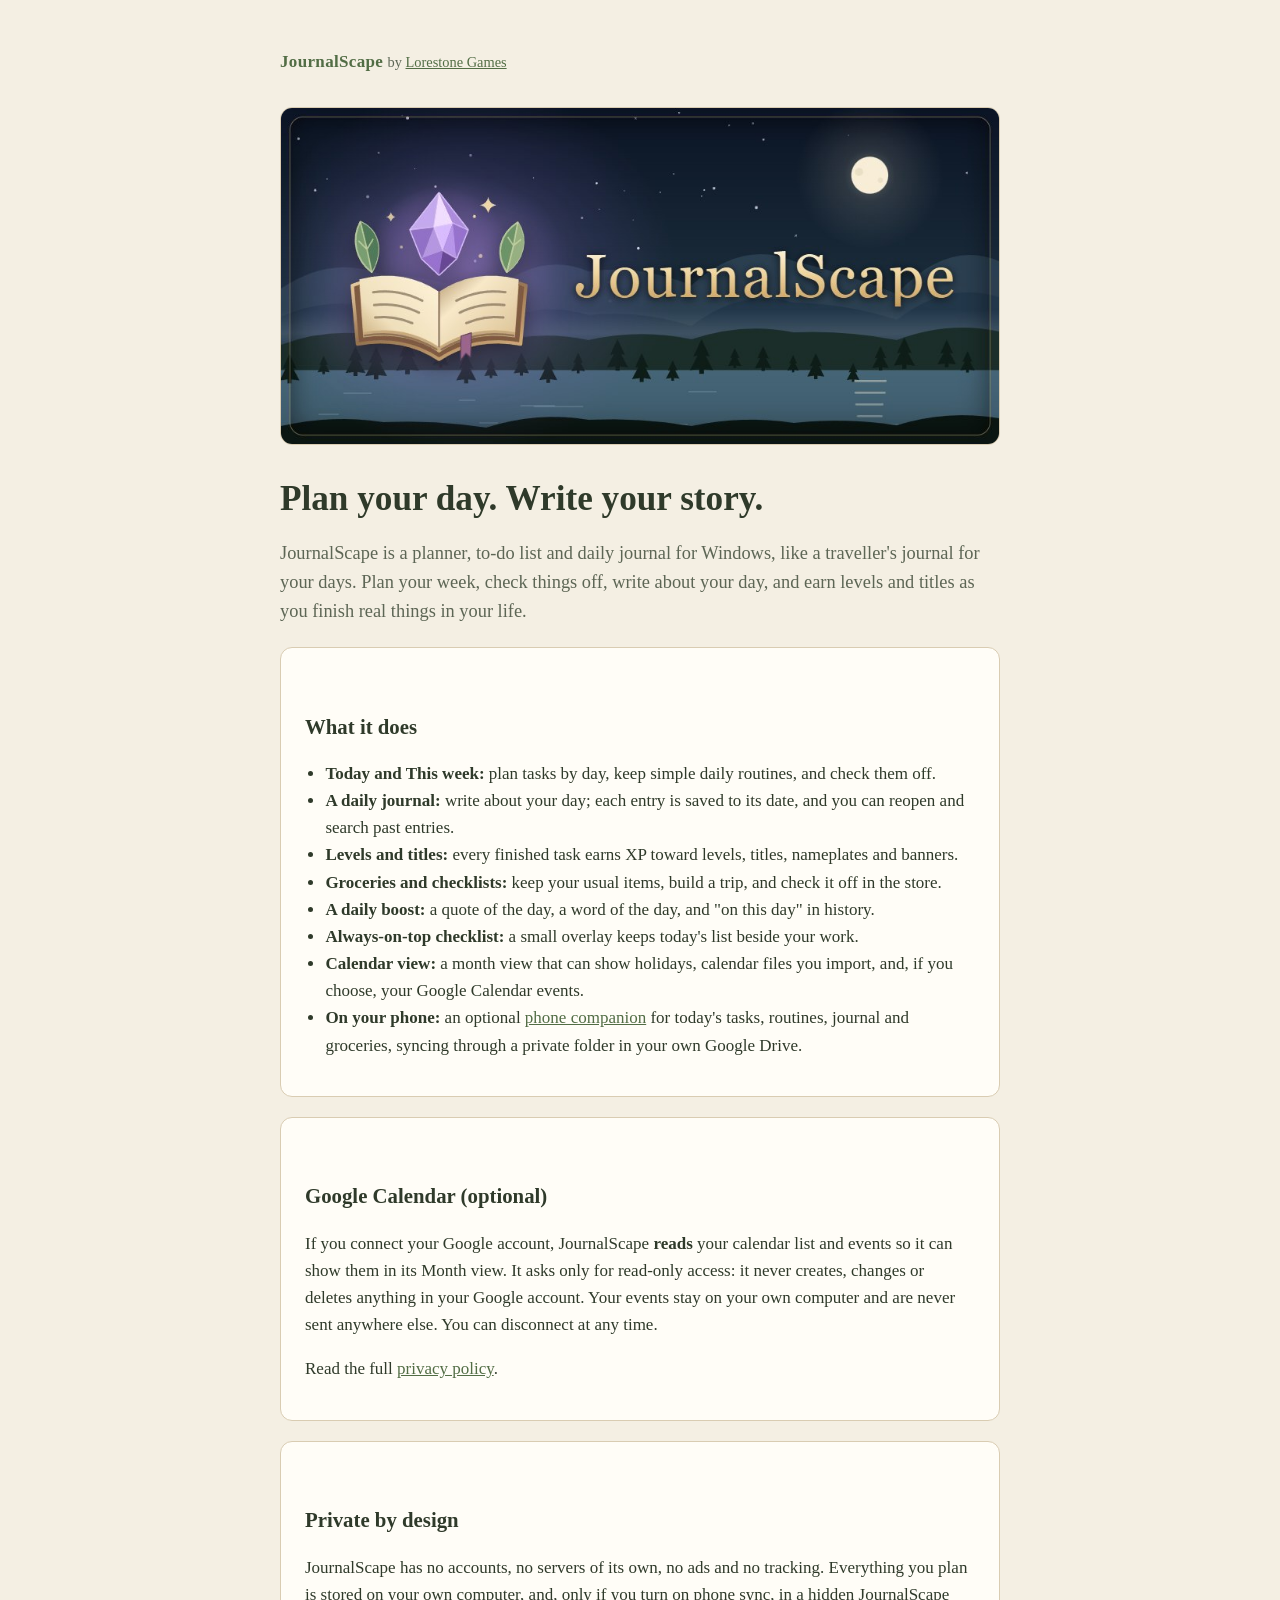
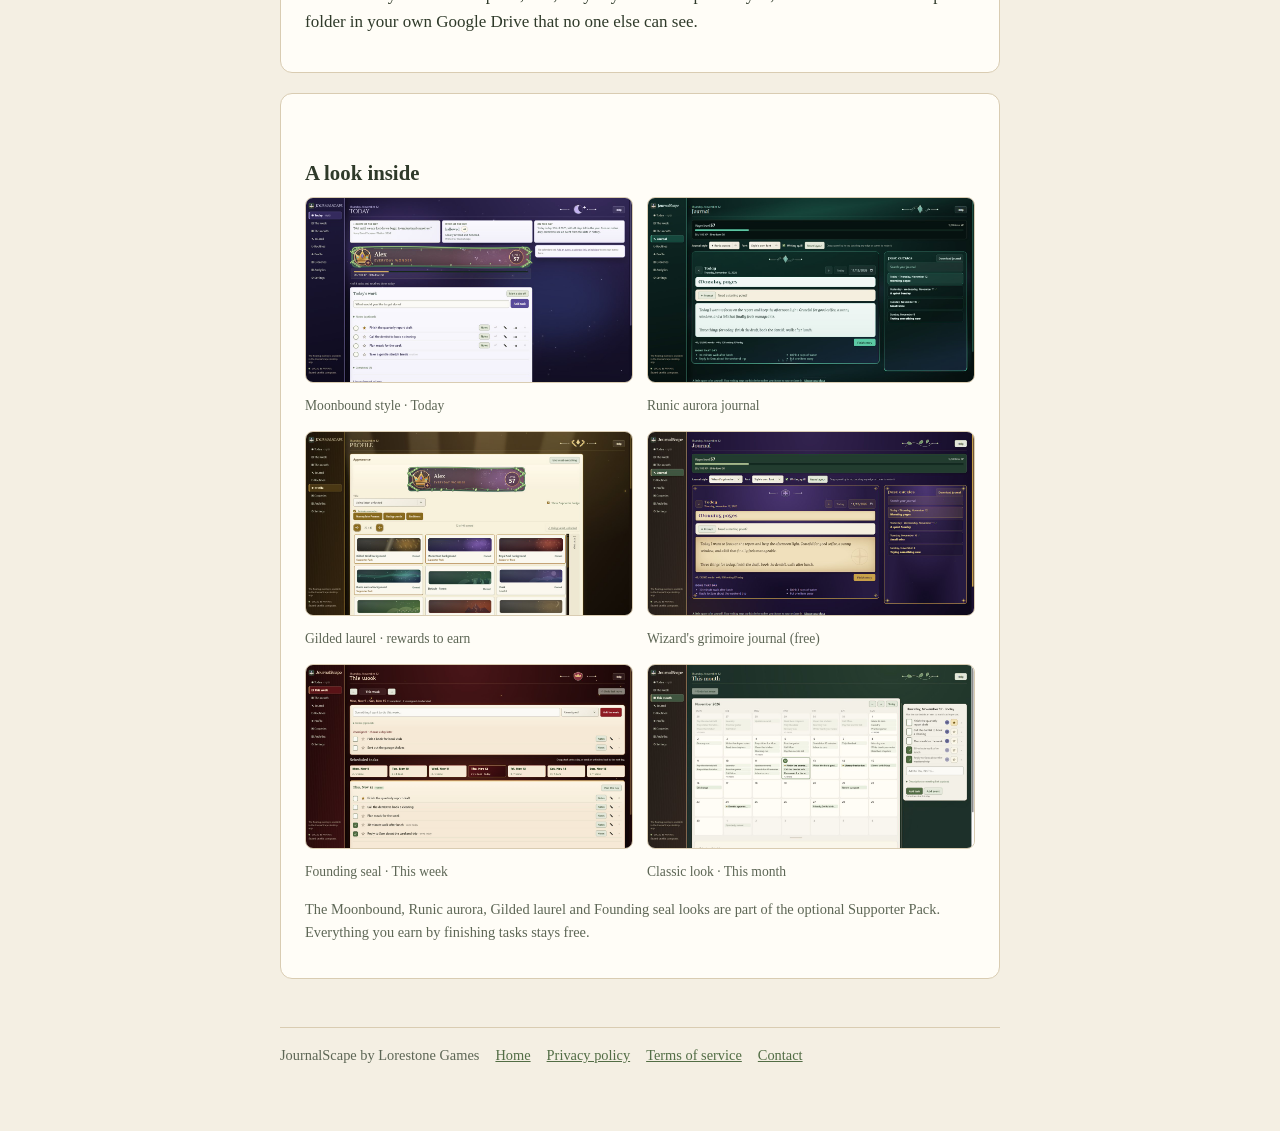
==== index.html @ 274afd14 "JournalScape page: header art, themed screenshot gallery, Lorestone link, support email Co-Authored-" ====
<!doctype html>
<html lang="en">
<head>
<meta charset="utf-8">
<meta name="viewport" content="width=device-width,initial-scale=1">
<title>JournalScape</title>
<meta name="description" content="JournalScape is a cozy planner, to-do list and daily journal for Windows, with levels and titles you earn by finishing real things.">
<link rel="stylesheet" href="style.css">
<link rel="icon" type="image/png" href="icon.png">
<link rel="canonical" href="https://journalscape.lorestonegames.com/">
</head>
<body>
<main>
<header><a class="home" href="./">JournalScape</a> <span class="by">by <a href="https://lorestonegames.com/">Lorestone Games</a></span></header>
<img class="capsule" src="img/journalscape-header.jpg" width="920" height="430" alt="JournalScape: an open book beneath a glowing amethyst, over a moonlit lake">
<h1>Plan your day. Write your story.</h1>
<p class="lede">JournalScape is a planner, to-do list and daily journal for Windows, like a traveller's journal for your days. Plan your week, check things off, write about your day, and earn levels and titles as you finish real things in your life.</p>

<div class="card">
<h2>What it does</h2>
<ul>
<li><strong>Today and This week:</strong> plan tasks by day, keep simple daily routines, and check them off.</li>
<li><strong>A daily journal:</strong> write about your day; each entry is saved to its date, and you can reopen and search past entries.</li>
<li><strong>Levels and titles:</strong> every finished task earns XP toward levels, titles, nameplates and banners.</li>
<li><strong>Groceries and checklists:</strong> keep your usual items, build a trip, and check it off in the store.</li>
<li><strong>A daily boost:</strong> a quote of the day, a word of the day, and "on this day" in history.</li>
<li><strong>Always-on-top checklist:</strong> a small overlay keeps today's list beside your work.</li>
<li><strong>Calendar view:</strong> a month view that can show holidays, calendar files you import, and, if you choose, your Google Calendar events.</li>
<li><strong>On your phone:</strong> an optional <a href="app/">phone companion</a> for today's tasks, routines, journal and groceries, syncing through a private folder in your own Google Drive.</li>
</ul>
</div>

<div class="card">
<h2>Google Calendar (optional)</h2>
<p>If you connect your Google account, JournalScape <strong>reads</strong> your calendar list and events so it can show them in its Month view. It asks only for read-only access: it never creates, changes or deletes anything in your Google account. Your events stay on your own computer and are never sent anywhere else. You can disconnect at any time.</p>
<p>Read the full <a href="privacy.html">privacy policy</a>.</p>
</div>

<div class="card">
<h2>Private by design</h2>
<p>JournalScape has no accounts, no servers of its own, no ads and no tracking. Everything you plan is stored on your own computer, and, only if you turn on phone sync, in a hidden JournalScape folder in your own Google Drive that no one else can see.</p>
</div>

<div class="card">
<h2>A look inside</h2>
<div class="gallery">
<figure><a href="img/js-moon-today.jpg"><img src="img/js-moon-today.jpg" width="1280" height="720" alt="JournalScape: Moonbound style · Today" loading="lazy"></a><figcaption>Moonbound style · Today</figcaption></figure>
<figure><a href="img/js-aurora-journal.jpg"><img src="img/js-aurora-journal.jpg" width="1280" height="720" alt="JournalScape: Runic aurora journal" loading="lazy"></a><figcaption>Runic aurora journal</figcaption></figure>
<figure><a href="img/js-laurel-profile.jpg"><img src="img/js-laurel-profile.jpg" width="1280" height="720" alt="JournalScape: Gilded laurel · rewards to earn" loading="lazy"></a><figcaption>Gilded laurel · rewards to earn</figcaption></figure>
<figure><a href="img/js-grimoire-journal.jpg"><img src="img/js-grimoire-journal.jpg" width="1280" height="720" alt="JournalScape: Wizard's grimoire journal (free)" loading="lazy"></a><figcaption>Wizard's grimoire journal (free)</figcaption></figure>
<figure><a href="img/js-seal-week.jpg"><img src="img/js-seal-week.jpg" width="1280" height="720" alt="JournalScape: Founding seal · This week" loading="lazy"></a><figcaption>Founding seal · This week</figcaption></figure>
<figure><a href="img/js-classic-month.jpg"><img src="img/js-classic-month.jpg" width="1280" height="720" alt="JournalScape: Classic look · This month" loading="lazy"></a><figcaption>Classic look · This month</figcaption></figure>
</div>
<p class="note">The Moonbound, Runic aurora, Gilded laurel and Founding seal looks are part of the optional Supporter Pack. Everything you earn by finishing tasks stays free.</p>
</div>
<footer><span>JournalScape by Lorestone Games</span><a href="./">Home</a><a href="privacy.html">Privacy policy</a><a href="terms.html">Terms of service</a><a href="mailto:support@lorestonegames.com">Contact</a></footer>
</main>
</body>
</html>
---- style.css ----
:root{--bg:#f4efe3;--card:#fffdf7;--ink:#2f3a2a;--muted:#5d6655;--accent:#526d45;--line:#d9ccb2}
@media (prefers-color-scheme:dark){:root{--bg:#1c2620;--card:#243129;--ink:#ece6d6;--muted:#b7b29f;--accent:#9cc28a;--line:#3b4a3f}}
*{box-sizing:border-box}
body{margin:0;overflow-wrap:anywhere;overflow-x:hidden;background:var(--bg);color:var(--ink);font:17px/1.6 Georgia,"Times New Roman",serif}
main{max-width:760px;margin:0 auto;padding:48px 20px 64px}
header{margin-bottom:28px}
header a.home{color:var(--accent);text-decoration:none;font-weight:bold;letter-spacing:.02em}
h1{font-size:2.2rem;line-height:1.2;margin:.2em 0 .3em}
h2{font-size:1.3rem;margin:2em 0 .4em}
p,li{color:var(--ink)}
.lede{font-size:1.15rem;color:var(--muted)}
.card{background:var(--card);border:1px solid var(--line);border-radius:12px;padding:20px 24px;margin:20px 0}
a{color:var(--accent)}
ul{padding-left:1.2em}
footer{margin-top:48px;padding-top:16px;border-top:1px solid var(--line);font-size:.9rem;color:var(--muted)}
footer a{margin-right:16px}

.by{font-size:.9rem;color:var(--muted)}
.capsule{width:100%;height:auto;border-radius:12px;border:1px solid var(--line);margin:4px 0 18px}
.gallery{display:grid;grid-template-columns:repeat(2,minmax(0,1fr));gap:14px}
.gallery figure{margin:0}.gallery img{width:100%;height:auto;border-radius:8px;border:1px solid var(--line)}
.gallery figcaption{font-size:.85rem;color:var(--muted);margin-top:4px}
.note{font-size:.9rem;color:var(--muted)}
@media (max-width:560px){.gallery{grid-template-columns:1fr}}
footer span{margin-right:16px}
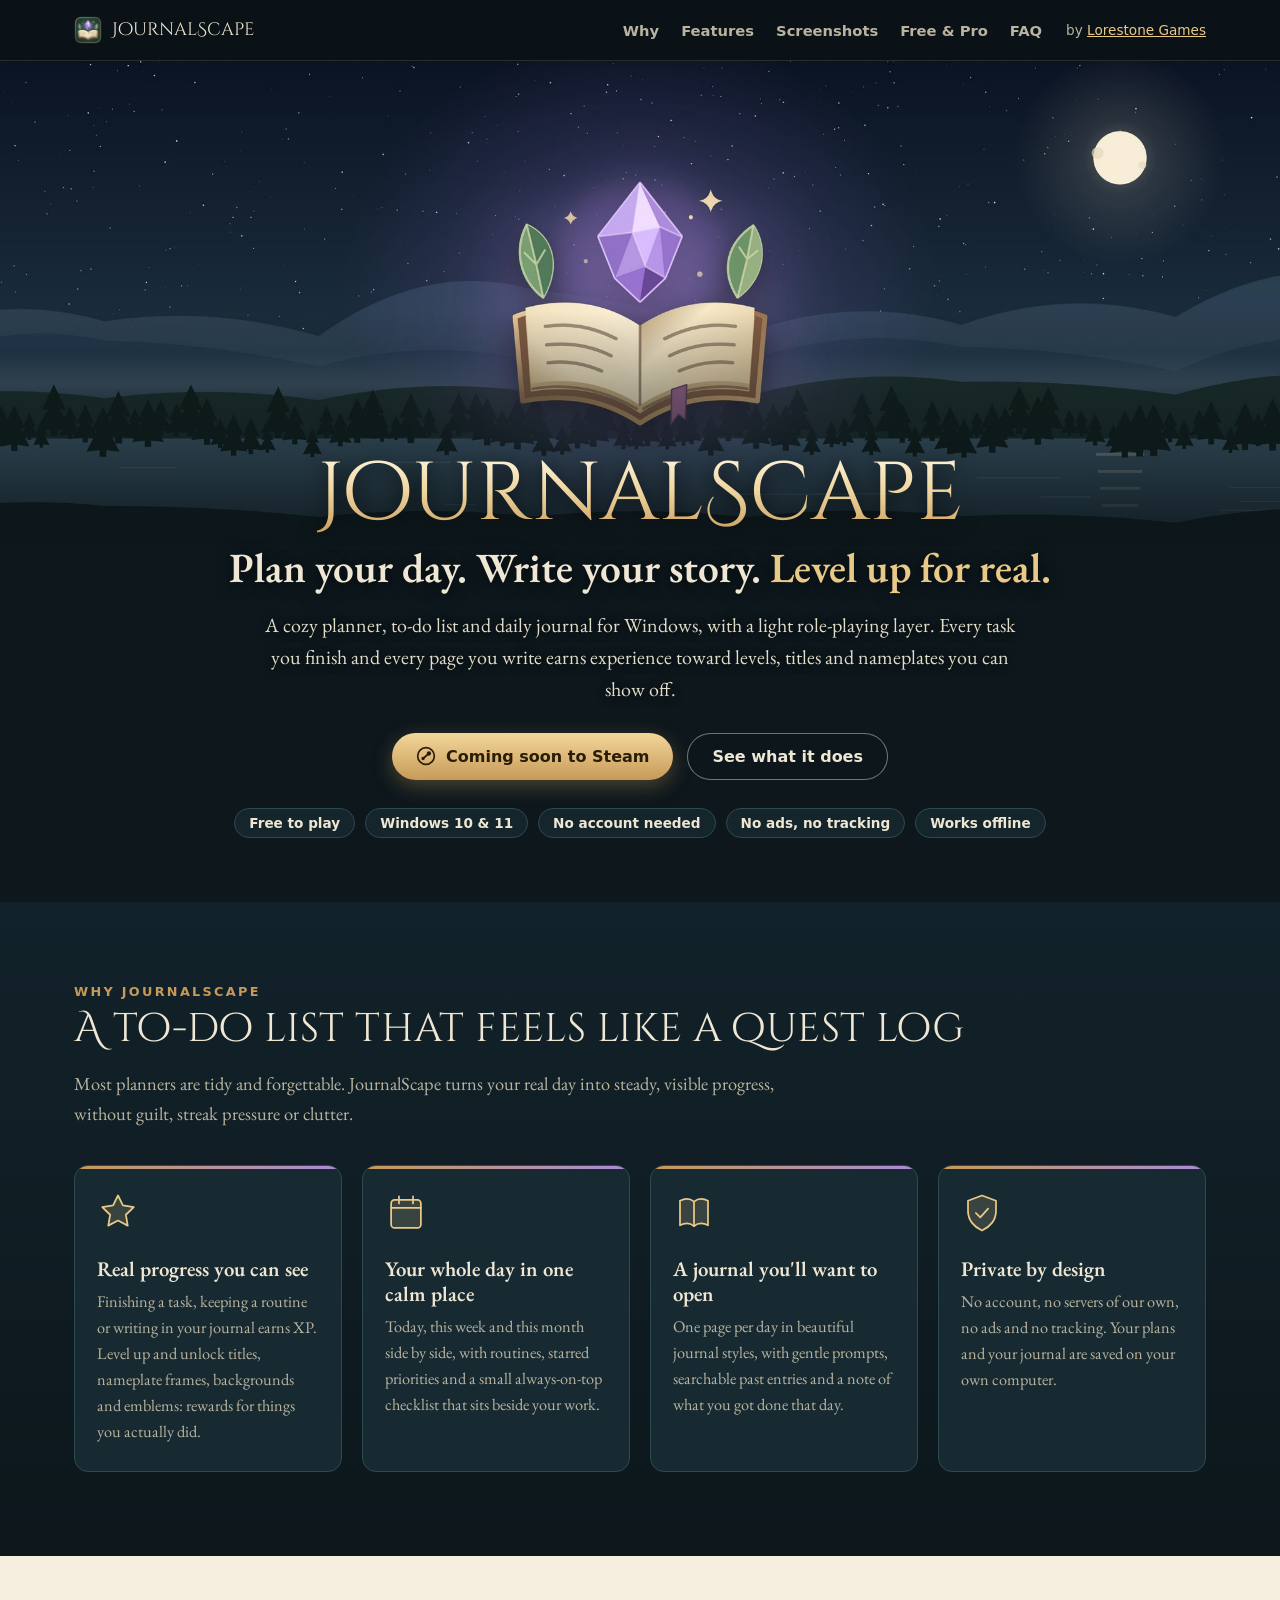
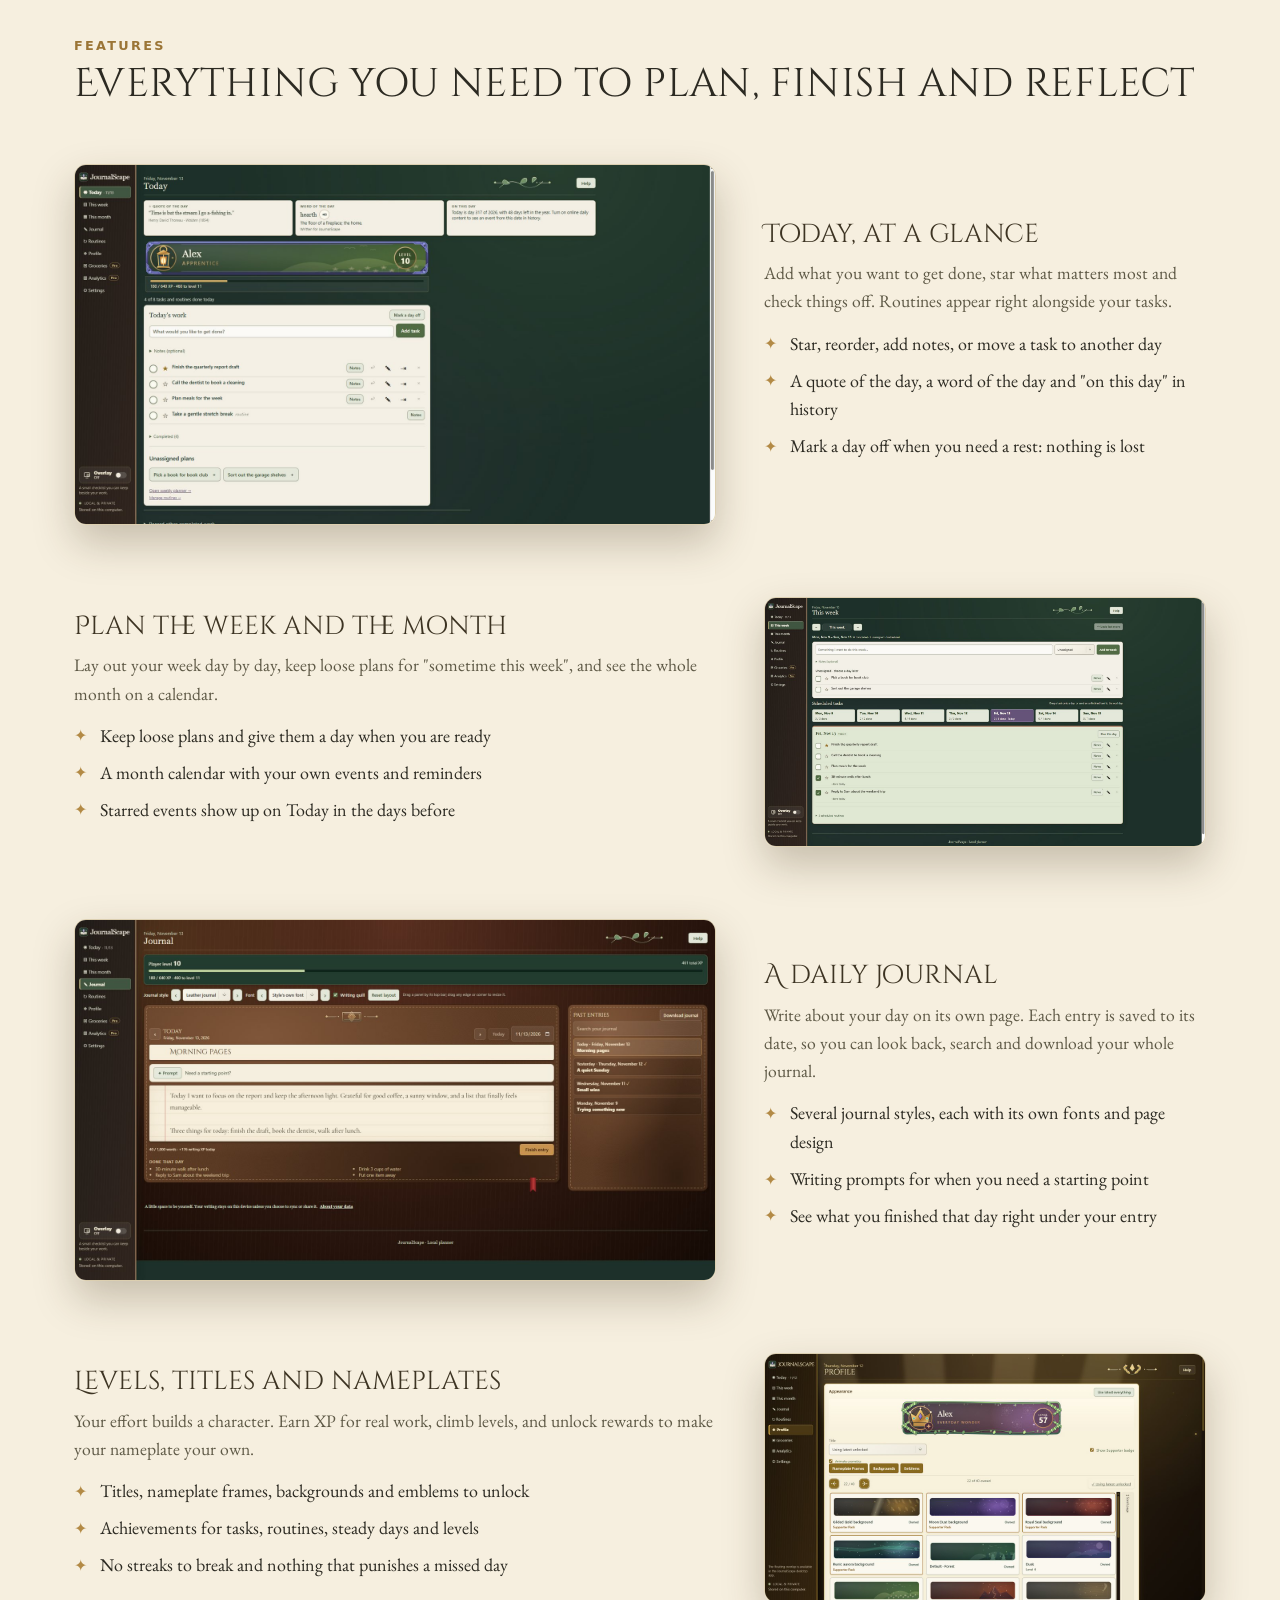
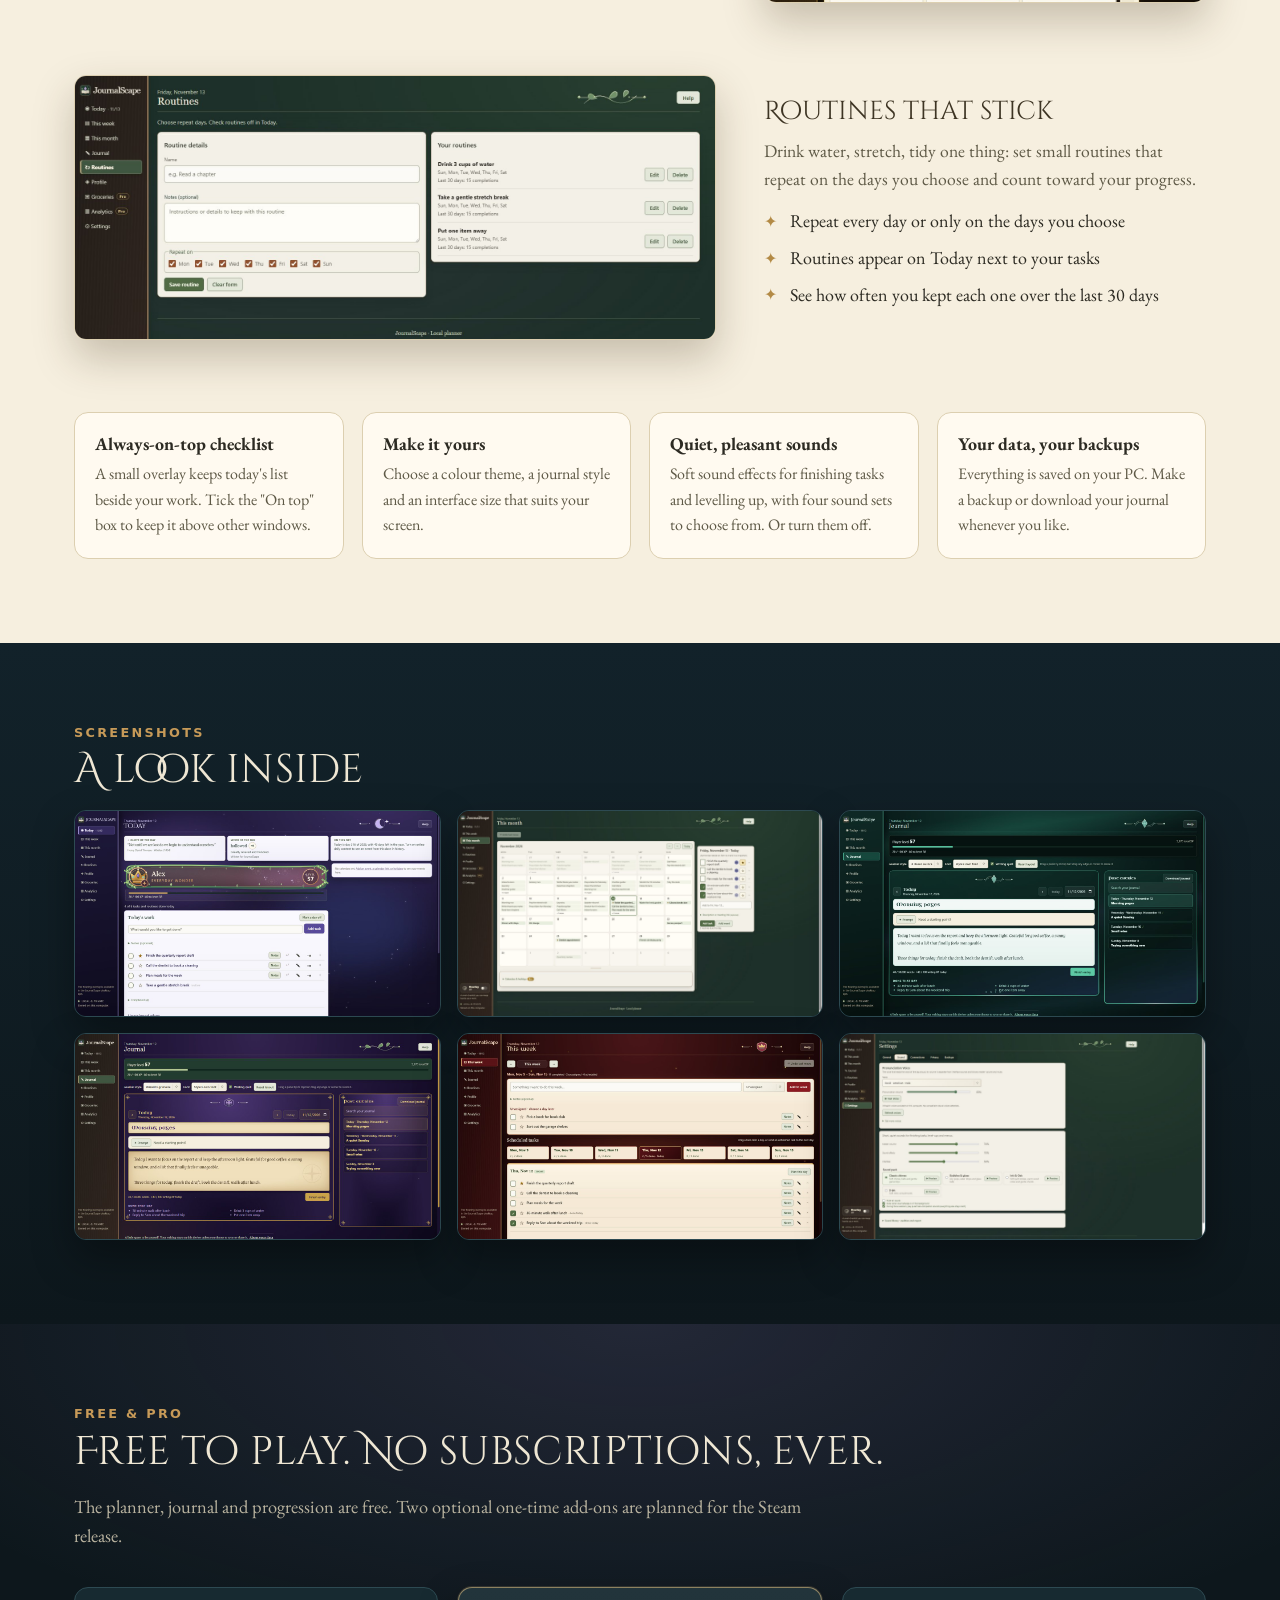
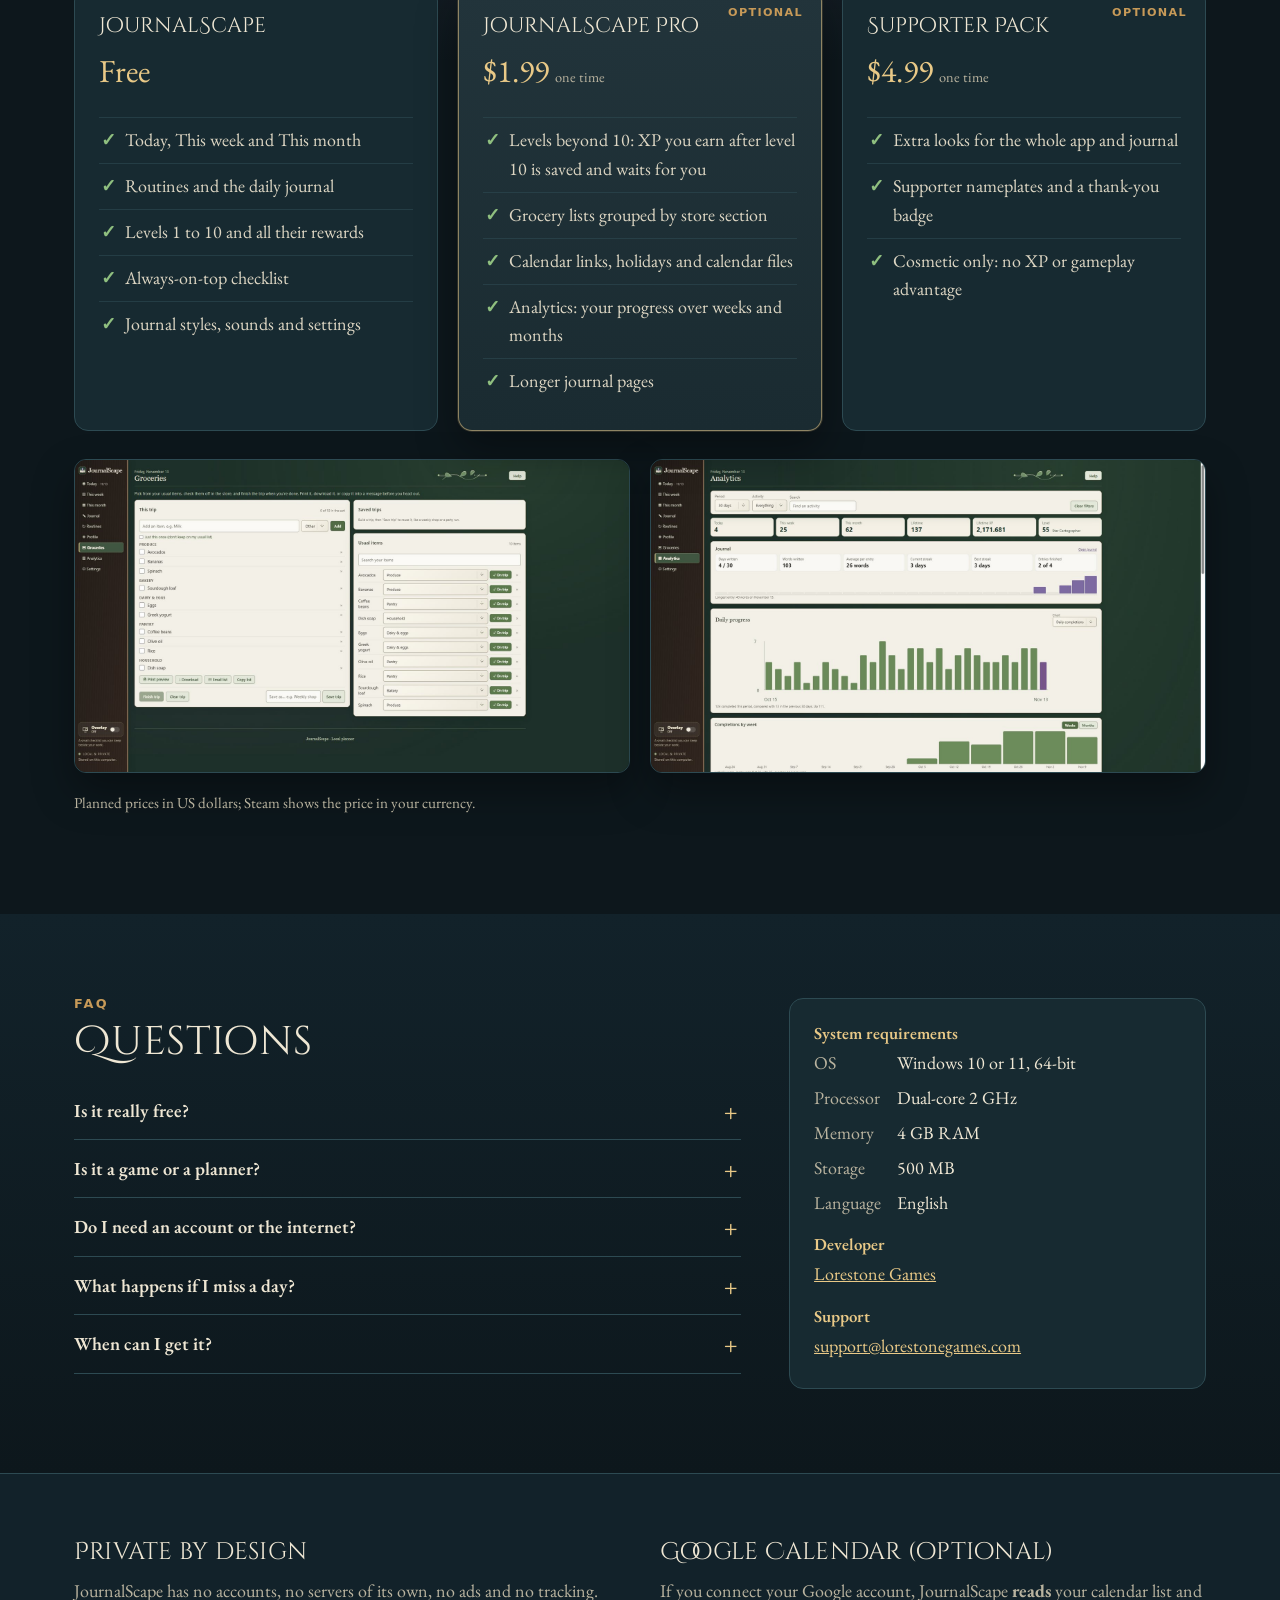
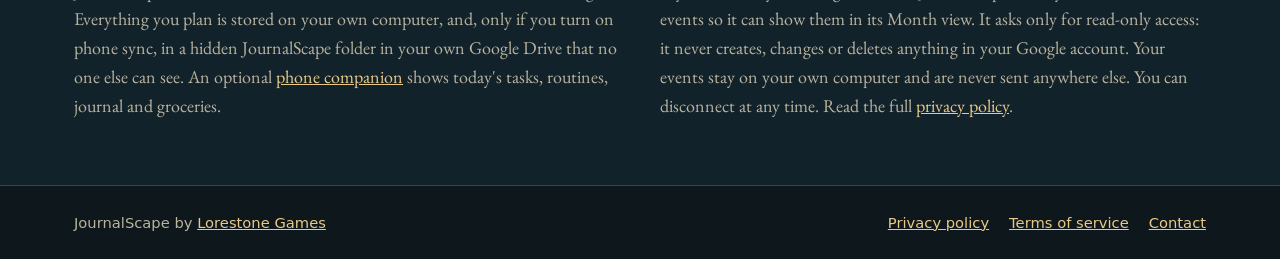
==== commit db669a44: "Steam-style JournalScape page: hero art, reasons, feature rows, screenshots, Free and Pro, FAQ Wider" ====
--- a/index.html
+++ b/index.html
@@ -3,57 +3,275 @@
 <head>
 <meta charset="utf-8">
 <meta name="viewport" content="width=device-width,initial-scale=1">
-<title>JournalScape</title>
-<meta name="description" content="JournalScape is a cozy planner, to-do list and daily journal for Windows, with levels and titles you earn by finishing real things.">
-<link rel="stylesheet" href="style.css">
+<title>JournalScape · Plan your day, write your story, level up for real</title>
+<meta name="description" content="JournalScape is a free planner, to-do list and daily journal for Windows with light RPG progression: finish real tasks, earn XP, unlock levels, titles and nameplates. No account, no ads, no tracking.">
+<meta name="theme-color" content="#0f1a20">
+<meta property="og:title" content="JournalScape">
+<meta property="og:description" content="A cozy planner, to-do list and daily journal for Windows. Finish real things, earn XP, level up.">
+<meta property="og:image" content="https://journalscape.lorestonegames.com/img/journalscape-header.jpg">
+<meta property="og:type" content="website">
+<link rel="stylesheet" href="site.css">
 <link rel="icon" type="image/png" href="icon.png">
 <link rel="canonical" href="https://journalscape.lorestonegames.com/">
 </head>
 <body>
+
+<nav class="topbar" aria-label="Main">
+ <div class="wrap topbar-in">
+  <a class="brand" href="./"><img src="icon.png" width="28" height="28" alt=""> JournalScape</a>
+  <div class="links">
+   <a href="#why">Why</a><a href="#features">Features</a><a href="#gallery">Screenshots</a><a href="#editions">Free &amp; Pro</a><a href="#faq">FAQ</a>
+  </div>
+  <span class="by">by <a href="https://lorestonegames.com/">Lorestone Games</a></span>
+ </div>
+</nav>
+
+<header class="hero">
+ <div class="hero-art" aria-hidden="true"></div>
+ <div class="wrap hero-in">
+  <p class="wordmark">JournalScape</p>
+  <h1>Plan your day. Write your story. <span>Level up for real.</span></h1>
+  <p class="lede">A cozy planner, to-do list and daily journal for Windows, with a light role-playing layer. Every task you finish and every page you write earns experience toward levels, titles and nameplates you can show off.</p>
+  <div class="cta">
+   <span class="btn btn-steam" aria-disabled="true" title="The Steam page will open here when it is live"><svg viewBox="0 0 24 24" width="20" height="20" aria-hidden="true"><circle cx="12" cy="12" r="10" fill="none" stroke="currentColor" stroke-width="2"/><circle cx="15.5" cy="9" r="2.6" fill="currentColor"/><circle cx="8.5" cy="15" r="2" fill="currentColor"/><path d="M8.5 15 15.5 9" stroke="currentColor" stroke-width="2"/></svg> Coming soon to Steam</span>
+   <a class="btn btn-ghost" href="#features">See what it does</a>
+  </div>
+  <ul class="facts" aria-label="At a glance">
+   <li>Free to play</li><li>Windows 10 &amp; 11</li><li>No account needed</li><li>No ads, no tracking</li><li>Works offline</li>
+  </ul>
+ </div>
+</header>
+
 <main>
-<header><a class="home" href="./">JournalScape</a> <span class="by">by <a href="https://lorestonegames.com/">Lorestone Games</a></span></header>
-<img class="capsule" src="img/journalscape-header.jpg" width="920" height="430" alt="JournalScape: an open book beneath a glowing amethyst, over a moonlit lake">
-<h1>Plan your day. Write your story.</h1>
-<p class="lede">JournalScape is a planner, to-do list and daily journal for Windows, like a traveller's journal for your days. Plan your week, check things off, write about your day, and earn levels and titles as you finish real things in your life.</p>
-
-<div class="card">
-<h2>What it does</h2>
-<ul>
-<li><strong>Today and This week:</strong> plan tasks by day, keep simple daily routines, and check them off.</li>
-<li><strong>A daily journal:</strong> write about your day; each entry is saved to its date, and you can reopen and search past entries.</li>
-<li><strong>Levels and titles:</strong> every finished task earns XP toward levels, titles, nameplates and banners.</li>
-<li><strong>Groceries and checklists:</strong> keep your usual items, build a trip, and check it off in the store.</li>
-<li><strong>A daily boost:</strong> a quote of the day, a word of the day, and "on this day" in history.</li>
-<li><strong>Always-on-top checklist:</strong> a small overlay keeps today's list beside your work.</li>
-<li><strong>Calendar view:</strong> a month view that can show holidays, calendar files you import, and, if you choose, your Google Calendar events.</li>
-<li><strong>On your phone:</strong> an optional <a href="app/">phone companion</a> for today's tasks, routines, journal and groceries, syncing through a private folder in your own Google Drive.</li>
-</ul>
-</div>
-
-<div class="card">
-<h2>Google Calendar (optional)</h2>
-<p>If you connect your Google account, JournalScape <strong>reads</strong> your calendar list and events so it can show them in its Month view. It asks only for read-only access: it never creates, changes or deletes anything in your Google account. Your events stay on your own computer and are never sent anywhere else. You can disconnect at any time.</p>
-<p>Read the full <a href="privacy.html">privacy policy</a>.</p>
-</div>
-
-<div class="card">
-<h2>Private by design</h2>
-<p>JournalScape has no accounts, no servers of its own, no ads and no tracking. Everything you plan is stored on your own computer, and, only if you turn on phone sync, in a hidden JournalScape folder in your own Google Drive that no one else can see.</p>
-</div>
-
-<div class="card">
-<h2>A look inside</h2>
-<div class="gallery">
-<figure><a href="img/js-moon-today.jpg"><img src="img/js-moon-today.jpg" width="1280" height="720" alt="JournalScape: Moonbound style · Today" loading="lazy"></a><figcaption>Moonbound style · Today</figcaption></figure>
-<figure><a href="img/js-aurora-journal.jpg"><img src="img/js-aurora-journal.jpg" width="1280" height="720" alt="JournalScape: Runic aurora journal" loading="lazy"></a><figcaption>Runic aurora journal</figcaption></figure>
-<figure><a href="img/js-laurel-profile.jpg"><img src="img/js-laurel-profile.jpg" width="1280" height="720" alt="JournalScape: Gilded laurel · rewards to earn" loading="lazy"></a><figcaption>Gilded laurel · rewards to earn</figcaption></figure>
-<figure><a href="img/js-grimoire-journal.jpg"><img src="img/js-grimoire-journal.jpg" width="1280" height="720" alt="JournalScape: Wizard's grimoire journal (free)" loading="lazy"></a><figcaption>Wizard's grimoire journal (free)</figcaption></figure>
-<figure><a href="img/js-seal-week.jpg"><img src="img/js-seal-week.jpg" width="1280" height="720" alt="JournalScape: Founding seal · This week" loading="lazy"></a><figcaption>Founding seal · This week</figcaption></figure>
-<figure><a href="img/js-classic-month.jpg"><img src="img/js-classic-month.jpg" width="1280" height="720" alt="JournalScape: Classic look · This month" loading="lazy"></a><figcaption>Classic look · This month</figcaption></figure>
-</div>
-<p class="note">The Moonbound, Runic aurora, Gilded laurel and Founding seal looks are part of the optional Supporter Pack. Everything you earn by finishing tasks stays free.</p>
-</div>
-<footer><span>JournalScape by Lorestone Games</span><a href="./">Home</a><a href="privacy.html">Privacy policy</a><a href="terms.html">Terms of service</a><a href="mailto:support@lorestonegames.com">Contact</a></footer>
+
+<section id="why" class="band">
+ <div class="wrap">
+  <p class="eyebrow">Why JournalScape</p>
+  <h2>A to-do list that feels like a quest log</h2>
+  <p class="section-lede">Most planners are tidy and forgettable. JournalScape turns your real day into steady, visible progress, without guilt, streak pressure or clutter.</p>
+  <div class="reasons">
+   <article class="reason">
+    <svg viewBox="0 0 48 48" aria-hidden="true"><path d="M24 4l5.6 11.4L42 17.2l-9 8.8 2.1 12.4L24 32.6l-11.1 5.8L15 26l-9-8.8 12.4-1.8z"/></svg>
+    <h3>Real progress you can see</h3>
+    <p>Finishing a task, keeping a routine or writing in your journal earns XP. Level up and unlock titles, nameplate frames, backgrounds and emblems: rewards for things you actually did.</p>
+   </article>
+   <article class="reason">
+    <svg viewBox="0 0 48 48" aria-hidden="true"><rect x="7" y="9" width="34" height="32" rx="4"/><path d="M7 18h34M16 5v8M32 5v8" class="cut"/></svg>
+    <h3>Your whole day in one calm place</h3>
+    <p>Today, this week and this month side by side, with routines, starred priorities and a small always-on-top checklist that sits beside your work.</p>
+   </article>
+   <article class="reason">
+    <svg viewBox="0 0 48 48" aria-hidden="true"><path d="M8 10c6-3 11-3 16 1 5-4 10-4 16-1v28c-6-3-11-3-16 1-5-4-10-4-16-1z"/><path d="M24 11v28" class="cut"/></svg>
+    <h3>A journal you'll want to open</h3>
+    <p>One page per day in beautiful journal styles, with gentle prompts, searchable past entries and a note of what you got done that day.</p>
+   </article>
+   <article class="reason">
+    <svg viewBox="0 0 48 48" aria-hidden="true"><path d="M24 4l16 6v12c0 10-7 18-16 22C15 40 8 32 8 22V10z"/><path d="M17 24l5 5 9-10" class="cut"/></svg>
+    <h3>Private by design</h3>
+    <p>No account, no servers of our own, no ads and no tracking. Your plans and your journal are saved on your own computer.</p>
+   </article>
+  </div>
+ </div>
+</section>
+
+<section id="features" class="features">
+ <div class="wrap">
+  <p class="eyebrow">Features</p>
+  <h2>Everything you need to plan, finish and reflect</h2>
+
+  <div class="feature">
+   <a class="shot" href="img/shot-today.jpg" data-caption="Today: tasks, routines, your level and a daily boost"><img src="img/shot-today.jpg" width="1600" height="900" alt="The Today page: a level 10 nameplate, today's tasks and routines, and the quote, word and history of the day" loading="lazy"></a>
+   <div class="copy">
+    <h3>Today, at a glance</h3>
+    <p>Add what you want to get done, star what matters most and check things off. Routines appear right alongside your tasks.</p>
+    <ul>
+     <li>Star, reorder, add notes, or move a task to another day</li>
+     <li>A quote of the day, a word of the day and "on this day" in history</li>
+     <li>Mark a day off when you need a rest: nothing is lost</li>
+    </ul>
+   </div>
+  </div>
+
+  <div class="feature flip">
+   <a class="shot" href="img/shot-week.jpg" data-caption="This week: plan each day of the week"><img src="img/shot-week.jpg" width="1600" height="900" alt="The This week page with tasks planned across the days of the week" loading="lazy"></a>
+   <div class="copy">
+    <h3>Plan the week and the month</h3>
+    <p>Lay out your week day by day, keep loose plans for "sometime this week", and see the whole month on a calendar.</p>
+    <ul>
+     <li>Keep loose plans and give them a day when you are ready</li>
+     <li>A month calendar with your own events and reminders</li>
+     <li>Starred events show up on Today in the days before</li>
+    </ul>
+   </div>
+  </div>
+
+  <div class="feature">
+   <a class="shot" href="img/shot-journal.jpg" data-caption="Journal: the Leather journal style"><img src="img/shot-journal.jpg" width="1600" height="900" alt="The journal in the Leather journal style, with today's entry and a list of past entries" loading="lazy"></a>
+   <div class="copy">
+    <h3>A daily journal</h3>
+    <p>Write about your day on its own page. Each entry is saved to its date, so you can look back, search and download your whole journal.</p>
+    <ul>
+     <li>Several journal styles, each with its own fonts and page design</li>
+     <li>Writing prompts for when you need a starting point</li>
+     <li>See what you finished that day right under your entry</li>
+    </ul>
+   </div>
+  </div>
+
+  <div class="feature flip">
+   <a class="shot" href="img/js-laurel-profile.jpg" data-caption="Profile: nameplates, titles, frames, backgrounds and emblems"><img src="img/js-laurel-profile.jpg" width="1280" height="720" alt="The Profile page: a level 57 nameplate and a gallery of nameplate backgrounds to earn" loading="lazy"></a>
+   <div class="copy">
+    <h3>Levels, titles and nameplates</h3>
+    <p>Your effort builds a character. Earn XP for real work, climb levels, and unlock rewards to make your nameplate your own.</p>
+    <ul>
+     <li>Titles, nameplate frames, backgrounds and emblems to unlock</li>
+     <li>Achievements for tasks, routines, steady days and levels</li>
+     <li>No streaks to break and nothing that punishes a missed day</li>
+    </ul>
+   </div>
+  </div>
+
+  <div class="feature">
+   <a class="shot" href="img/shot-routines.jpg" data-caption="Routines: small habits that repeat on the days you choose"><img src="img/shot-routines.jpg" width="1600" height="660" alt="The Routines page with daily habits and their progress" loading="lazy"></a>
+   <div class="copy">
+    <h3>Routines that stick</h3>
+    <p>Drink water, stretch, tidy one thing: set small routines that repeat on the days you choose and count toward your progress.</p>
+    <ul>
+     <li>Repeat every day or only on the days you choose</li>
+     <li>Routines appear on Today next to your tasks</li>
+     <li>See how often you kept each one over the last 30 days</li>
+    </ul>
+   </div>
+  </div>
+
+  <div class="mini-grid">
+   <article class="mini"><h3>Always-on-top checklist</h3><p>A small overlay keeps today's list beside your work. Tick the "On top" box to keep it above other windows.</p></article>
+   <article class="mini"><h3>Make it yours</h3><p>Choose a colour theme, a journal style and an interface size that suits your screen.</p></article>
+   <article class="mini"><h3>Quiet, pleasant sounds</h3><p>Soft sound effects for finishing tasks and levelling up, with four sound sets to choose from. Or turn them off.</p></article>
+   <article class="mini"><h3>Your data, your backups</h3><p>Everything is saved on your PC. Make a backup or download your journal whenever you like.</p></article>
+  </div>
+ </div>
+</section>
+
+<section id="gallery" class="band gallery-band">
+ <div class="wrap">
+  <p class="eyebrow">Screenshots</p>
+  <h2>A look inside</h2>
+  <div class="gallery">
+   <a class="shot" href="img/js-moon-today.jpg" data-caption="Moonbound look · Today (Supporter Pack)"><img src="img/js-moon-today.jpg" width="1280" height="720" alt="Today in the Moonbound look" loading="lazy"></a>
+   <a class="shot" href="img/shot-month.jpg" data-caption="This month"><img src="img/shot-month.jpg" width="1600" height="900" alt="The month calendar" loading="lazy"></a>
+   <a class="shot" href="img/js-aurora-journal.jpg" data-caption="Runic aurora journal (Supporter Pack)"><img src="img/js-aurora-journal.jpg" width="1280" height="720" alt="The journal in the Runic aurora look" loading="lazy"></a>
+   <a class="shot" href="img/js-grimoire-journal.jpg" data-caption="Wizard's grimoire journal (free)"><img src="img/js-grimoire-journal.jpg" width="1280" height="720" alt="The Wizard's grimoire journal style" loading="lazy"></a>
+   <a class="shot" href="img/js-seal-week.jpg" data-caption="Founding seal look · This week (Supporter Pack)"><img src="img/js-seal-week.jpg" width="1280" height="720" alt="This week in the Founding seal look" loading="lazy"></a>
+   <a class="shot" href="img/shot-sound.jpg" data-caption="Settings · four sound sets"><img src="img/shot-sound.jpg" width="1600" height="900" alt="Sound settings with four sound sets" loading="lazy"></a>
+  </div>
+ </div>
+</section>
+
+<section id="editions" class="editions">
+ <div class="wrap">
+  <p class="eyebrow">Free &amp; Pro</p>
+  <h2>Free to play. No subscriptions, ever.</h2>
+  <p class="section-lede">The planner, journal and progression are free. Two optional one-time add-ons are planned for the Steam release.</p>
+  <div class="tiers">
+   <article class="tier">
+    <h3>JournalScape</h3><p class="price">Free</p>
+    <ul>
+     <li>Today, This week and This month</li>
+     <li>Routines and the daily journal</li>
+     <li>Levels 1 to 10 and all their rewards</li>
+     <li>Always-on-top checklist</li>
+     <li>Journal styles, sounds and settings</li>
+    </ul>
+   </article>
+   <article class="tier tier-pro">
+    <p class="tag">Optional</p>
+    <h3>JournalScape Pro</h3><p class="price">$1.99 <small>one time</small></p>
+    <ul>
+     <li>Levels beyond 10: XP you earn after level 10 is saved and waits for you</li>
+     <li>Grocery lists grouped by store section</li>
+     <li>Calendar links, holidays and calendar files</li>
+     <li>Analytics: your progress over weeks and months</li>
+     <li>Longer journal pages</li>
+    </ul>
+   </article>
+   <article class="tier">
+    <p class="tag">Optional</p>
+    <h3>Supporter Pack</h3><p class="price">$4.99 <small>one time</small></p>
+    <ul>
+     <li>Extra looks for the whole app and journal</li>
+     <li>Supporter nameplates and a thank-you badge</li>
+     <li>Cosmetic only: no XP or gameplay advantage</li>
+    </ul>
+   </article>
+  </div>
+  <div class="pro-shots">
+   <a class="shot" href="img/pro-groceries.jpg" data-caption="Pro · Groceries"><img src="img/pro-groceries.jpg" width="1600" height="900" alt="The Groceries page with items grouped by store section" loading="lazy"></a>
+   <a class="shot" href="img/pro-analytics.jpg" data-caption="Pro · Analytics"><img src="img/pro-analytics.jpg" width="1600" height="900" alt="The Analytics page with charts of completed tasks and XP" loading="lazy"></a>
+  </div>
+  <p class="note">Planned prices in US dollars; Steam shows the price in your currency.</p>
+ </div>
+</section>
+
+<section id="faq" class="band">
+ <div class="wrap faq-wrap">
+  <div>
+   <p class="eyebrow">FAQ</p>
+   <h2>Questions</h2>
+   <details><summary>Is it really free?</summary><p>Yes. The planner, journal, routines and levels 1 to 10 with all their rewards are free. Pro and the Supporter Pack are optional one-time purchases, and there are no subscriptions or ads.</p></details>
+   <details><summary>Is it a game or a planner?</summary><p>Both. It is a real planner and journal first. The role-playing layer (XP, levels and rewards) is there to make finishing things feel good.</p></details>
+   <details><summary>Do I need an account or the internet?</summary><p>No. JournalScape runs on your PC and saves everything there. It works offline.</p></details>
+   <details><summary>What happens if I miss a day?</summary><p>Nothing bad. There are no streaks to lose. Achievements count the days you got something done, not days in a row.</p></details>
+   <details><summary>When can I get it?</summary><p>JournalScape is coming to Steam. The store page link will appear here as soon as it is live.</p></details>
+  </div>
+  <aside class="specs">
+   <h3>System requirements</h3>
+   <dl>
+    <dt>OS</dt><dd>Windows 10 or 11, 64-bit</dd>
+    <dt>Processor</dt><dd>Dual-core 2 GHz</dd>
+    <dt>Memory</dt><dd>4 GB RAM</dd>
+    <dt>Storage</dt><dd>500 MB</dd>
+    <dt>Language</dt><dd>English</dd>
+   </dl>
+   <h3>Developer</h3>
+   <p><a href="https://lorestonegames.com/">Lorestone Games</a></p>
+   <h3>Support</h3>
+   <p><a href="mailto:support@lorestonegames.com">support@lorestonegames.com</a></p>
+  </aside>
+ </div>
+</section>
+
+<section class="privacy">
+ <div class="wrap privacy-grid">
+  <article>
+   <h2>Private by design</h2>
+   <p>JournalScape has no accounts, no servers of its own, no ads and no tracking. Everything you plan is stored on your own computer, and, only if you turn on phone sync, in a hidden JournalScape folder in your own Google Drive that no one else can see. An optional <a href="app/">phone companion</a> shows today's tasks, routines, journal and groceries.</p>
+  </article>
+  <article>
+   <h2>Google Calendar (optional)</h2>
+   <p>If you connect your Google account, JournalScape <strong>reads</strong> your calendar list and events so it can show them in its Month view. It asks only for read-only access: it never creates, changes or deletes anything in your Google account. Your events stay on your own computer and are never sent anywhere else. You can disconnect at any time. Read the full <a href="privacy.html">privacy policy</a>.</p>
+  </article>
+ </div>
+</section>
+
 </main>
+
+<footer class="footer">
+ <div class="wrap footer-in">
+  <span>JournalScape by <a href="https://lorestonegames.com/">Lorestone Games</a></span>
+  <span class="footer-links"><a href="privacy.html">Privacy policy</a><a href="terms.html">Terms of service</a><a href="mailto:support@lorestonegames.com">Contact</a></span>
+ </div>
+</footer>
+
+<dialog class="lightbox" aria-label="Screenshot">
+ <button type="button" class="close" aria-label="Close">×</button>
+ <img alt="">
+ <p class="caption"></p>
+</dialog>
+<script>
+(()=>{const box=document.querySelector('.lightbox');if(!box||!box.showModal)return;const img=box.querySelector('img'),cap=box.querySelector('.caption');
+document.querySelectorAll('a.shot').forEach(a=>a.addEventListener('click',e=>{e.preventDefault();img.src=a.href;img.alt=a.querySelector('img').alt;cap.textContent=a.dataset.caption||'';box.showModal();}));
+box.addEventListener('click',e=>{if(e.target===box||e.target.classList.contains('close'))box.close();});})();
+</script>
 </body>
 </html>
--- a/site.css
+++ b/site.css
@@ -0,0 +1,147 @@
+@font-face{font-family:"JS Cinzel";src:url(fonts/CinzelDecorative-Regular.ttf) format("truetype");font-display:swap}
+@font-face{font-family:"JS Garamond";src:url(fonts/EBGaramond.ttf) format("truetype");font-weight:400 800;font-display:swap}
+:root{
+ --night:#0d171c;--night2:#12222a;--panel:#172a31;--panel2:#1d343c;--line:#2d4a52;
+ --ink:#efe7d4;--muted:#b9b39f;--gold:#e9c987;--gold2:#c79a58;--violet:#a98bd8;--leaf:#8fbf7f;
+ --parch:#f6efdf;--parch-ink:#2c2a22;--parch-muted:#5e5946;--parch-line:#dccfb0;
+ --wrap:1180px;--radius:14px;
+}
+*{box-sizing:border-box}
+html{scroll-behavior:smooth;scroll-padding-top:72px}
+body{margin:0;background:var(--night);color:var(--ink);font:18px/1.6 "JS Garamond",Georgia,"Times New Roman",serif;overflow-x:hidden;overflow-wrap:break-word}
+img{max-width:100%;height:auto;display:block}
+a{color:var(--gold)}
+a:hover{color:#fff3d4}
+h1,h2,h3{font-weight:600;line-height:1.2;margin:0}
+h2{font-family:"JS Cinzel",Georgia,serif;font-weight:400;font-size:clamp(1.7rem,3.2vw,2.5rem);letter-spacing:.01em;margin-bottom:.4em}
+h3{font-size:1.3rem;margin-bottom:.35em}
+.wrap{max-width:var(--wrap);margin:0 auto;padding:0 24px}
+.eyebrow{margin:0 0 .5em;font:700 .8rem/1 system-ui,sans-serif;letter-spacing:.18em;text-transform:uppercase;color:var(--gold2)}
+.section-lede{max-width:760px;color:var(--muted);font-size:1.15rem;margin:0 0 2em}
+
+/* Top bar */
+.topbar{position:sticky;top:0;z-index:20;background:rgba(10,18,22,.82);backdrop-filter:blur(10px);-webkit-backdrop-filter:blur(10px);border-bottom:1px solid rgba(233,201,135,.15)}
+.topbar-in{display:flex;align-items:center;gap:24px;height:60px}
+.brand{display:flex;align-items:center;gap:10px;color:var(--ink);text-decoration:none;font-family:"JS Cinzel",Georgia,serif;font-size:1.15rem}
+.brand img{border-radius:7px}
+.links{display:flex;gap:22px;margin-left:auto}
+.links a{color:var(--muted);text-decoration:none;font:600 .92rem system-ui,sans-serif}
+.links a:hover{color:var(--gold)}
+.by{font:.85rem system-ui,sans-serif;color:var(--muted)}
+
+/* Hero */
+.hero{position:relative;overflow:hidden;padding:72px 0 64px;text-align:center;isolation:isolate}
+.hero-art{position:absolute;inset:0;z-index:-1;background:url(img/hero.jpg) center top/max(100%,1500px) auto no-repeat var(--night)}
+.hero-art::after{content:"";position:absolute;inset:0;background:linear-gradient(180deg,rgba(13,23,28,0) 0,rgba(13,23,28,0) max(16vw,250px),rgba(13,23,28,.85) max(30vw,470px),var(--night) max(34vw,540px))}
+.hero-in{display:flex;flex-direction:column;align-items:center}
+.wordmark{margin:max(calc(24vw - 72px),318px) 0 6px;font-family:"JS Cinzel",Georgia,serif;font-size:clamp(2.8rem,6.4vw,5.4rem);line-height:1.05;background:linear-gradient(180deg,#fff7e2,#f0d6a0 45%,#c79a58);-webkit-background-clip:text;background-clip:text;color:transparent;filter:drop-shadow(0 4px 10px rgba(0,0,0,.85))}
+.hero h1{font-size:clamp(1.6rem,3.6vw,2.6rem);text-shadow:0 2px 16px rgba(0,0,0,.7);max-width:900px}
+.hero h1 span{color:var(--gold)}
+.lede{max-width:760px;font-size:clamp(1.05rem,1.6vw,1.25rem);color:#e2dccb;text-shadow:0 1px 10px rgba(0,0,0,.8);margin:.8em auto 1.4em}
+.cta{display:flex;flex-wrap:wrap;gap:14px;justify-content:center}
+.btn{display:inline-flex;align-items:center;gap:10px;padding:13px 24px;border-radius:999px;font:700 1rem system-ui,sans-serif;text-decoration:none;transition:transform .15s,box-shadow .15s}
+.btn-steam{background:linear-gradient(180deg,#f2d79a,#c79a58);color:#2a1d08;box-shadow:0 6px 20px rgba(199,154,88,.35);cursor:default}
+.btn-ghost{color:var(--ink);border:1px solid rgba(239,231,212,.45);background:rgba(13,23,28,.4)}
+.btn-ghost:hover{transform:translateY(-1px);border-color:var(--gold);color:var(--gold)}
+.facts{list-style:none;display:flex;flex-wrap:wrap;justify-content:center;gap:10px;padding:0;margin:28px 0 0}
+.facts li{font:600 .85rem system-ui,sans-serif;color:var(--ink);padding:6px 14px;border-radius:999px;background:rgba(23,42,49,.75);border:1px solid var(--line)}
+
+/* Sections */
+section{padding:84px 0}
+.band{background:linear-gradient(180deg,var(--night2),var(--night))}
+
+/* Reasons */
+.reasons{display:grid;grid-template-columns:repeat(4,minmax(0,1fr));gap:20px}
+.reason{background:var(--panel);border:1px solid var(--line);border-radius:var(--radius);padding:26px 22px;position:relative;overflow:hidden}
+.reason::before{content:"";position:absolute;inset:0 0 auto;height:3px;background:linear-gradient(90deg,var(--gold2),var(--violet))}
+.reason svg{width:42px;height:42px;fill:rgba(233,201,135,.16);stroke:var(--gold);stroke-width:2;stroke-linejoin:round;stroke-linecap:round;margin-bottom:14px}
+.reason svg .cut{fill:none}
+.reason p{color:var(--muted);margin:0;font-size:1.02rem}
+
+/* Feature rows */
+.features{background:var(--parch);color:var(--parch-ink)}
+.features .eyebrow{color:#9b7536}
+.features h2{color:var(--parch-ink);margin-bottom:1.4em}
+.feature{display:grid;grid-template-columns:minmax(0,1.45fr) minmax(0,1fr);gap:48px;align-items:center;margin-bottom:72px}
+.feature.flip .shot{order:2}
+.feature .copy p{color:var(--parch-muted);font-size:1.1rem;margin:0 0 .8em}
+.feature ul{margin:0;padding:0;list-style:none}
+.feature li{padding-left:26px;position:relative;margin:.45em 0;color:var(--parch-ink)}
+.feature li::before{content:"✦";position:absolute;left:0;color:#b38a45;font-size:.9em;top:.1em}
+.features h3{font-family:"JS Cinzel",Georgia,serif;font-weight:400;font-size:1.6rem;color:#3d3423}
+.shot{display:block;border-radius:12px;overflow:hidden;border:1px solid var(--line);box-shadow:0 18px 40px rgba(0,0,0,.35);transition:transform .2s,box-shadow .2s;cursor:zoom-in}
+.features .shot{border-color:var(--parch-line);box-shadow:0 18px 40px rgba(60,45,20,.25)}
+.shot:hover{transform:translateY(-3px);box-shadow:0 24px 50px rgba(0,0,0,.4)}
+.mini-grid{display:grid;grid-template-columns:repeat(4,minmax(0,1fr));gap:18px;margin-top:8px}
+.mini{background:#fffaf0;border:1px solid var(--parch-line);border-radius:var(--radius);padding:20px}
+.mini h3{font-size:1.12rem;font-family:inherit;font-weight:700;color:var(--parch-ink)}
+.mini p{margin:0;color:var(--parch-muted);font-size:1rem}
+
+/* Gallery */
+.gallery{display:grid;grid-template-columns:repeat(3,minmax(0,1fr));gap:16px}
+
+/* Editions */
+.editions{background:radial-gradient(1200px 500px at 50% 0,rgba(169,139,216,.14),transparent 70%),var(--night)}
+.tiers{display:grid;grid-template-columns:repeat(3,minmax(0,1fr));gap:20px;align-items:stretch}
+.tier{background:var(--panel);border:1px solid var(--line);border-radius:var(--radius);padding:26px 24px;position:relative}
+.tier-pro{background:linear-gradient(180deg,#22343b,#1a2b31);border-color:rgba(233,201,135,.55);box-shadow:0 0 0 1px rgba(233,201,135,.15),0 18px 40px rgba(0,0,0,.35)}
+.tier .tag{position:absolute;top:18px;right:18px;margin:0;font:700 .7rem system-ui,sans-serif;letter-spacing:.12em;text-transform:uppercase;color:var(--gold2)}
+.tier h3{font-family:"JS Cinzel",Georgia,serif;font-weight:400}
+.price{font-size:2rem;color:var(--gold);margin:.1em 0 .6em}
+.price small{font-size:.9rem;color:var(--muted)}
+.tier ul{margin:0;padding:0;list-style:none}
+.tier li{padding:.45em 0 .45em 26px;position:relative;border-top:1px solid rgba(45,74,82,.6);color:#ddd6c3}
+.tier li::before{content:"✓";position:absolute;left:2px;color:var(--leaf);font-weight:700}
+.pro-shots{display:grid;grid-template-columns:repeat(2,minmax(0,1fr));gap:20px;margin-top:28px}
+.note{color:var(--muted);font-size:.95rem;margin-top:18px}
+
+/* FAQ + specs */
+.faq-wrap{display:grid;grid-template-columns:minmax(0,1.6fr) minmax(0,1fr);gap:48px;align-items:start}
+details{border-bottom:1px solid var(--line);padding:14px 0}
+summary{cursor:pointer;font-size:1.15rem;font-weight:600;list-style:none;position:relative;padding-right:28px}
+summary::-webkit-details-marker{display:none}
+summary::after{content:"+";position:absolute;right:4px;top:-2px;color:var(--gold);font-size:1.4rem}
+details[open] summary::after{content:"–"}
+details p{color:var(--muted);margin:.6em 0 0}
+.specs{background:var(--panel);border:1px solid var(--line);border-radius:var(--radius);padding:24px}
+.specs h3{font-size:1.05rem;color:var(--gold);margin-top:1em}
+.specs h3:first-child{margin-top:0}
+.specs dl{display:grid;grid-template-columns:auto 1fr;gap:6px 16px;margin:0}
+.specs dt{color:var(--muted)}.specs dd{margin:0}
+.specs p{margin:.2em 0}
+
+/* Privacy */
+.privacy{padding:64px 0;background:var(--night2);border-top:1px solid var(--line)}
+.privacy-grid{display:grid;grid-template-columns:repeat(2,minmax(0,1fr));gap:40px}
+.privacy h2{font-size:1.5rem}
+.privacy p{color:var(--muted);margin:0}
+
+/* Footer */
+.footer{padding:28px 0;border-top:1px solid var(--line);font:.92rem system-ui,sans-serif;color:var(--muted)}
+.footer-in{display:flex;flex-wrap:wrap;gap:12px 24px;justify-content:space-between}
+.footer-links{display:flex;gap:20px;flex-wrap:wrap}
+
+/* Lightbox */
+.lightbox{border:0;padding:0;background:transparent;max-width:min(1400px,94vw);color:var(--ink)}
+.lightbox::backdrop{background:rgba(5,10,12,.88)}
+.lightbox img{max-height:84vh;width:auto;margin:0 auto;border-radius:10px;border:1px solid var(--line)}
+.lightbox .caption{text-align:center;margin:10px 0 0;color:var(--muted)}
+.lightbox .close{position:fixed;top:14px;right:20px;width:44px;height:44px;border-radius:50%;border:1px solid var(--line);background:var(--panel);color:var(--ink);font-size:1.6rem;cursor:pointer}
+
+/* Responsive */
+@media (max-width:1020px){.reasons,.mini-grid{grid-template-columns:repeat(2,minmax(0,1fr))}.tiers{grid-template-columns:1fr;max-width:620px}.links{display:none}.by{margin-left:auto}}
+@media (max-width:820px){
+ section{padding:60px 0}
+ .feature{grid-template-columns:1fr;gap:22px;margin-bottom:52px}.feature.flip .shot{order:0}
+ .gallery{grid-template-columns:repeat(2,minmax(0,1fr))}
+ .faq-wrap,.privacy-grid{grid-template-columns:1fr;gap:32px}
+}
+@media (max-width:560px){
+ body{font-size:17px}.wrap{padding:0 16px}
+ .reasons,.mini-grid,.gallery,.pro-shots{grid-template-columns:1fr}
+ .hero{padding:24px 0 48px}.hero-art{background-size:900px auto;background-position:center -10px}.hero-art::after{background:linear-gradient(180deg,transparent 0,transparent 170px,rgba(13,23,28,.9) 260px,var(--night) 290px)}
+ .wordmark{margin-top:236px}
+ .btn{width:100%;justify-content:center}
+ .by{display:none}
+}
+@media (prefers-reduced-motion:reduce){html{scroll-behavior:auto}.shot,.btn{transition:none}}
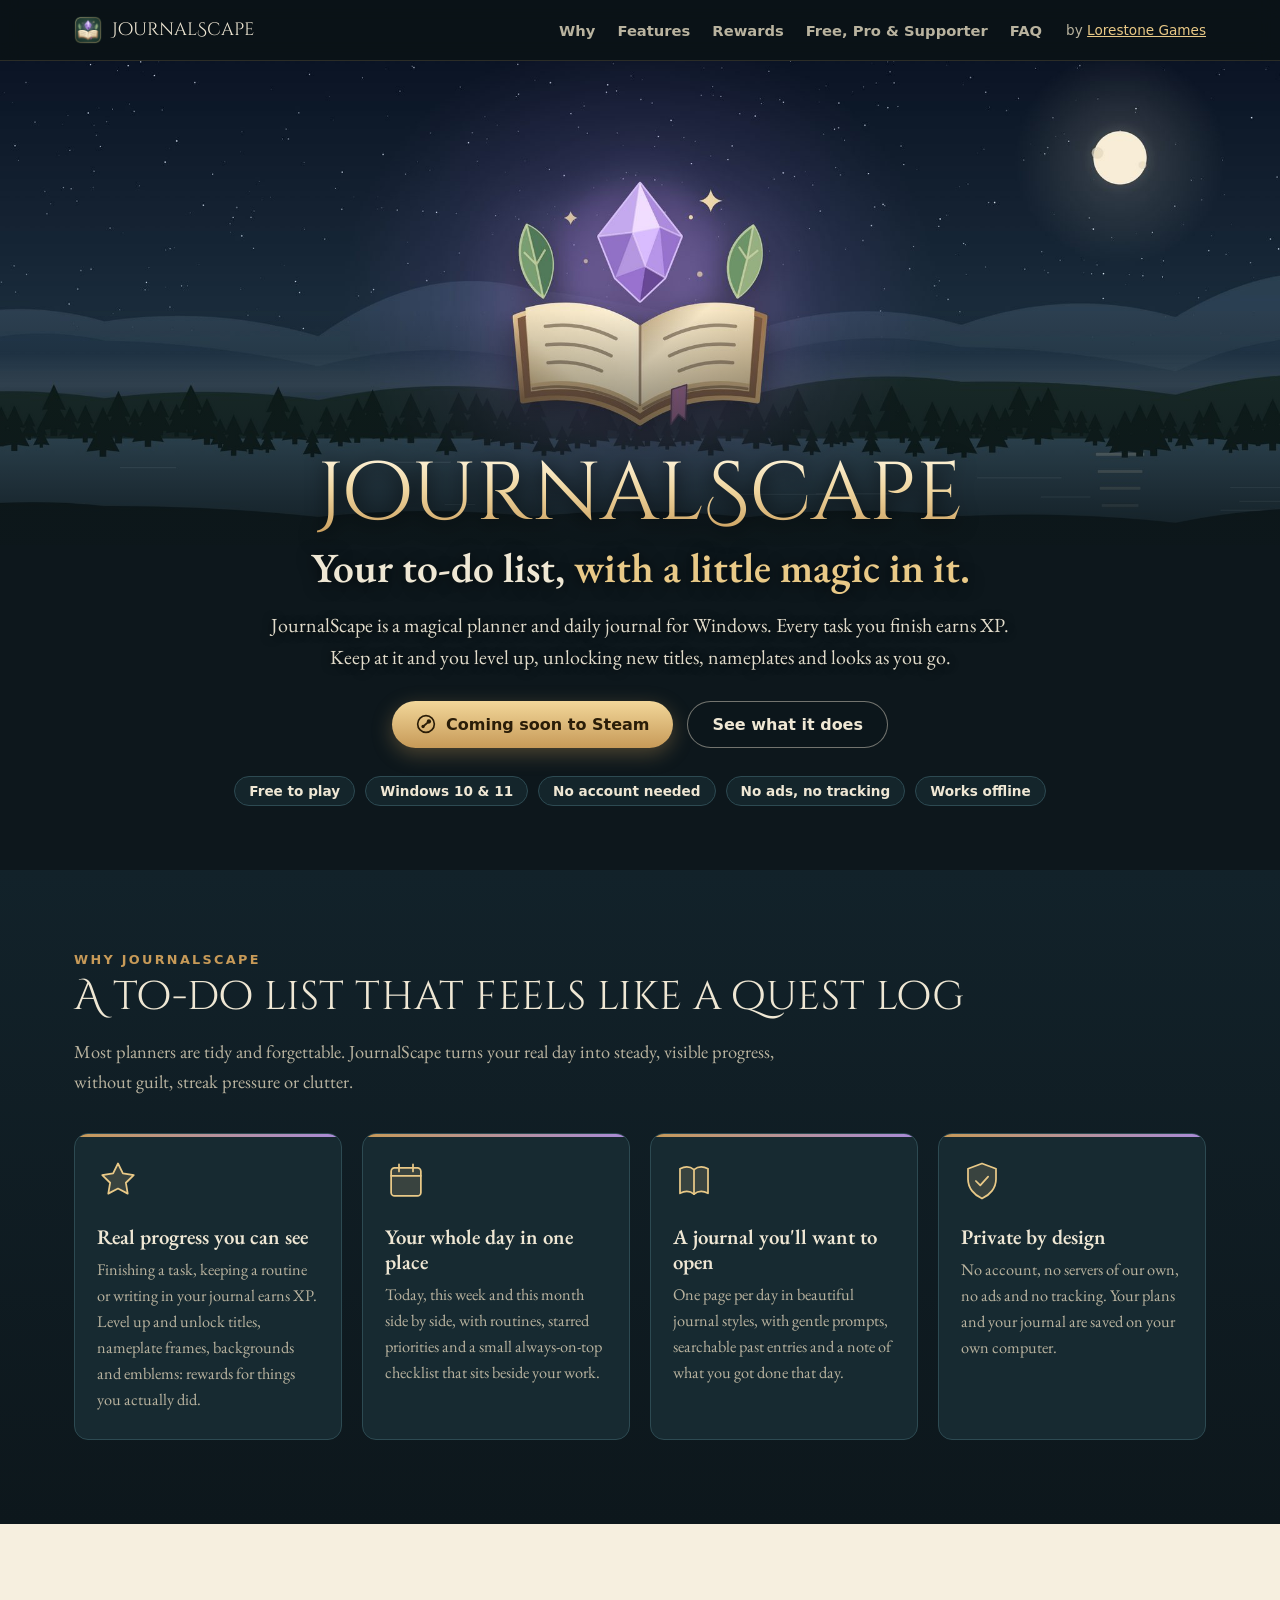
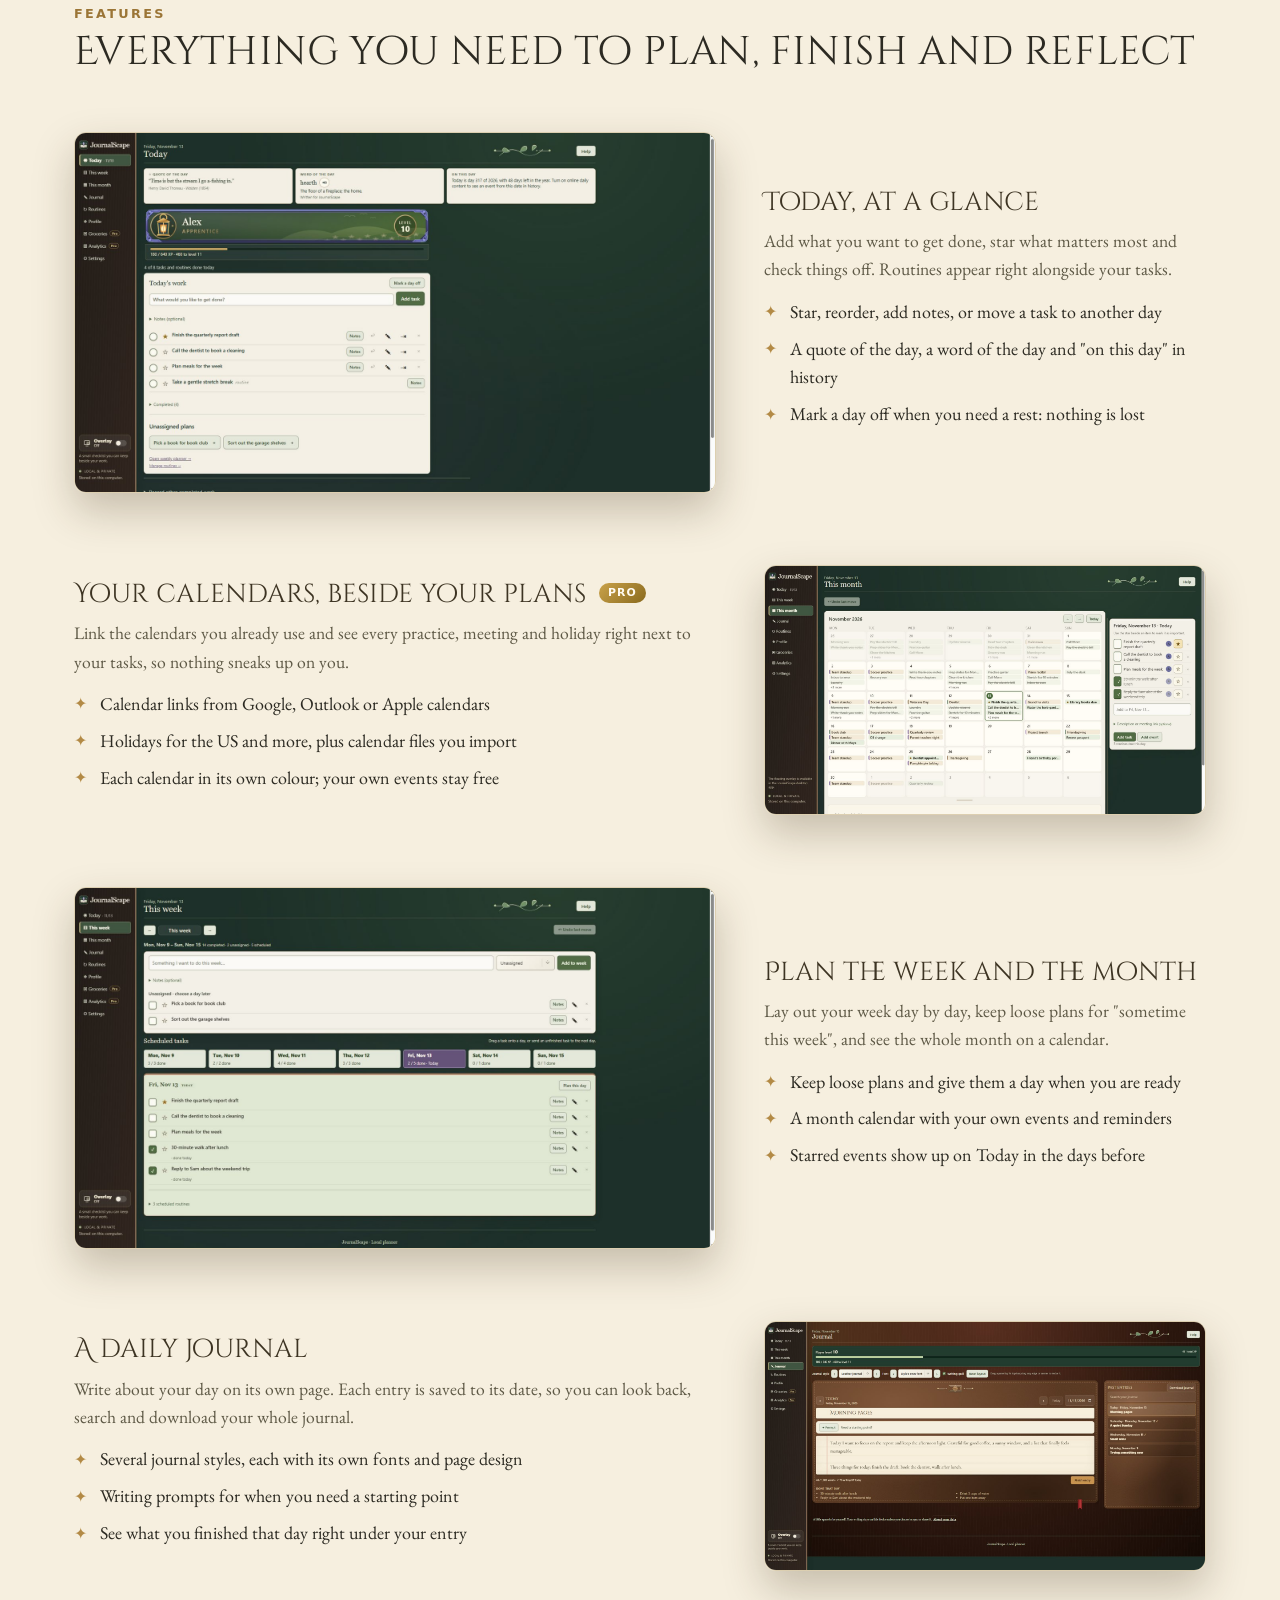
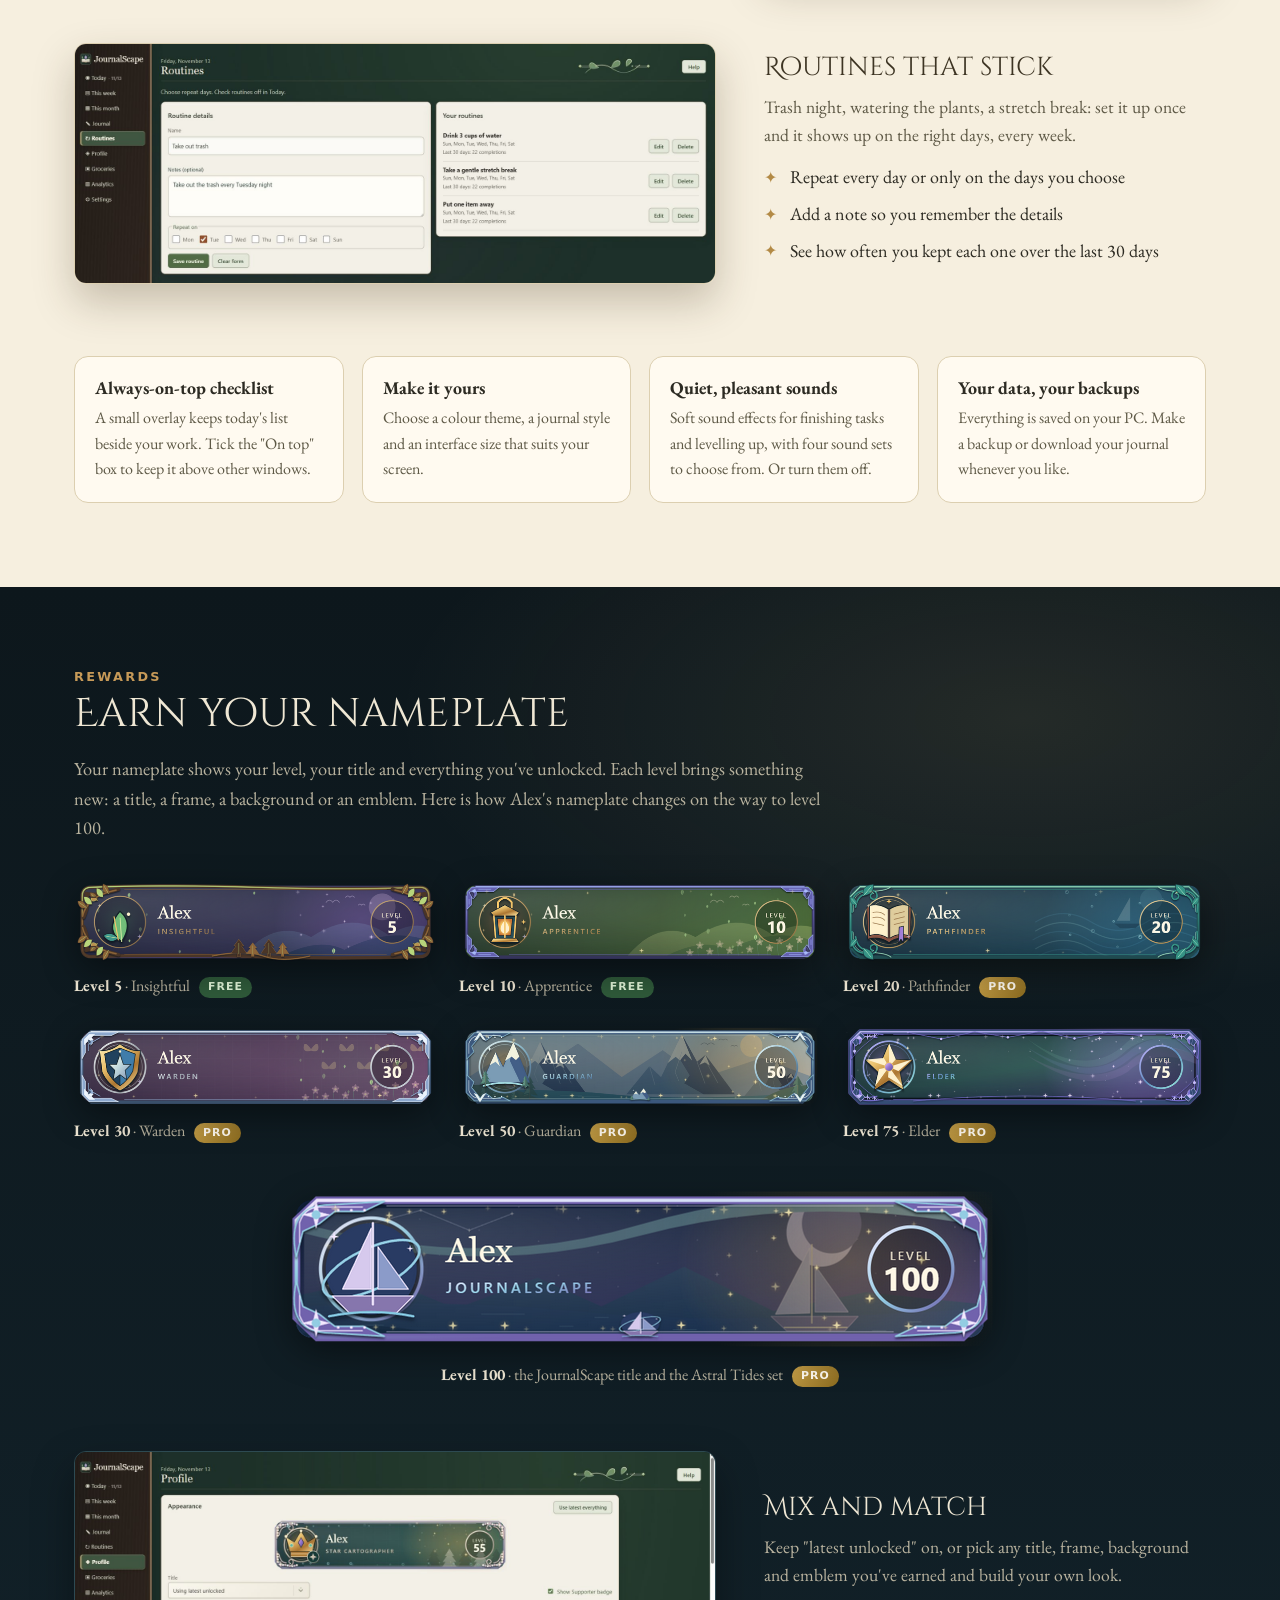
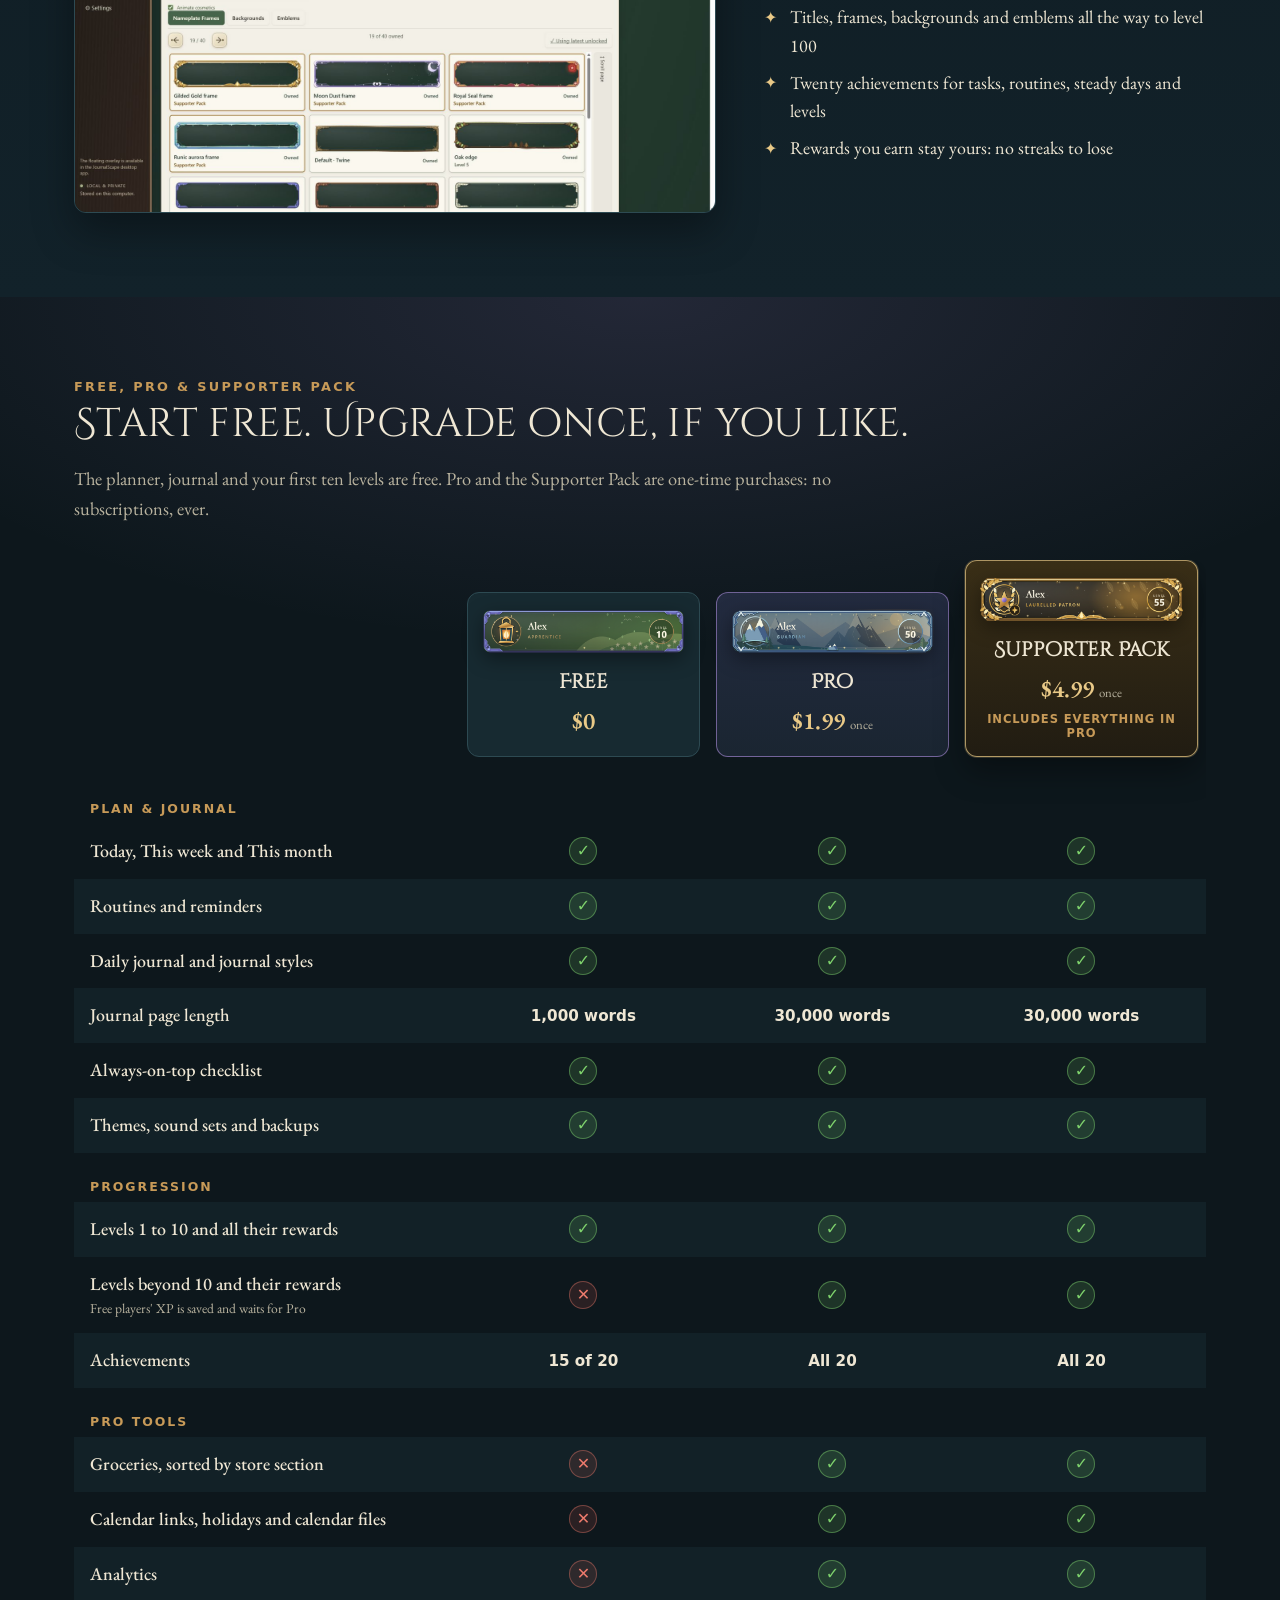
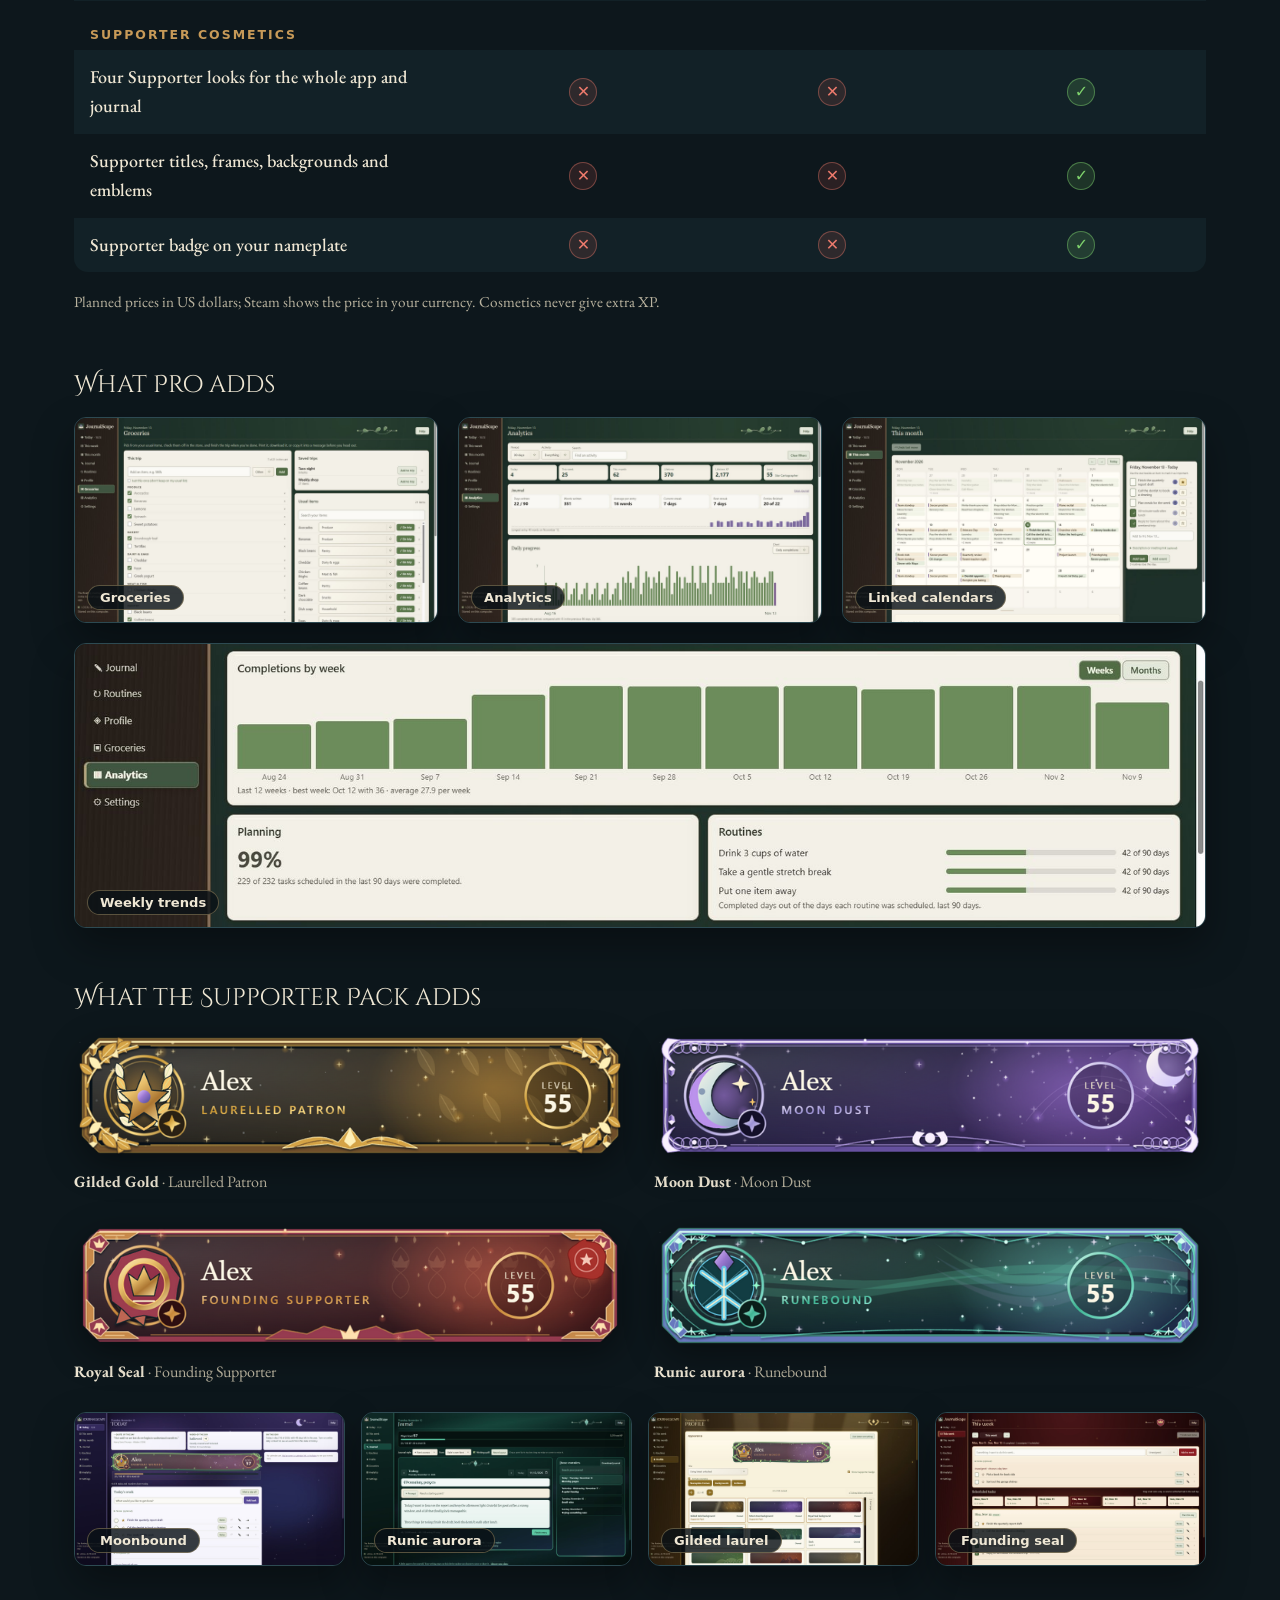
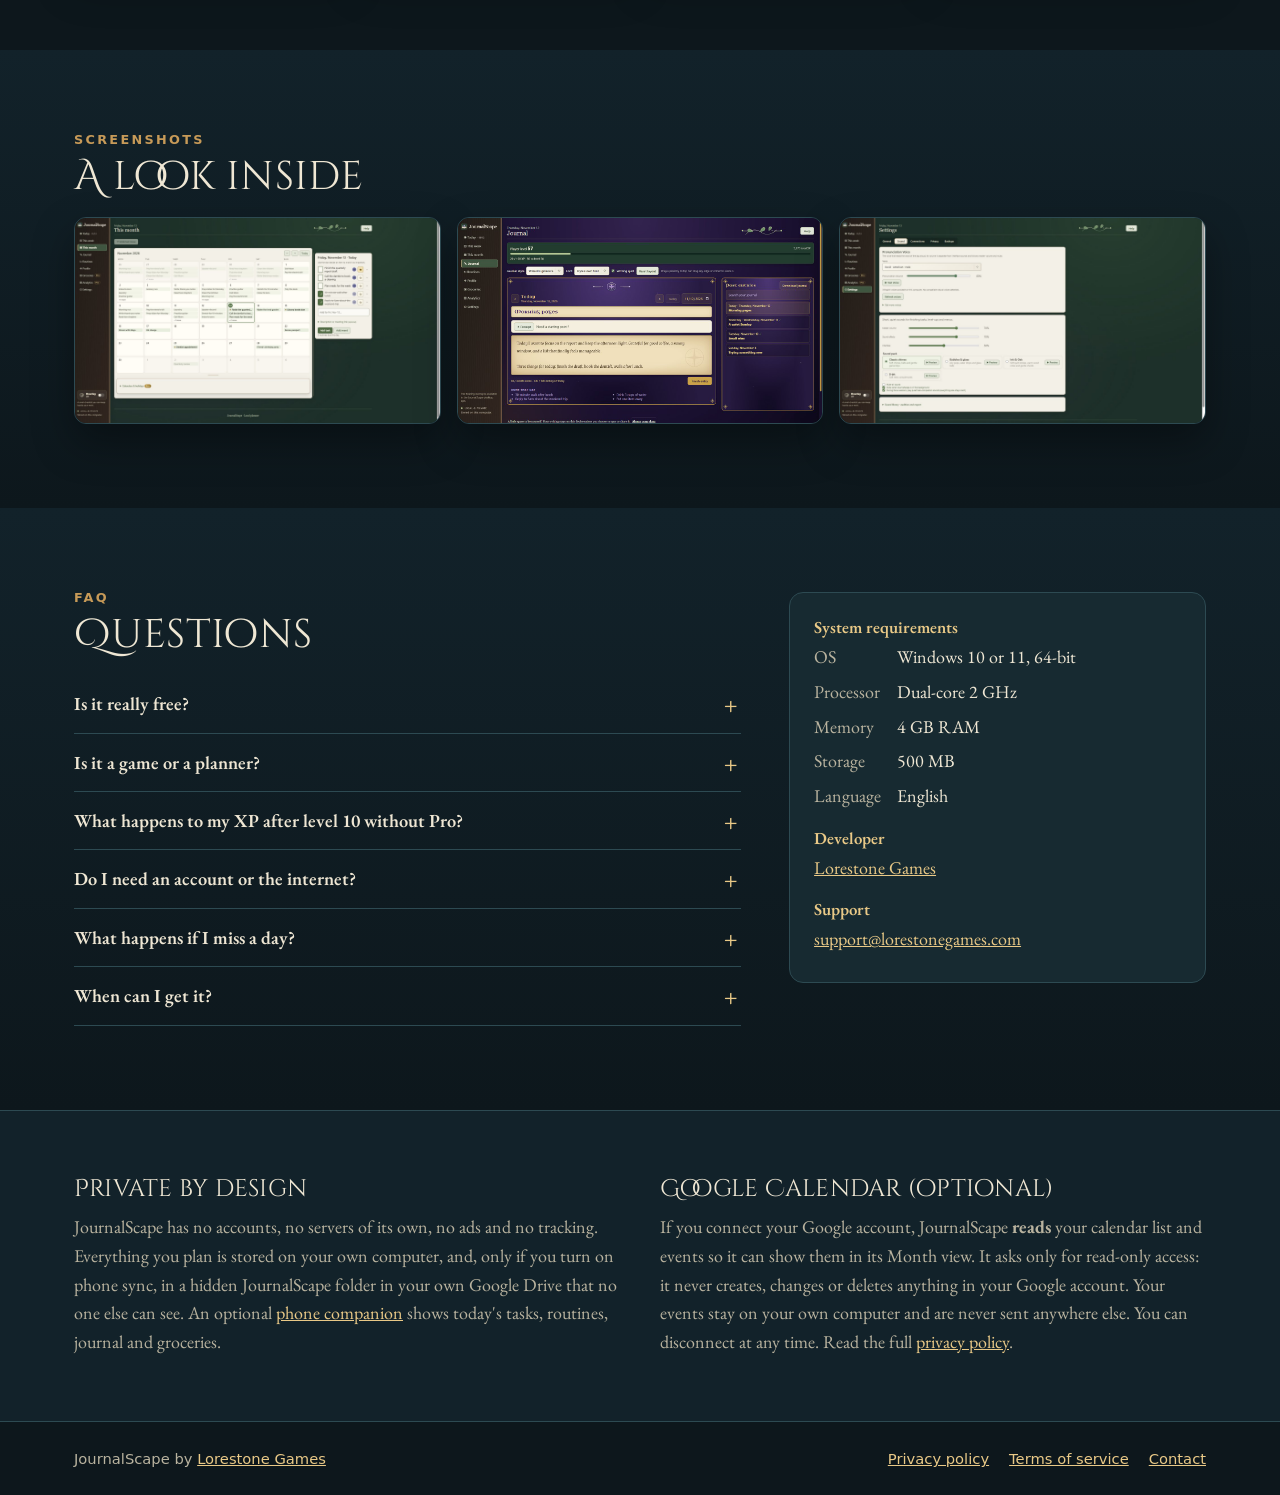
==== commit 19240b6f: "JournalScape page: new slogan, linked calendars, nameplate rewards, Free/Pro/Supporter comparison Sl" ====
--- a/index.html
+++ b/index.html
@@ -3,11 +3,11 @@
 <head>
 <meta charset="utf-8">
 <meta name="viewport" content="width=device-width,initial-scale=1">
-<title>JournalScape · Plan your day, write your story, level up for real</title>
-<meta name="description" content="JournalScape is a free planner, to-do list and daily journal for Windows with light RPG progression: finish real tasks, earn XP, unlock levels, titles and nameplates. No account, no ads, no tracking.">
+<title>JournalScape · A magical planner for Windows</title>
+<meta name="description" content="JournalScape is a free magical planner, to-do list and daily journal for Windows. Every task you finish earns XP toward levels, titles and nameplates. No account, no ads, no tracking.">
 <meta name="theme-color" content="#0f1a20">
 <meta property="og:title" content="JournalScape">
-<meta property="og:description" content="A cozy planner, to-do list and daily journal for Windows. Finish real things, earn XP, level up.">
+<meta property="og:description" content="A magical planner and daily journal for Windows. Finish real things, earn XP, level up.">
 <meta property="og:image" content="https://journalscape.lorestonegames.com/img/journalscape-header.jpg">
 <meta property="og:type" content="website">
 <link rel="stylesheet" href="site.css">
@@ -20,7 +20,7 @@
  <div class="wrap topbar-in">
   <a class="brand" href="./"><img src="icon.png" width="28" height="28" alt=""> JournalScape</a>
   <div class="links">
-   <a href="#why">Why</a><a href="#features">Features</a><a href="#gallery">Screenshots</a><a href="#editions">Free &amp; Pro</a><a href="#faq">FAQ</a>
+   <a href="#why">Why</a><a href="#features">Features</a><a href="#rewards">Rewards</a><a href="#editions">Free, Pro &amp; Supporter</a><a href="#faq">FAQ</a>
   </div>
   <span class="by">by <a href="https://lorestonegames.com/">Lorestone Games</a></span>
  </div>
@@ -30,8 +30,8 @@
  <div class="hero-art" aria-hidden="true"></div>
  <div class="wrap hero-in">
   <p class="wordmark">JournalScape</p>
-  <h1>Plan your day. Write your story. <span>Level up for real.</span></h1>
-  <p class="lede">A cozy planner, to-do list and daily journal for Windows, with a light role-playing layer. Every task you finish and every page you write earns experience toward levels, titles and nameplates you can show off.</p>
+  <h1>Your to-do list, <span>with a little magic in it.</span></h1>
+  <p class="lede">JournalScape is a magical planner and daily journal for Windows. Every task you finish earns XP. Keep at it and you level up, unlocking new titles, nameplates and looks as you go.</p>
   <div class="cta">
    <span class="btn btn-steam" aria-disabled="true" title="The Steam page will open here when it is live"><svg viewBox="0 0 24 24" width="20" height="20" aria-hidden="true"><circle cx="12" cy="12" r="10" fill="none" stroke="currentColor" stroke-width="2"/><circle cx="15.5" cy="9" r="2.6" fill="currentColor"/><circle cx="8.5" cy="15" r="2" fill="currentColor"/><path d="M8.5 15 15.5 9" stroke="currentColor" stroke-width="2"/></svg> Coming soon to Steam</span>
    <a class="btn btn-ghost" href="#features">See what it does</a>
@@ -57,7 +57,7 @@
    </article>
    <article class="reason">
     <svg viewBox="0 0 48 48" aria-hidden="true"><rect x="7" y="9" width="34" height="32" rx="4"/><path d="M7 18h34M16 5v8M32 5v8" class="cut"/></svg>
-    <h3>Your whole day in one calm place</h3>
+    <h3>Your whole day in one place</h3>
     <p>Today, this week and this month side by side, with routines, starred priorities and a small always-on-top checklist that sits beside your work.</p>
    </article>
    <article class="reason">
@@ -93,6 +93,19 @@
   </div>
 
   <div class="feature flip">
+   <a class="shot" href="img/shot-calendar.jpg" data-caption="This month with linked calendars: holidays, a family calendar and a work calendar"><img src="img/shot-calendar.jpg" width="1600" height="900" alt="The month calendar showing tasks beside events from linked Family and Work calendars and holidays" loading="lazy"></a>
+   <div class="copy">
+    <h3>Your calendars, beside your plans <span class="pill pill-pro">Pro</span></h3>
+    <p>Link the calendars you already use and see every practice, meeting and holiday right next to your tasks, so nothing sneaks up on you.</p>
+    <ul>
+     <li>Calendar links from Google, Outlook or Apple calendars</li>
+     <li>Holidays for the US and more, plus calendar files you import</li>
+     <li>Each calendar in its own colour; your own events stay free</li>
+    </ul>
+   </div>
+  </div>
+
+  <div class="feature">
    <a class="shot" href="img/shot-week.jpg" data-caption="This week: plan each day of the week"><img src="img/shot-week.jpg" width="1600" height="900" alt="The This week page with tasks planned across the days of the week" loading="lazy"></a>
    <div class="copy">
     <h3>Plan the week and the month</h3>
@@ -105,7 +118,7 @@
    </div>
   </div>
 
-  <div class="feature">
+  <div class="feature flip">
    <a class="shot" href="img/shot-journal.jpg" data-caption="Journal: the Leather journal style"><img src="img/shot-journal.jpg" width="1600" height="900" alt="The journal in the Leather journal style, with today's entry and a list of past entries" loading="lazy"></a>
    <div class="copy">
     <h3>A daily journal</h3>
@@ -118,27 +131,14 @@
    </div>
   </div>
 
-  <div class="feature flip">
-   <a class="shot" href="img/js-laurel-profile.jpg" data-caption="Profile: nameplates, titles, frames, backgrounds and emblems"><img src="img/js-laurel-profile.jpg" width="1280" height="720" alt="The Profile page: a level 57 nameplate and a gallery of nameplate backgrounds to earn" loading="lazy"></a>
-   <div class="copy">
-    <h3>Levels, titles and nameplates</h3>
-    <p>Your effort builds a character. Earn XP for real work, climb levels, and unlock rewards to make your nameplate your own.</p>
-    <ul>
-     <li>Titles, nameplate frames, backgrounds and emblems to unlock</li>
-     <li>Achievements for tasks, routines, steady days and levels</li>
-     <li>No streaks to break and nothing that punishes a missed day</li>
-    </ul>
-   </div>
-  </div>
-
   <div class="feature">
-   <a class="shot" href="img/shot-routines.jpg" data-caption="Routines: small habits that repeat on the days you choose"><img src="img/shot-routines.jpg" width="1600" height="660" alt="The Routines page with daily habits and their progress" loading="lazy"></a>
+   <a class="shot" href="img/shot-routines.jpg" data-caption="Routines: taking out the trash every Tuesday night"><img src="img/shot-routines.jpg" width="1600" height="600" alt="Setting up a routine called Take out trash, with the note Take out the trash every Tuesday night, repeating on Tuesday only" loading="lazy"></a>
    <div class="copy">
     <h3>Routines that stick</h3>
-    <p>Drink water, stretch, tidy one thing: set small routines that repeat on the days you choose and count toward your progress.</p>
+    <p>Trash night, watering the plants, a stretch break: set it up once and it shows up on the right days, every week.</p>
     <ul>
      <li>Repeat every day or only on the days you choose</li>
-     <li>Routines appear on Today next to your tasks</li>
+     <li>Add a note so you remember the details</li>
      <li>See how often you kept each one over the last 30 days</li>
     </ul>
    </div>
@@ -153,63 +153,110 @@
  </div>
 </section>
 
+<section id="rewards" class="band rewards">
+ <div class="wrap">
+  <p class="eyebrow">Rewards</p>
+  <h2>Earn your nameplate</h2>
+  <p class="section-lede">Your nameplate shows your level, your title and everything you've unlocked. Each level brings something new: a title, a frame, a background or an emblem. Here is how Alex's nameplate changes on the way to level 100.</p>
+  <div class="plates">
+   <figure><img src="img/np/earned-5.png" width="720" height="170" alt="Level 5 nameplate: Insightful, Oak edge frame, Dusk background, Leaf emblem" loading="lazy"><figcaption><strong>Level 5</strong> · Insightful <span class="pill pill-free">Free</span></figcaption></figure>
+   <figure><img src="img/np/earned-10.png" width="720" height="170" alt="Level 10 nameplate: Apprentice, Apprentice border, Meadow background, Lantern emblem" loading="lazy"><figcaption><strong>Level 10</strong> · Apprentice <span class="pill pill-free">Free</span></figcaption></figure>
+   <figure><img src="img/np/earned-20.png" width="720" height="170" alt="Level 20 nameplate: Pathfinder, Pathfinder filigree, Tide background, Book emblem" loading="lazy"><figcaption><strong>Level 20</strong> · Pathfinder <span class="pill pill-pro">Pro</span></figcaption></figure>
+   <figure><img src="img/np/earned-30.png" width="720" height="170" alt="Level 30 nameplate: Warden, Warden silver frame, Wildflower background, Shield emblem" loading="lazy"><figcaption><strong>Level 30</strong> · Warden <span class="pill pill-pro">Pro</span></figcaption></figure>
+   <figure><img src="img/np/earned-50.png" width="720" height="170" alt="Level 50 nameplate: Guardian, the Alpine Majesty frame, background and emblem" loading="lazy"><figcaption><strong>Level 50</strong> · Guardian <span class="pill pill-pro">Pro</span></figcaption></figure>
+   <figure><img src="img/np/earned-75.png" width="720" height="170" alt="Level 75 nameplate: Elder, Elder arcane frame, Aurora background, Star emblem" loading="lazy"><figcaption><strong>Level 75</strong> · Elder <span class="pill pill-pro">Pro</span></figcaption></figure>
+  </div>
+  <figure class="plate-hero"><img src="img/np/earned-100.png" width="720" height="170" alt="Level 100 nameplate: the JournalScape title with the Astral Tides frame, background and emblem" loading="lazy"><figcaption><strong>Level 100</strong> · the JournalScape title and the Astral Tides set <span class="pill pill-pro">Pro</span></figcaption></figure>
+  <div class="feature rewards-row">
+   <a class="shot" href="img/shot-rewards.jpg" data-caption="Profile: pick any frame, background and emblem you've unlocked"><img src="img/shot-rewards.jpg" width="1600" height="900" alt="The Profile page with a gallery of nameplate frames, most of them owned" loading="lazy"></a>
+   <div class="copy">
+    <h3>Mix and match</h3>
+    <p>Keep "latest unlocked" on, or pick any title, frame, background and emblem you've earned and build your own look.</p>
+    <ul>
+     <li>Titles, frames, backgrounds and emblems all the way to level 100</li>
+     <li>Twenty achievements for tasks, routines, steady days and levels</li>
+     <li>Rewards you earn stay yours: no streaks to lose</li>
+    </ul>
+   </div>
+  </div>
+ </div>
+</section>
+
+<section id="editions" class="editions">
+ <div class="wrap">
+  <p class="eyebrow">Free, Pro &amp; Supporter Pack</p>
+  <h2>Start free. Upgrade once, if you like.</h2>
+  <p class="section-lede">The planner, journal and your first ten levels are free. Pro and the Supporter Pack are one-time purchases: no subscriptions, ever.</p>
+
+  <div class="compare-scroll">
+  <table class="compare">
+   <caption class="sr-only">What Free, Pro and the Supporter Pack include</caption>
+   <thead>
+    <tr>
+     <td class="corner"></td>
+     <th scope="col"><div class="ed ed-free"><img src="img/np/earned-10.png" width="720" height="170" alt=""><span class="ed-name">Free</span><span class="ed-price">$0</span></div></th>
+     <th scope="col"><div class="ed ed-pro"><img src="img/np/earned-50.png" width="720" height="170" alt=""><span class="ed-name">Pro</span><span class="ed-price">$1.99 <small>once</small></span></div></th>
+     <th scope="col"><div class="ed ed-sup"><img src="img/np/supporter-laurel.png" width="720" height="170" alt=""><span class="ed-name">Supporter Pack</span><span class="ed-price">$4.99 <small>once</small></span><span class="ed-note">Includes everything in Pro</span></div></th>
+    </tr>
+   </thead>
+   <tbody>
+    <tr class="group"><th scope="rowgroup" colspan="4">Plan &amp; journal</th></tr>
+    <tr><th scope="row">Today, This week and This month</th><td class="y">Included</td><td class="y">Included</td><td class="y">Included</td></tr>
+    <tr><th scope="row">Routines and reminders</th><td class="y">Included</td><td class="y">Included</td><td class="y">Included</td></tr>
+    <tr><th scope="row">Daily journal and journal styles</th><td class="y">Included</td><td class="y">Included</td><td class="y">Included</td></tr>
+    <tr><th scope="row">Journal page length</th><td class="v">1,000 words</td><td class="v">30,000 words</td><td class="v">30,000 words</td></tr>
+    <tr><th scope="row">Always-on-top checklist</th><td class="y">Included</td><td class="y">Included</td><td class="y">Included</td></tr>
+    <tr><th scope="row">Themes, sound sets and backups</th><td class="y">Included</td><td class="y">Included</td><td class="y">Included</td></tr>
+    <tr class="group"><th scope="rowgroup" colspan="4">Progression</th></tr>
+    <tr><th scope="row">Levels 1 to 10 and all their rewards</th><td class="y">Included</td><td class="y">Included</td><td class="y">Included</td></tr>
+    <tr><th scope="row">Levels beyond 10 and their rewards <small>Free players' XP is saved and waits for Pro</small></th><td class="n">Not included</td><td class="y">Included</td><td class="y">Included</td></tr>
+    <tr><th scope="row">Achievements</th><td class="v">15 of 20</td><td class="v">All 20</td><td class="v">All 20</td></tr>
+    <tr class="group"><th scope="rowgroup" colspan="4">Pro tools</th></tr>
+    <tr><th scope="row">Groceries, sorted by store section</th><td class="n">Not included</td><td class="y">Included</td><td class="y">Included</td></tr>
+    <tr><th scope="row">Calendar links, holidays and calendar files</th><td class="n">Not included</td><td class="y">Included</td><td class="y">Included</td></tr>
+    <tr><th scope="row">Analytics</th><td class="n">Not included</td><td class="y">Included</td><td class="y">Included</td></tr>
+    <tr class="group"><th scope="rowgroup" colspan="4">Supporter cosmetics</th></tr>
+    <tr><th scope="row">Four Supporter looks for the whole app and journal</th><td class="n">Not included</td><td class="n">Not included</td><td class="y">Included</td></tr>
+    <tr><th scope="row">Supporter titles, frames, backgrounds and emblems</th><td class="n">Not included</td><td class="n">Not included</td><td class="y">Included</td></tr>
+    <tr><th scope="row">Supporter badge on your nameplate</th><td class="n">Not included</td><td class="n">Not included</td><td class="y">Included</td></tr>
+   </tbody>
+  </table>
+  </div>
+  <p class="note">Planned prices in US dollars; Steam shows the price in your currency. Cosmetics never give extra XP.</p>
+
+  <h3 class="sub-h">What Pro adds</h3>
+  <div class="pro-shots">
+   <a class="shot" href="img/pro-groceries.jpg" data-caption="Pro · Groceries: items grouped by store section, ticked off as you shop, with saved trips"><img src="img/pro-groceries.jpg" width="1600" height="900" alt="A grocery trip of 21 items grouped by store section, 7 ticked off, with saved trips for Taco night and Weekly shop" loading="lazy"><span class="cap">Groceries</span></a>
+   <a class="shot" href="img/pro-analytics.jpg" data-caption="Pro · Analytics: 90 days of tasks, journal days and your level"><img src="img/pro-analytics.jpg" width="1600" height="900" alt="Analytics over 90 days: totals, journal statistics and a daily completions chart" loading="lazy"><span class="cap">Analytics</span></a>
+   <a class="shot" href="img/shot-calendar.jpg" data-caption="Pro · Linked calendars on This month"><img src="img/shot-calendar.jpg" width="1600" height="900" alt="The month calendar with events from linked calendars" loading="lazy"><span class="cap">Linked calendars</span></a>
+   <a class="shot wide" href="img/pro-analytics-weeks.jpg" data-caption="Pro · Analytics: completions by week, planning and routines"><img src="img/pro-analytics-weeks.jpg" width="1600" height="400" alt="Analytics charts of completions by week, the share of planned tasks completed and routine consistency" loading="lazy"><span class="cap">Weekly trends</span></a>
+  </div>
+
+  <h3 class="sub-h">What the Supporter Pack adds</h3>
+  <div class="sup-plates">
+   <figure><img src="img/np/supporter-laurel.png" width="720" height="170" alt="Gilded Gold Supporter nameplate with the Laurelled Patron title" loading="lazy"><figcaption><strong>Gilded Gold</strong> · Laurelled Patron</figcaption></figure>
+   <figure><img src="img/np/supporter-moon.png" width="720" height="170" alt="Moon Dust Supporter nameplate" loading="lazy"><figcaption><strong>Moon Dust</strong> · Moon Dust</figcaption></figure>
+   <figure><img src="img/np/supporter-seal.png" width="720" height="170" alt="Royal Seal Supporter nameplate with the Founding Supporter title" loading="lazy"><figcaption><strong>Royal Seal</strong> · Founding Supporter</figcaption></figure>
+   <figure><img src="img/np/supporter-aurora.png" width="720" height="170" alt="Runic aurora Supporter nameplate with the Runebound title" loading="lazy"><figcaption><strong>Runic aurora</strong> · Runebound</figcaption></figure>
+  </div>
+  <div class="sup-looks">
+   <a class="shot" href="img/js-moon-today.jpg" data-caption="Supporter look · Moonbound"><img src="img/js-moon-today.jpg" width="1280" height="720" alt="Today in the Moonbound look" loading="lazy"><span class="cap">Moonbound</span></a>
+   <a class="shot" href="img/js-aurora-journal.jpg" data-caption="Supporter look · Runic aurora journal"><img src="img/js-aurora-journal.jpg" width="1280" height="720" alt="The journal in the Runic aurora look" loading="lazy"><span class="cap">Runic aurora</span></a>
+   <a class="shot" href="img/js-laurel-profile.jpg" data-caption="Supporter look · Gilded laurel"><img src="img/js-laurel-profile.jpg" width="1280" height="720" alt="The Profile in the Gilded laurel look" loading="lazy"><span class="cap">Gilded laurel</span></a>
+   <a class="shot" href="img/js-seal-week.jpg" data-caption="Supporter look · Founding seal"><img src="img/js-seal-week.jpg" width="1280" height="720" alt="This week in the Founding seal look" loading="lazy"><span class="cap">Founding seal</span></a>
+  </div>
+ </div>
+</section>
+
 <section id="gallery" class="band gallery-band">
  <div class="wrap">
   <p class="eyebrow">Screenshots</p>
   <h2>A look inside</h2>
   <div class="gallery">
-   <a class="shot" href="img/js-moon-today.jpg" data-caption="Moonbound look · Today (Supporter Pack)"><img src="img/js-moon-today.jpg" width="1280" height="720" alt="Today in the Moonbound look" loading="lazy"></a>
    <a class="shot" href="img/shot-month.jpg" data-caption="This month"><img src="img/shot-month.jpg" width="1600" height="900" alt="The month calendar" loading="lazy"></a>
-   <a class="shot" href="img/js-aurora-journal.jpg" data-caption="Runic aurora journal (Supporter Pack)"><img src="img/js-aurora-journal.jpg" width="1280" height="720" alt="The journal in the Runic aurora look" loading="lazy"></a>
    <a class="shot" href="img/js-grimoire-journal.jpg" data-caption="Wizard's grimoire journal (free)"><img src="img/js-grimoire-journal.jpg" width="1280" height="720" alt="The Wizard's grimoire journal style" loading="lazy"></a>
-   <a class="shot" href="img/js-seal-week.jpg" data-caption="Founding seal look · This week (Supporter Pack)"><img src="img/js-seal-week.jpg" width="1280" height="720" alt="This week in the Founding seal look" loading="lazy"></a>
    <a class="shot" href="img/shot-sound.jpg" data-caption="Settings · four sound sets"><img src="img/shot-sound.jpg" width="1600" height="900" alt="Sound settings with four sound sets" loading="lazy"></a>
   </div>
- </div>
-</section>
-
-<section id="editions" class="editions">
- <div class="wrap">
-  <p class="eyebrow">Free &amp; Pro</p>
-  <h2>Free to play. No subscriptions, ever.</h2>
-  <p class="section-lede">The planner, journal and progression are free. Two optional one-time add-ons are planned for the Steam release.</p>
-  <div class="tiers">
-   <article class="tier">
-    <h3>JournalScape</h3><p class="price">Free</p>
-    <ul>
-     <li>Today, This week and This month</li>
-     <li>Routines and the daily journal</li>
-     <li>Levels 1 to 10 and all their rewards</li>
-     <li>Always-on-top checklist</li>
-     <li>Journal styles, sounds and settings</li>
-    </ul>
-   </article>
-   <article class="tier tier-pro">
-    <p class="tag">Optional</p>
-    <h3>JournalScape Pro</h3><p class="price">$1.99 <small>one time</small></p>
-    <ul>
-     <li>Levels beyond 10: XP you earn after level 10 is saved and waits for you</li>
-     <li>Grocery lists grouped by store section</li>
-     <li>Calendar links, holidays and calendar files</li>
-     <li>Analytics: your progress over weeks and months</li>
-     <li>Longer journal pages</li>
-    </ul>
-   </article>
-   <article class="tier">
-    <p class="tag">Optional</p>
-    <h3>Supporter Pack</h3><p class="price">$4.99 <small>one time</small></p>
-    <ul>
-     <li>Extra looks for the whole app and journal</li>
-     <li>Supporter nameplates and a thank-you badge</li>
-     <li>Cosmetic only: no XP or gameplay advantage</li>
-    </ul>
-   </article>
-  </div>
-  <div class="pro-shots">
-   <a class="shot" href="img/pro-groceries.jpg" data-caption="Pro · Groceries"><img src="img/pro-groceries.jpg" width="1600" height="900" alt="The Groceries page with items grouped by store section" loading="lazy"></a>
-   <a class="shot" href="img/pro-analytics.jpg" data-caption="Pro · Analytics"><img src="img/pro-analytics.jpg" width="1600" height="900" alt="The Analytics page with charts of completed tasks and XP" loading="lazy"></a>
-  </div>
-  <p class="note">Planned prices in US dollars; Steam shows the price in your currency.</p>
  </div>
 </section>
 
@@ -220,6 +267,7 @@
    <h2>Questions</h2>
    <details><summary>Is it really free?</summary><p>Yes. The planner, journal, routines and levels 1 to 10 with all their rewards are free. Pro and the Supporter Pack are optional one-time purchases, and there are no subscriptions or ads.</p></details>
    <details><summary>Is it a game or a planner?</summary><p>Both. It is a real planner and journal first. The role-playing layer (XP, levels and rewards) is there to make finishing things feel good.</p></details>
+   <details><summary>What happens to my XP after level 10 without Pro?</summary><p>It is saved. You keep earning it, and the moment you get Pro your level catches up with everything you earned.</p></details>
    <details><summary>Do I need an account or the internet?</summary><p>No. JournalScape runs on your PC and saves everything there. It works offline.</p></details>
    <details><summary>What happens if I miss a day?</summary><p>Nothing bad. There are no streaks to lose. Achievements count the days you got something done, not days in a row.</p></details>
    <details><summary>When can I get it?</summary><p>JournalScape is coming to Steam. The store page link will appear here as soon as it is live.</p></details>
--- a/site.css
+++ b/site.css
@@ -145,3 +145,74 @@
  .by{display:none}
 }
 @media (prefers-reduced-motion:reduce){html{scroll-behavior:auto}.shot,.btn{transition:none}}
+
+/* Pills */
+.pill{display:inline-block;vertical-align:middle;margin-left:6px;padding:2px 9px;border-radius:999px;font:700 .68rem/1.5 system-ui,sans-serif;letter-spacing:.1em;text-transform:uppercase}
+.pill-pro{background:linear-gradient(135deg,#c9a24a,#8a6a1e);color:#fffaf0}
+.pill-free{background:#2f5a3a;color:#dff3d6}
+.features .pill-free{background:#dcebd3;color:#2f5a3a}
+
+/* Rewards */
+.rewards{background:radial-gradient(900px 420px at 80% 10%,rgba(233,201,135,.10),transparent 70%),linear-gradient(180deg,var(--night),var(--night2))}
+.plates{display:grid;grid-template-columns:repeat(3,minmax(0,1fr));gap:26px 22px}
+.plates figure,.sup-plates figure,.plate-hero{margin:0}
+.plates img,.sup-plates img,.plate-hero img{width:100%;filter:drop-shadow(0 10px 18px rgba(0,0,0,.45))}
+.plates figcaption,.sup-plates figcaption,.plate-hero figcaption{margin-top:8px;color:var(--muted);font-size:1rem}
+.plates figcaption strong,.sup-plates figcaption strong,.plate-hero figcaption strong{color:var(--ink)}
+.plate-hero{max-width:720px;margin:40px auto 0;text-align:center}
+.rewards-row{margin:64px 0 0}
+.rewards-row .copy p{color:var(--muted);font-size:1.1rem;margin:0 0 .8em}
+.rewards-row li{color:var(--ink)}
+.rewards-row li::before{color:var(--gold)}
+.rewards h3{font-family:"JS Cinzel",Georgia,serif;font-weight:400;font-size:1.6rem}
+
+/* Comparison table */
+.compare-scroll{overflow-x:auto;-webkit-overflow-scrolling:touch;border-radius:var(--radius)}
+.compare{width:100%;border-collapse:separate;border-spacing:0;min-width:640px}
+.compare thead th{padding:0 8px 18px;vertical-align:bottom;width:22%}
+.compare .corner{width:34%}
+.ed{display:flex;flex-direction:column;align-items:center;gap:4px;padding:14px 12px 16px;border-radius:12px;border:1px solid var(--line);background:var(--panel);text-align:center;height:100%}
+.ed img{width:100%;margin-bottom:6px;filter:drop-shadow(0 6px 10px rgba(0,0,0,.4))}
+.ed-name{font-family:"JS Cinzel",Georgia,serif;font-size:1.25rem;color:var(--ink)}
+.ed-price{font-size:1.5rem;color:var(--gold);font-weight:600}
+.ed-price small{font-size:.8rem;color:var(--muted);font-weight:400}
+.ed-note{font:700 .72rem system-ui,sans-serif;letter-spacing:.08em;text-transform:uppercase;color:var(--gold2)}
+.ed-pro{border-color:rgba(169,139,216,.6);background:linear-gradient(180deg,#232b40,#1a2531)}
+.ed-sup{border-color:rgba(233,201,135,.7);background:linear-gradient(180deg,#3a2f17,#211c12);box-shadow:0 0 0 1px rgba(233,201,135,.2),0 14px 30px rgba(0,0,0,.35)}
+.compare tbody th{text-align:left;font-weight:500;padding:13px 16px;color:var(--ink)}
+.compare tbody th small{display:block;color:var(--muted);font-size:.85rem;font-weight:400}
+.compare tbody td{text-align:center;padding:13px 8px;font-size:0;color:transparent}
+.compare tbody tr:not(.group):nth-child(odd){background:rgba(23,42,49,.55)}
+.compare tbody tr:not(.group):hover{background:rgba(233,201,135,.07)}
+.compare tr.group th{padding:26px 16px 8px;font:700 .78rem system-ui,sans-serif;letter-spacing:.16em;text-transform:uppercase;color:var(--gold2);background:transparent}
+.compare td.y::before,.compare td.n::before{display:inline-grid;place-items:center;width:28px;height:28px;border-radius:50%;font:700 16px/1 system-ui,sans-serif}
+.compare td.y::before{content:"✓";background:rgba(110,190,100,.18);color:#7fd36d;box-shadow:inset 0 0 0 1px rgba(127,211,109,.45)}
+.compare td.n::before{content:"✕";background:rgba(220,90,80,.14);color:#ec7a6c;box-shadow:inset 0 0 0 1px rgba(236,122,108,.4)}
+.compare td.v{font:600 .95rem system-ui,sans-serif;color:var(--ink)}
+.sr-only{position:absolute;width:1px;height:1px;overflow:hidden;clip:rect(0 0 0 0);white-space:nowrap}
+.sub-h{font-family:"JS Cinzel",Georgia,serif;font-weight:400;font-size:1.5rem;margin:56px 0 18px}
+
+/* Pro and Supporter previews */
+.pro-shots{display:grid;grid-template-columns:repeat(2,minmax(0,1fr));gap:20px;margin-top:0}
+.shot{position:relative}
+.shot .cap{position:absolute;left:12px;bottom:12px;padding:4px 12px;border-radius:999px;background:rgba(10,18,22,.82);color:var(--ink);font:600 .82rem system-ui,sans-serif;border:1px solid rgba(233,201,135,.35)}
+.sup-plates{display:grid;grid-template-columns:repeat(2,minmax(0,1fr));gap:26px 28px;margin-bottom:28px}
+.sup-looks{display:grid;grid-template-columns:repeat(4,minmax(0,1fr));gap:16px}
+.gallery{grid-template-columns:repeat(3,minmax(0,1fr))}
+@media (max-width:1020px){.plates{grid-template-columns:repeat(2,minmax(0,1fr))}.sup-looks{grid-template-columns:repeat(2,minmax(0,1fr))}}
+@media (max-width:560px){.plates,.sup-plates,.pro-shots,.sup-looks{grid-template-columns:1fr}.compare{min-width:560px}.compare tbody th{padding:11px 10px;font-size:.95rem}.ed{padding:10px 6px}.ed-name{font-size:1rem}.ed-price{font-size:1.15rem}}
+.pro-shots .wide{grid-column:1/-1}
+.pro-shots{grid-template-columns:repeat(3,minmax(0,1fr))}
+@media (max-width:820px){.pro-shots{grid-template-columns:1fr}}
+@media (max-width:640px){
+ .compare{min-width:0}
+ .compare thead tr,.compare tbody tr{display:grid;grid-template-columns:repeat(3,minmax(0,1fr))}
+ .compare .corner{display:none}
+ .compare thead th{width:auto;padding:0 4px 14px}
+ .compare tbody th{grid-column:1/-1;padding:12px 10px 2px;font-size:.98rem}
+ .compare tbody td{padding:6px 4px 12px}
+ .compare tr.group th{padding:22px 10px 6px}
+ .compare td.v{font-size:.85rem}
+ .ed img{display:none}
+ .ed-note{font-size:.6rem}
+}
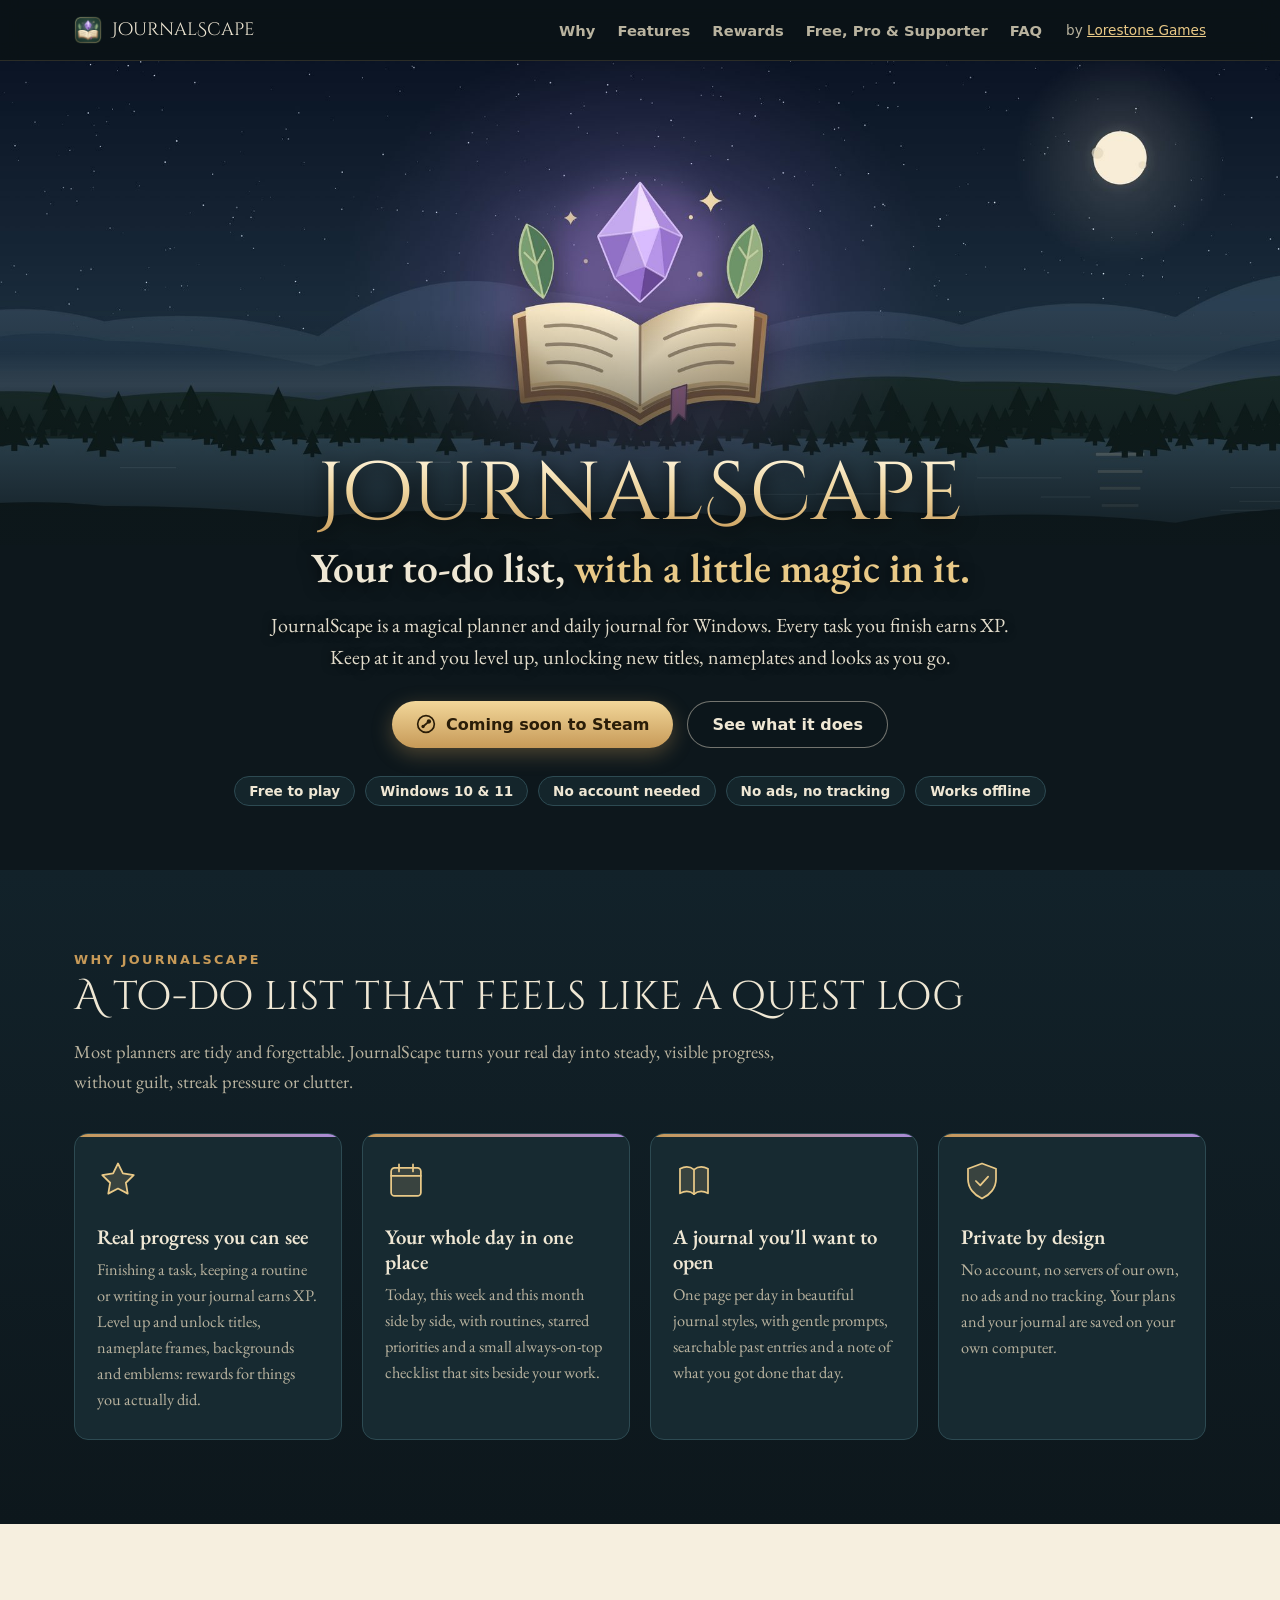
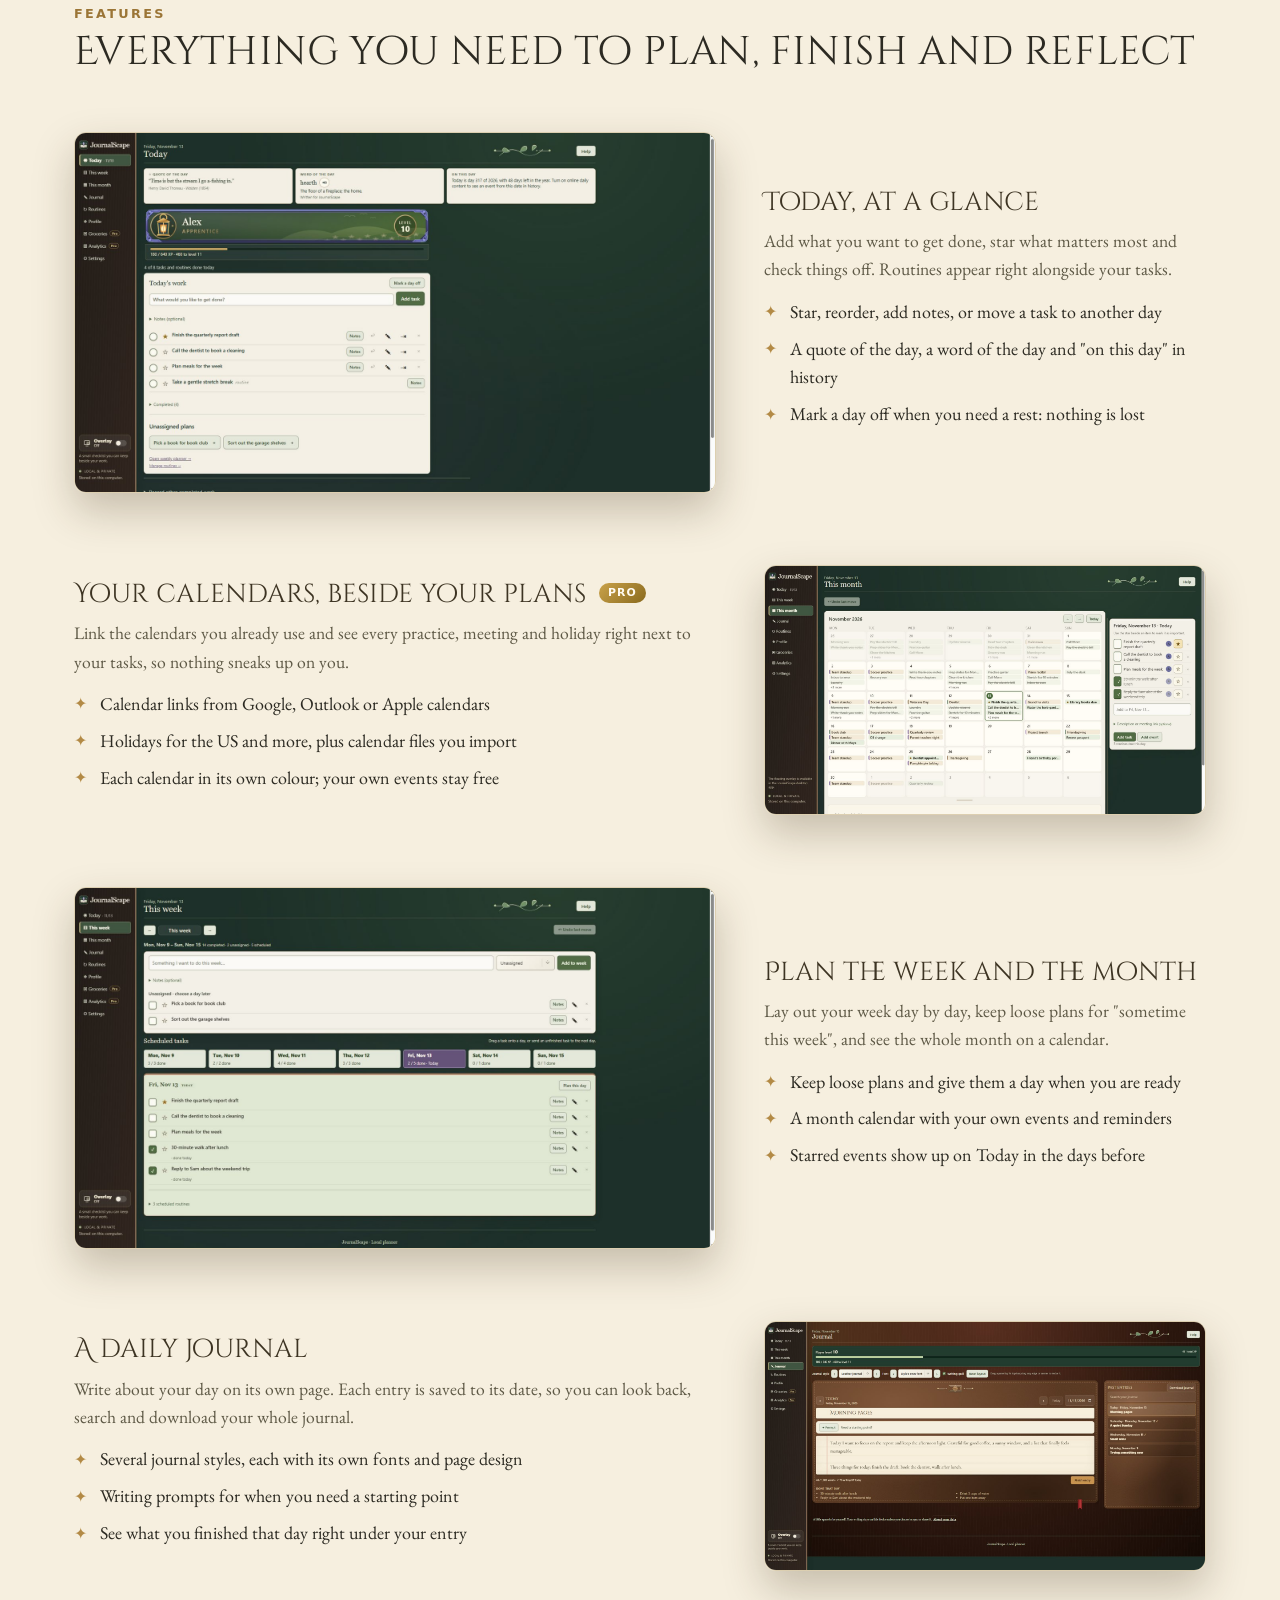
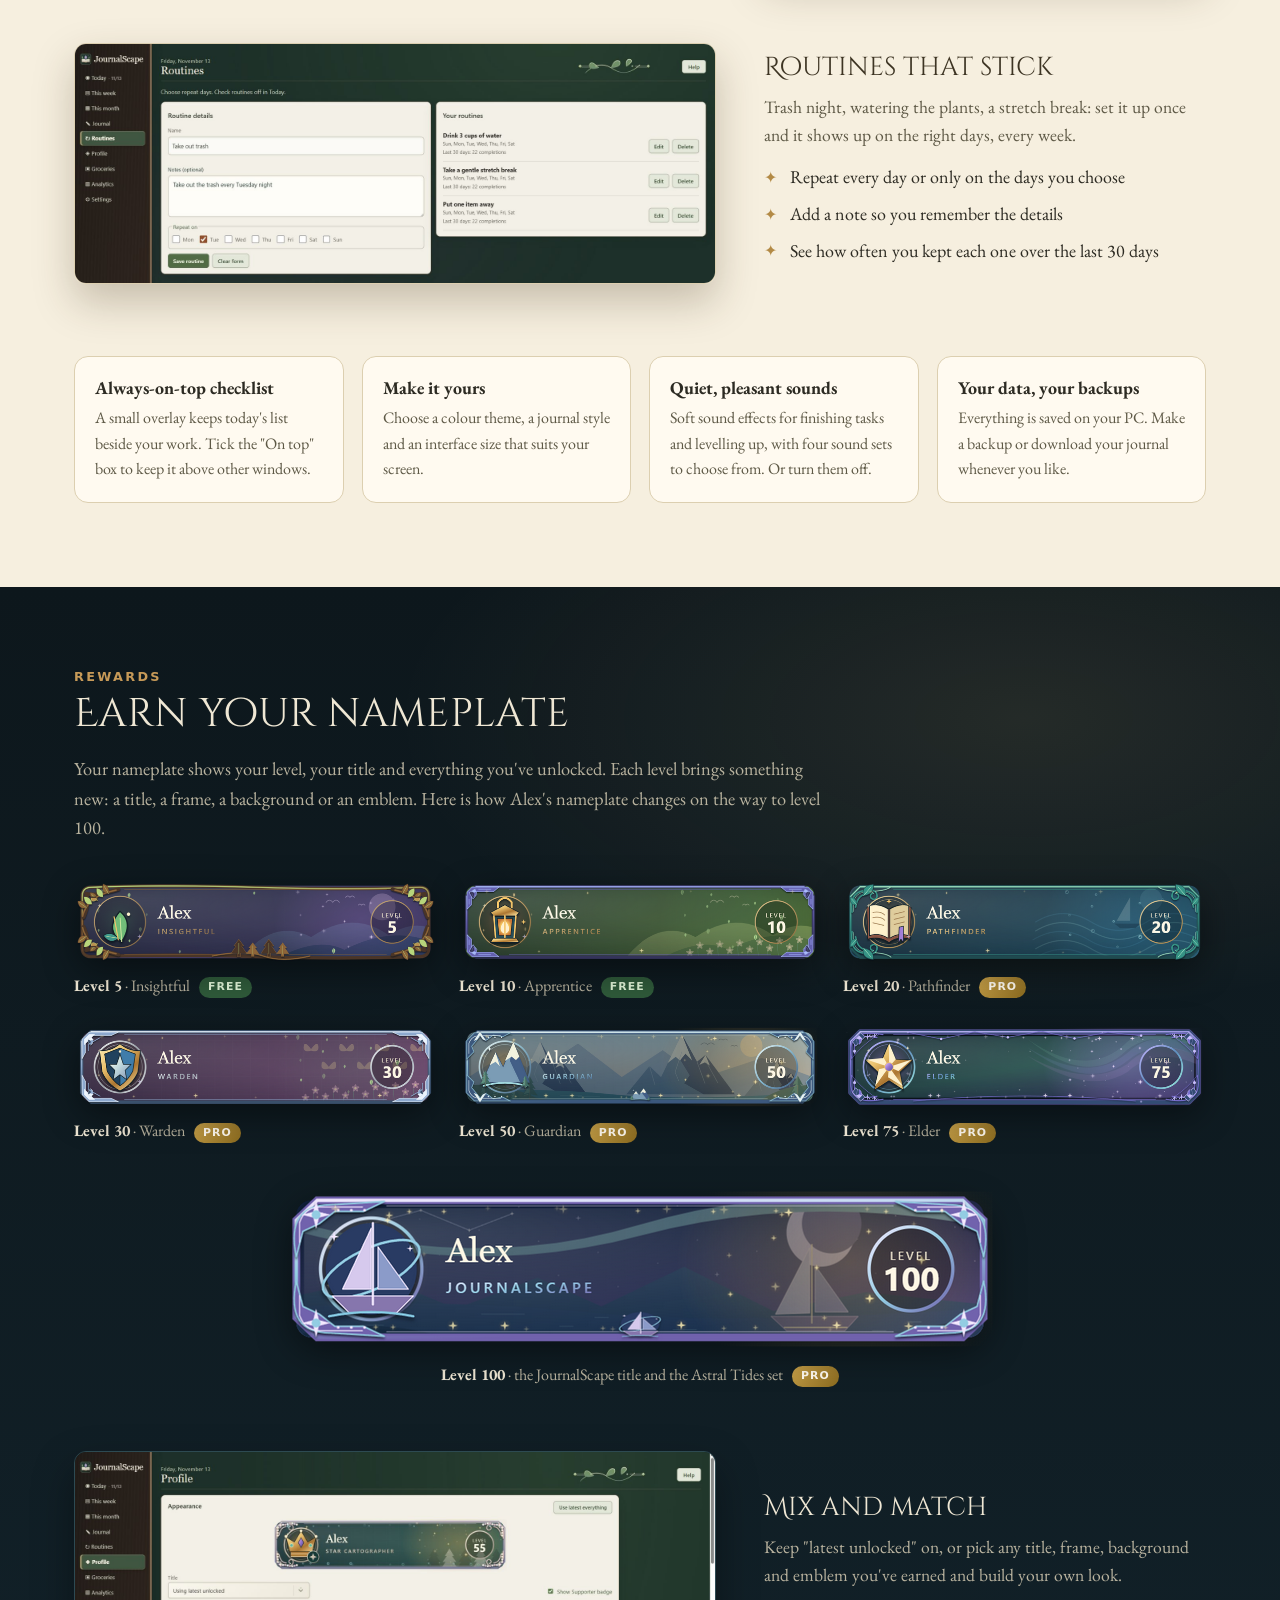
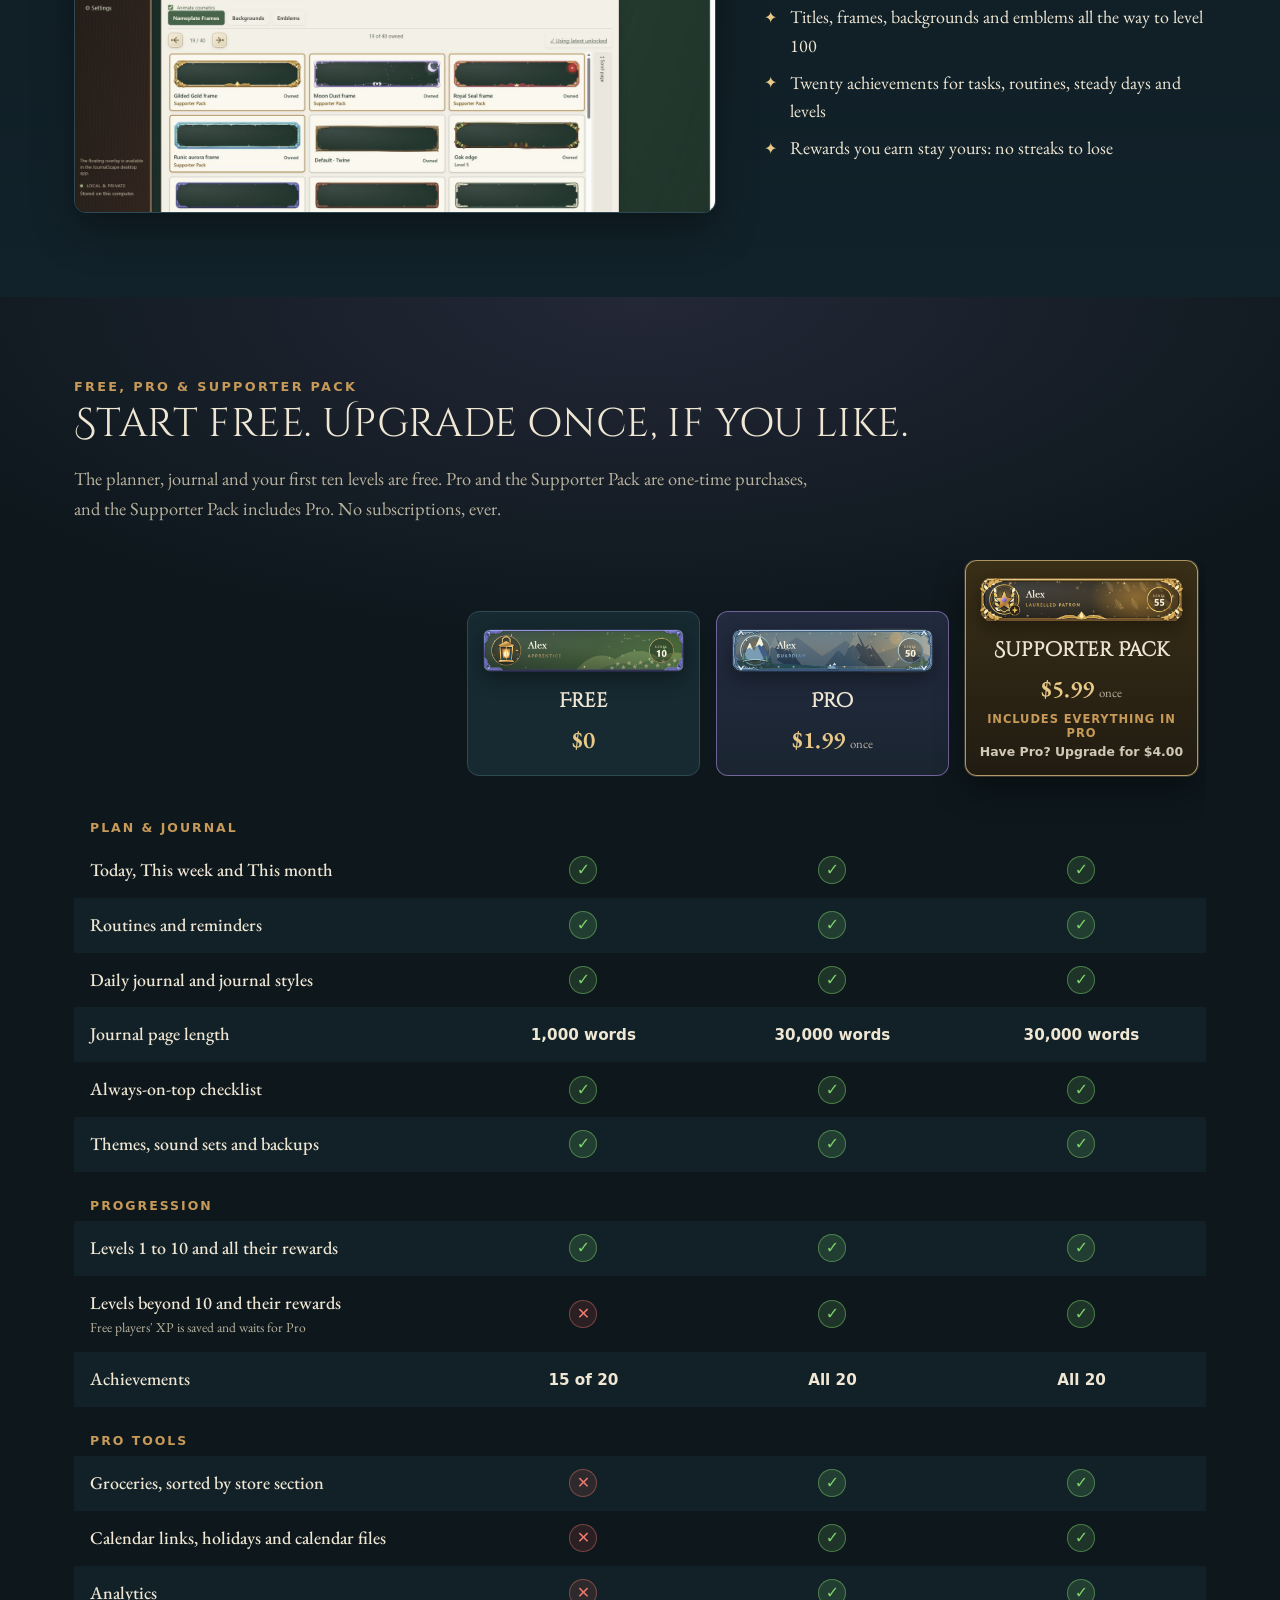
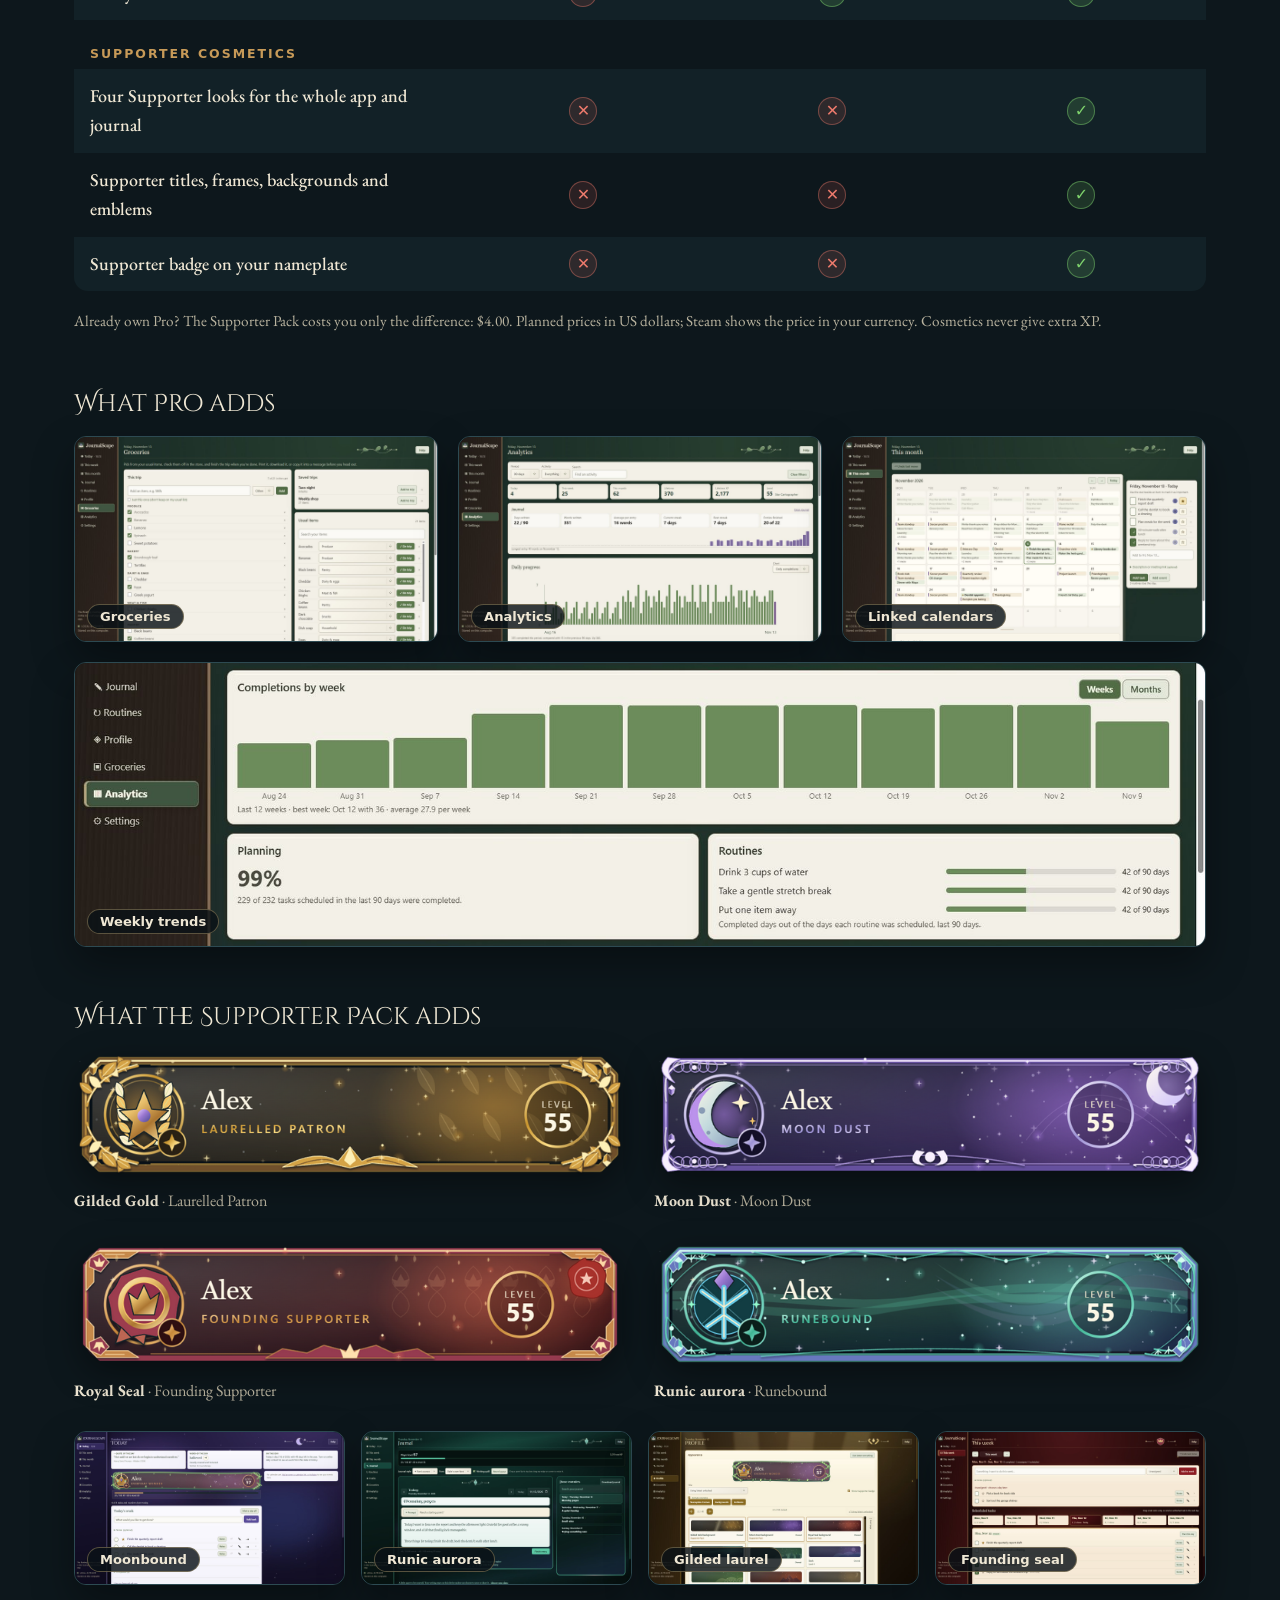
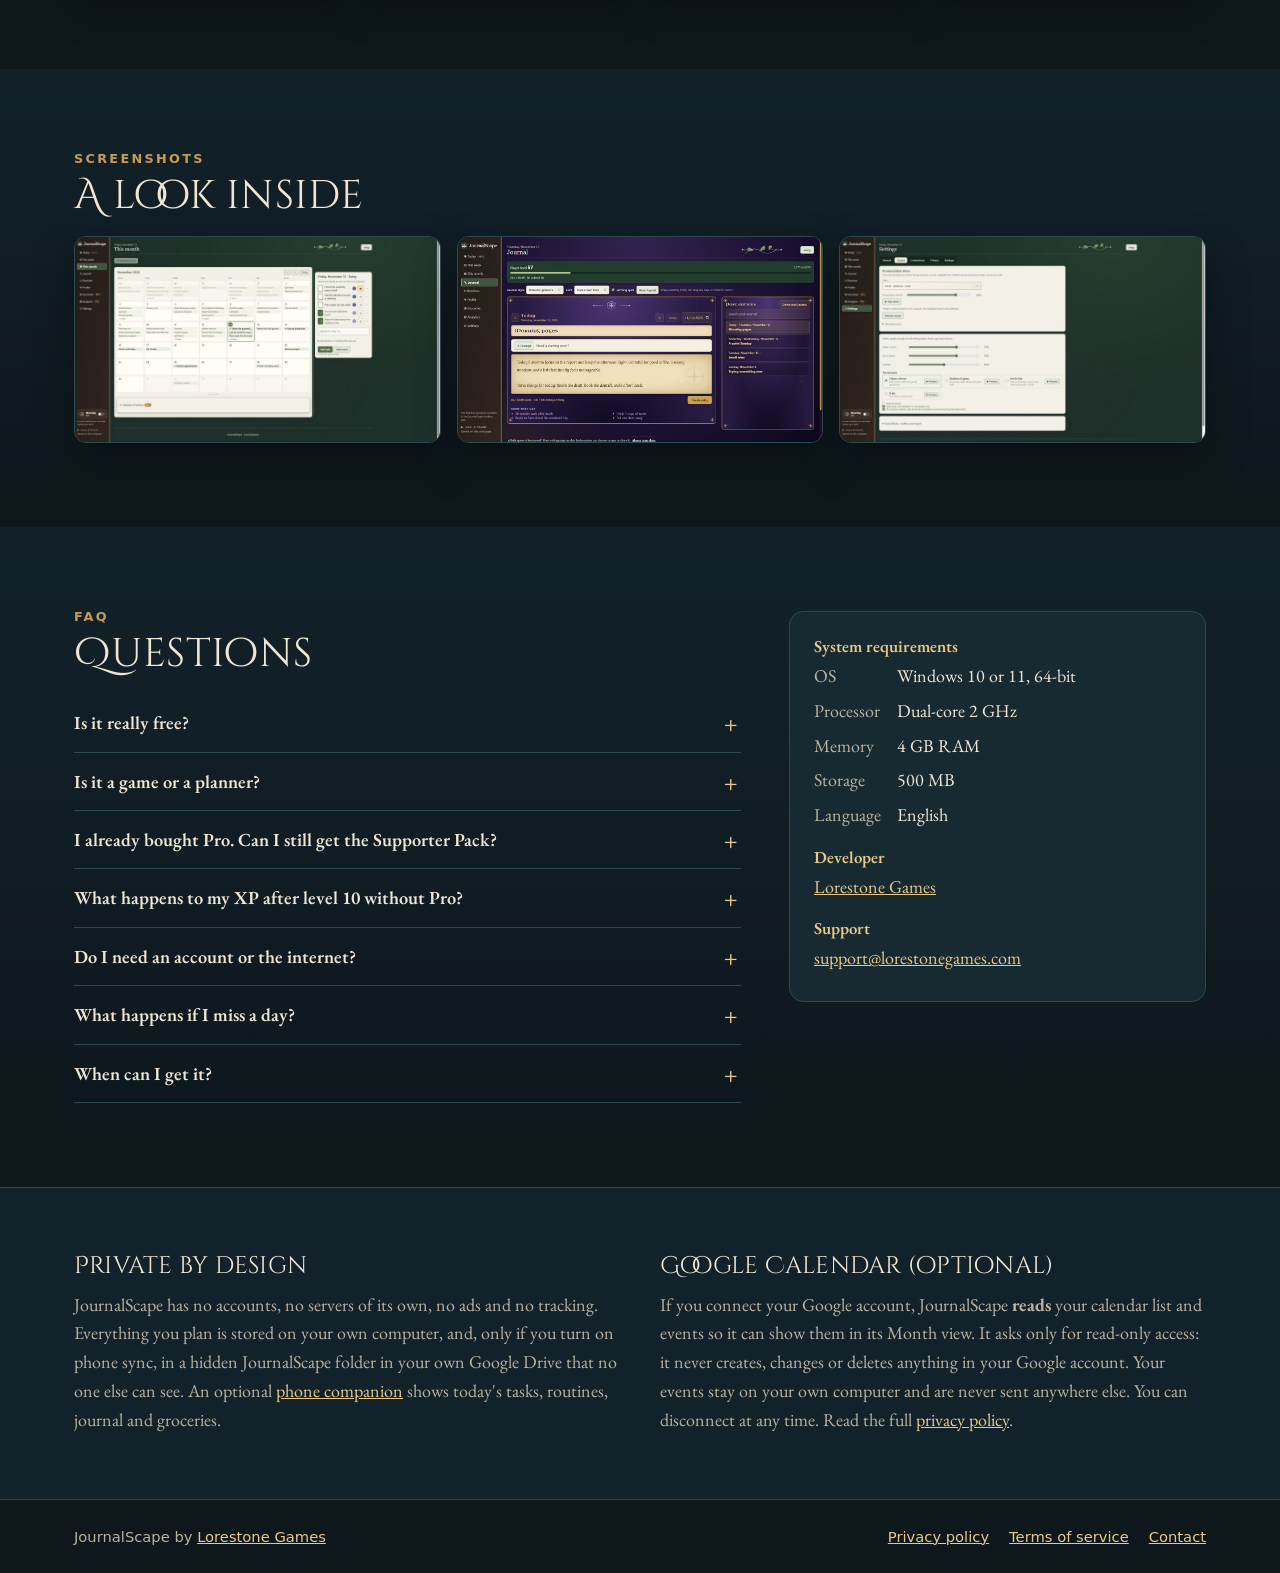
==== commit 30b67a06: "Supporter Pack $5.99 including Pro, $4.00 upgrade for Pro owners Co-Authored-By: Claude Opus 5.5 <no" ====
--- a/index.html
+++ b/index.html
@@ -186,7 +186,7 @@
  <div class="wrap">
   <p class="eyebrow">Free, Pro &amp; Supporter Pack</p>
   <h2>Start free. Upgrade once, if you like.</h2>
-  <p class="section-lede">The planner, journal and your first ten levels are free. Pro and the Supporter Pack are one-time purchases: no subscriptions, ever.</p>
+  <p class="section-lede">The planner, journal and your first ten levels are free. Pro and the Supporter Pack are one-time purchases, and the Supporter Pack includes Pro. No subscriptions, ever.</p>
 
   <div class="compare-scroll">
   <table class="compare">
@@ -196,7 +196,7 @@
      <td class="corner"></td>
      <th scope="col"><div class="ed ed-free"><img src="img/np/earned-10.png" width="720" height="170" alt=""><span class="ed-name">Free</span><span class="ed-price">$0</span></div></th>
      <th scope="col"><div class="ed ed-pro"><img src="img/np/earned-50.png" width="720" height="170" alt=""><span class="ed-name">Pro</span><span class="ed-price">$1.99 <small>once</small></span></div></th>
-     <th scope="col"><div class="ed ed-sup"><img src="img/np/supporter-laurel.png" width="720" height="170" alt=""><span class="ed-name">Supporter Pack</span><span class="ed-price">$4.99 <small>once</small></span><span class="ed-note">Includes everything in Pro</span></div></th>
+     <th scope="col"><div class="ed ed-sup"><img src="img/np/supporter-laurel.png" width="720" height="170" alt=""><span class="ed-name">Supporter Pack</span><span class="ed-price">$5.99 <small>once</small></span><span class="ed-note">Includes everything in Pro</span><span class="ed-upgrade">Have Pro? Upgrade for $4.00</span></div></th>
     </tr>
    </thead>
    <tbody>
@@ -222,7 +222,7 @@
    </tbody>
   </table>
   </div>
-  <p class="note">Planned prices in US dollars; Steam shows the price in your currency. Cosmetics never give extra XP.</p>
+  <p class="note">Already own Pro? The Supporter Pack costs you only the difference: $4.00. Planned prices in US dollars; Steam shows the price in your currency. Cosmetics never give extra XP.</p>
 
   <h3 class="sub-h">What Pro adds</h3>
   <div class="pro-shots">
@@ -267,6 +267,7 @@
    <h2>Questions</h2>
    <details><summary>Is it really free?</summary><p>Yes. The planner, journal, routines and levels 1 to 10 with all their rewards are free. Pro and the Supporter Pack are optional one-time purchases, and there are no subscriptions or ads.</p></details>
    <details><summary>Is it a game or a planner?</summary><p>Both. It is a real planner and journal first. The role-playing layer (XP, levels and rewards) is there to make finishing things feel good.</p></details>
+   <details><summary>I already bought Pro. Can I still get the Supporter Pack?</summary><p>Yes. The Supporter Pack includes Pro, so you only pay the difference: $4.00 instead of $5.99.</p></details>
    <details><summary>What happens to my XP after level 10 without Pro?</summary><p>It is saved. You keep earning it, and the moment you get Pro your level catches up with everything you earned.</p></details>
    <details><summary>Do I need an account or the internet?</summary><p>No. JournalScape runs on your PC and saves everything there. It works offline.</p></details>
    <details><summary>What happens if I miss a day?</summary><p>Nothing bad. There are no streaks to lose. Achievements count the days you got something done, not days in a row.</p></details>
--- a/site.css
+++ b/site.css
@@ -216,3 +216,5 @@
  .ed img{display:none}
  .ed-note{font-size:.6rem}
 }
+.ed-upgrade{font:600 .78rem system-ui,sans-serif;color:var(--ink);opacity:.85}
+@media (max-width:640px){.ed-upgrade{font-size:.62rem}}
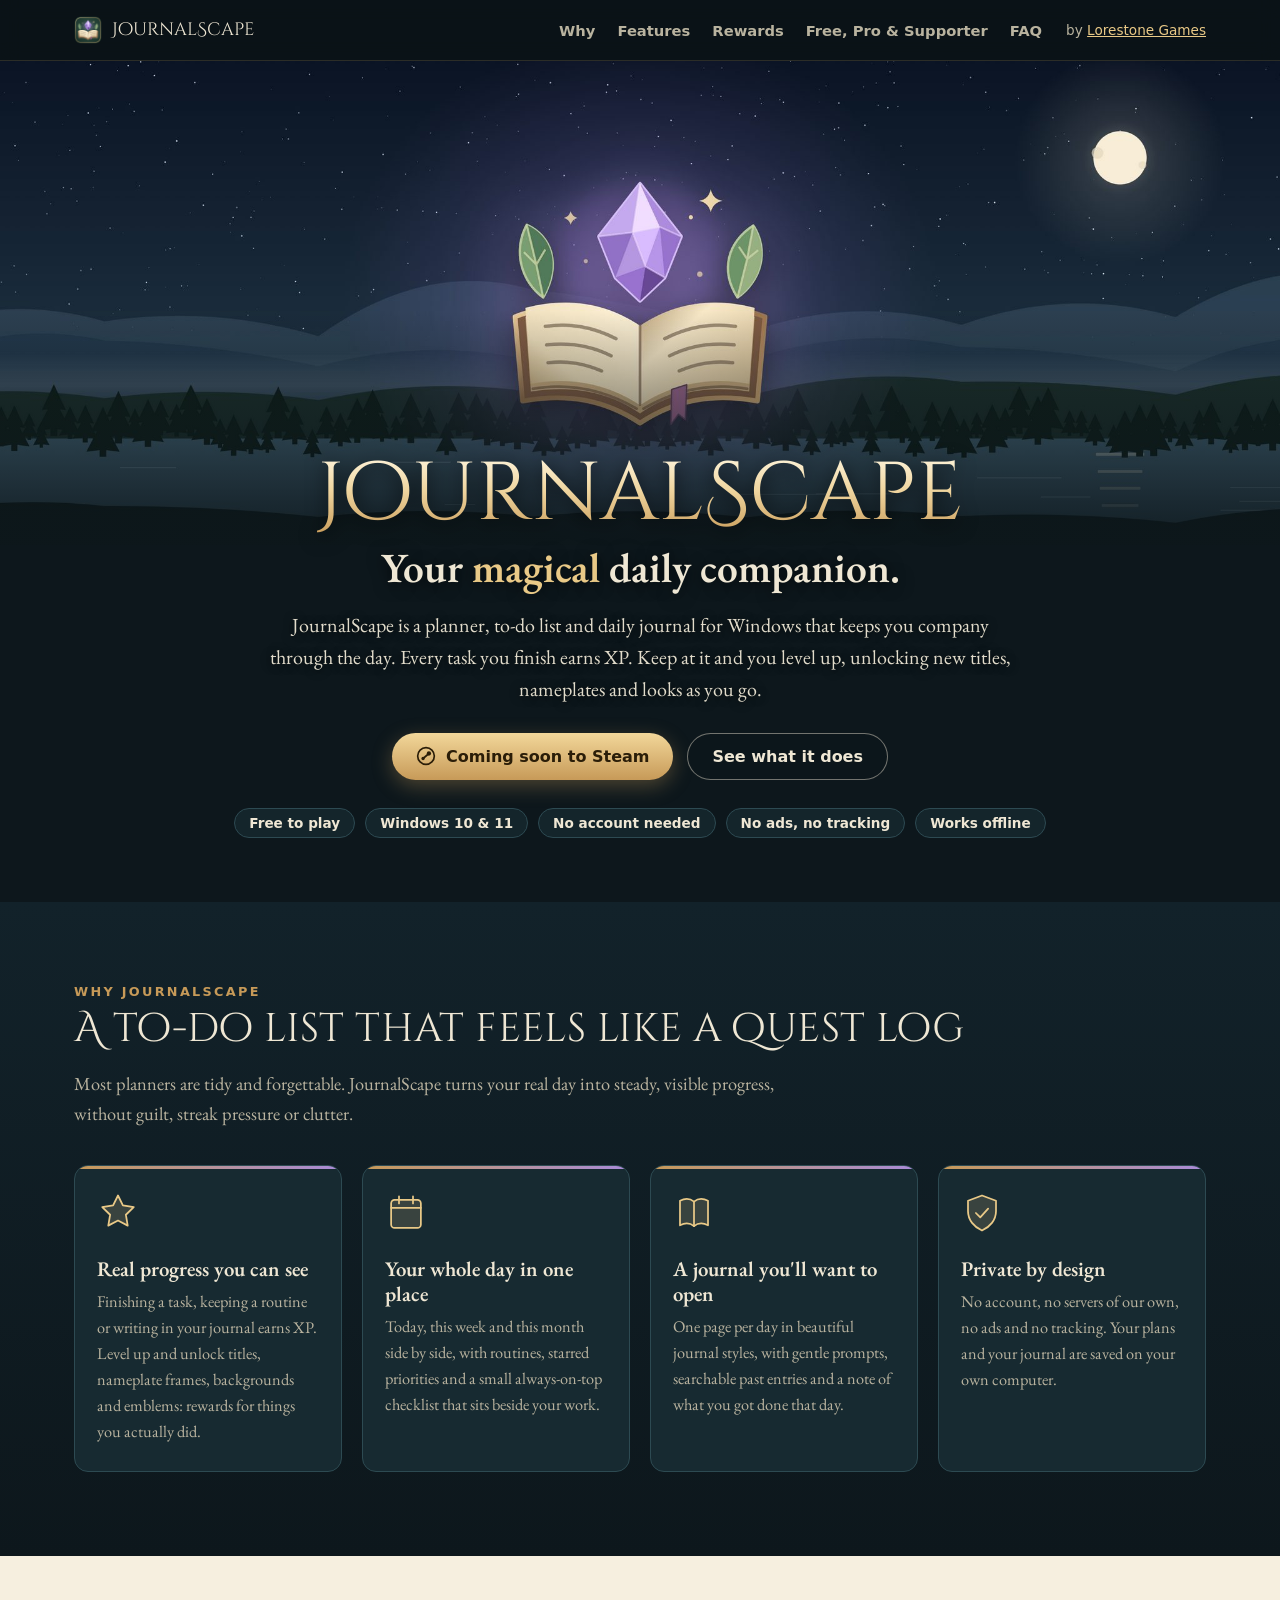
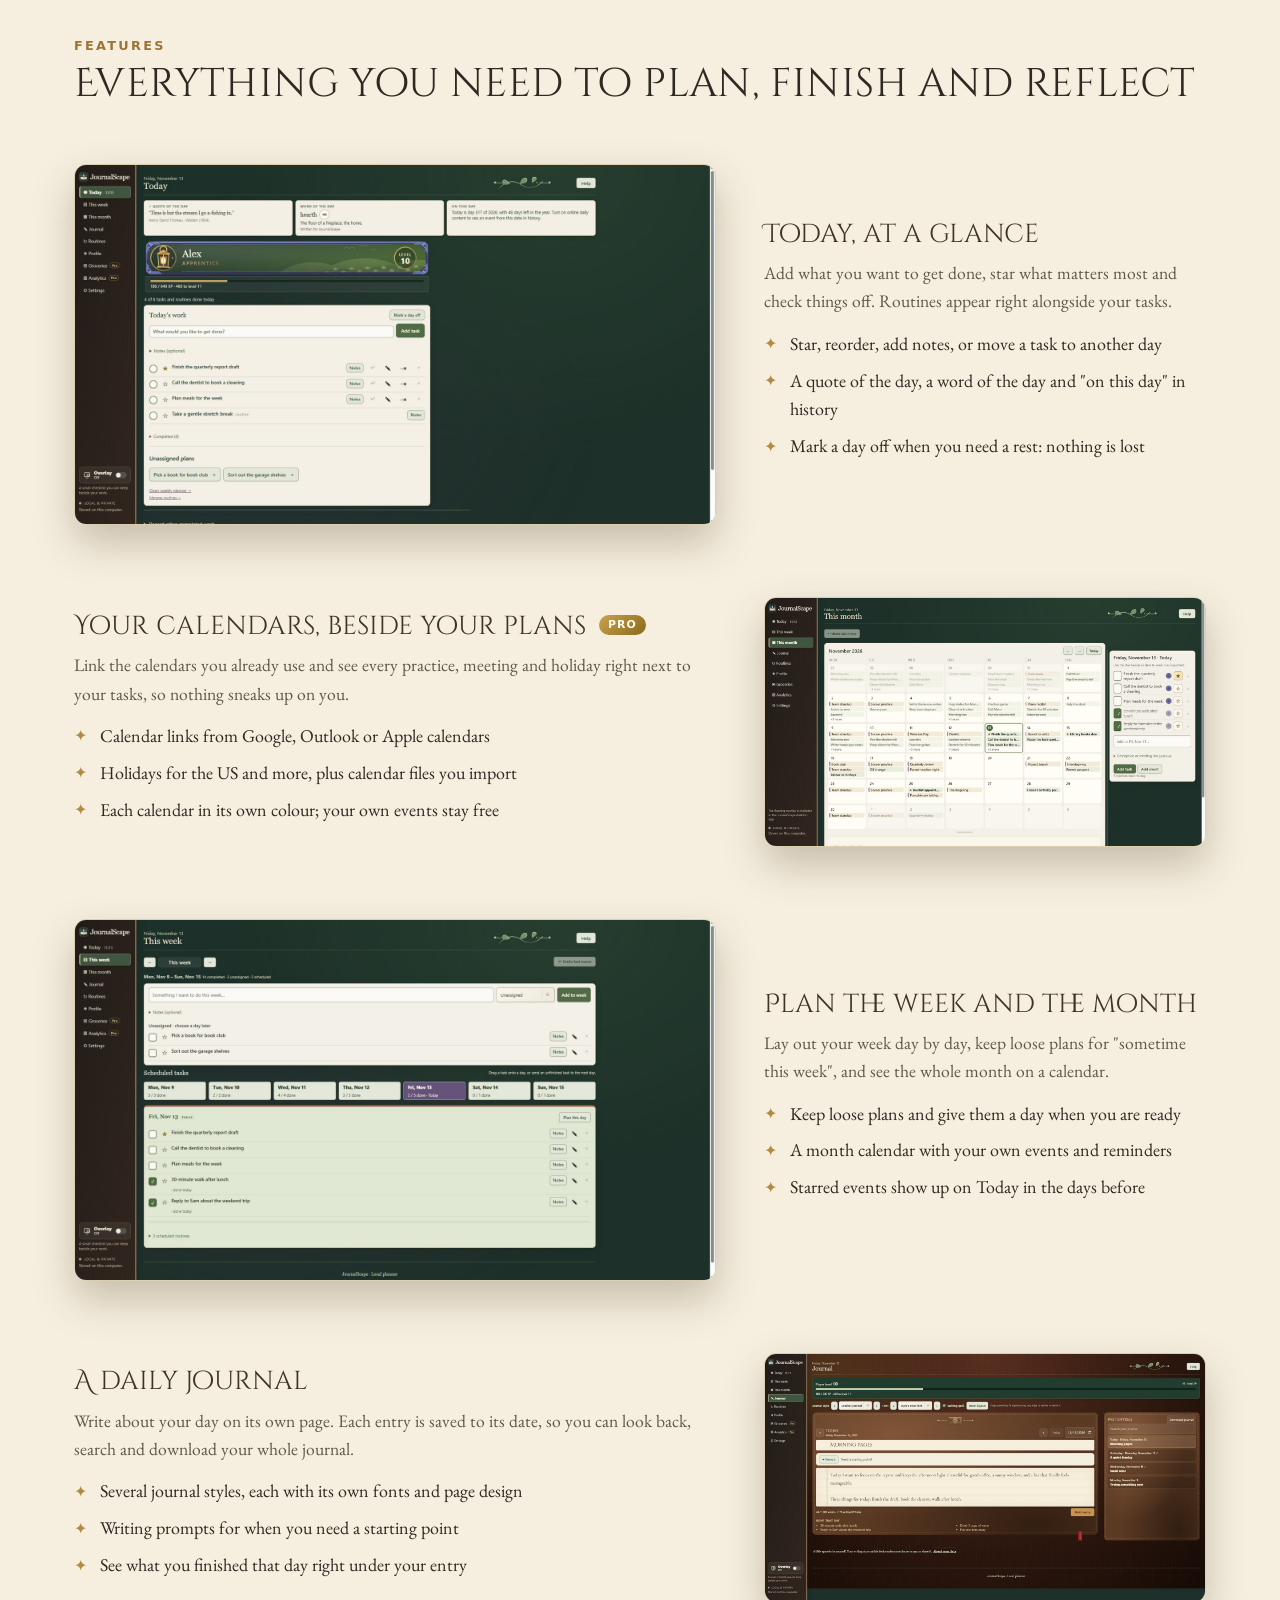
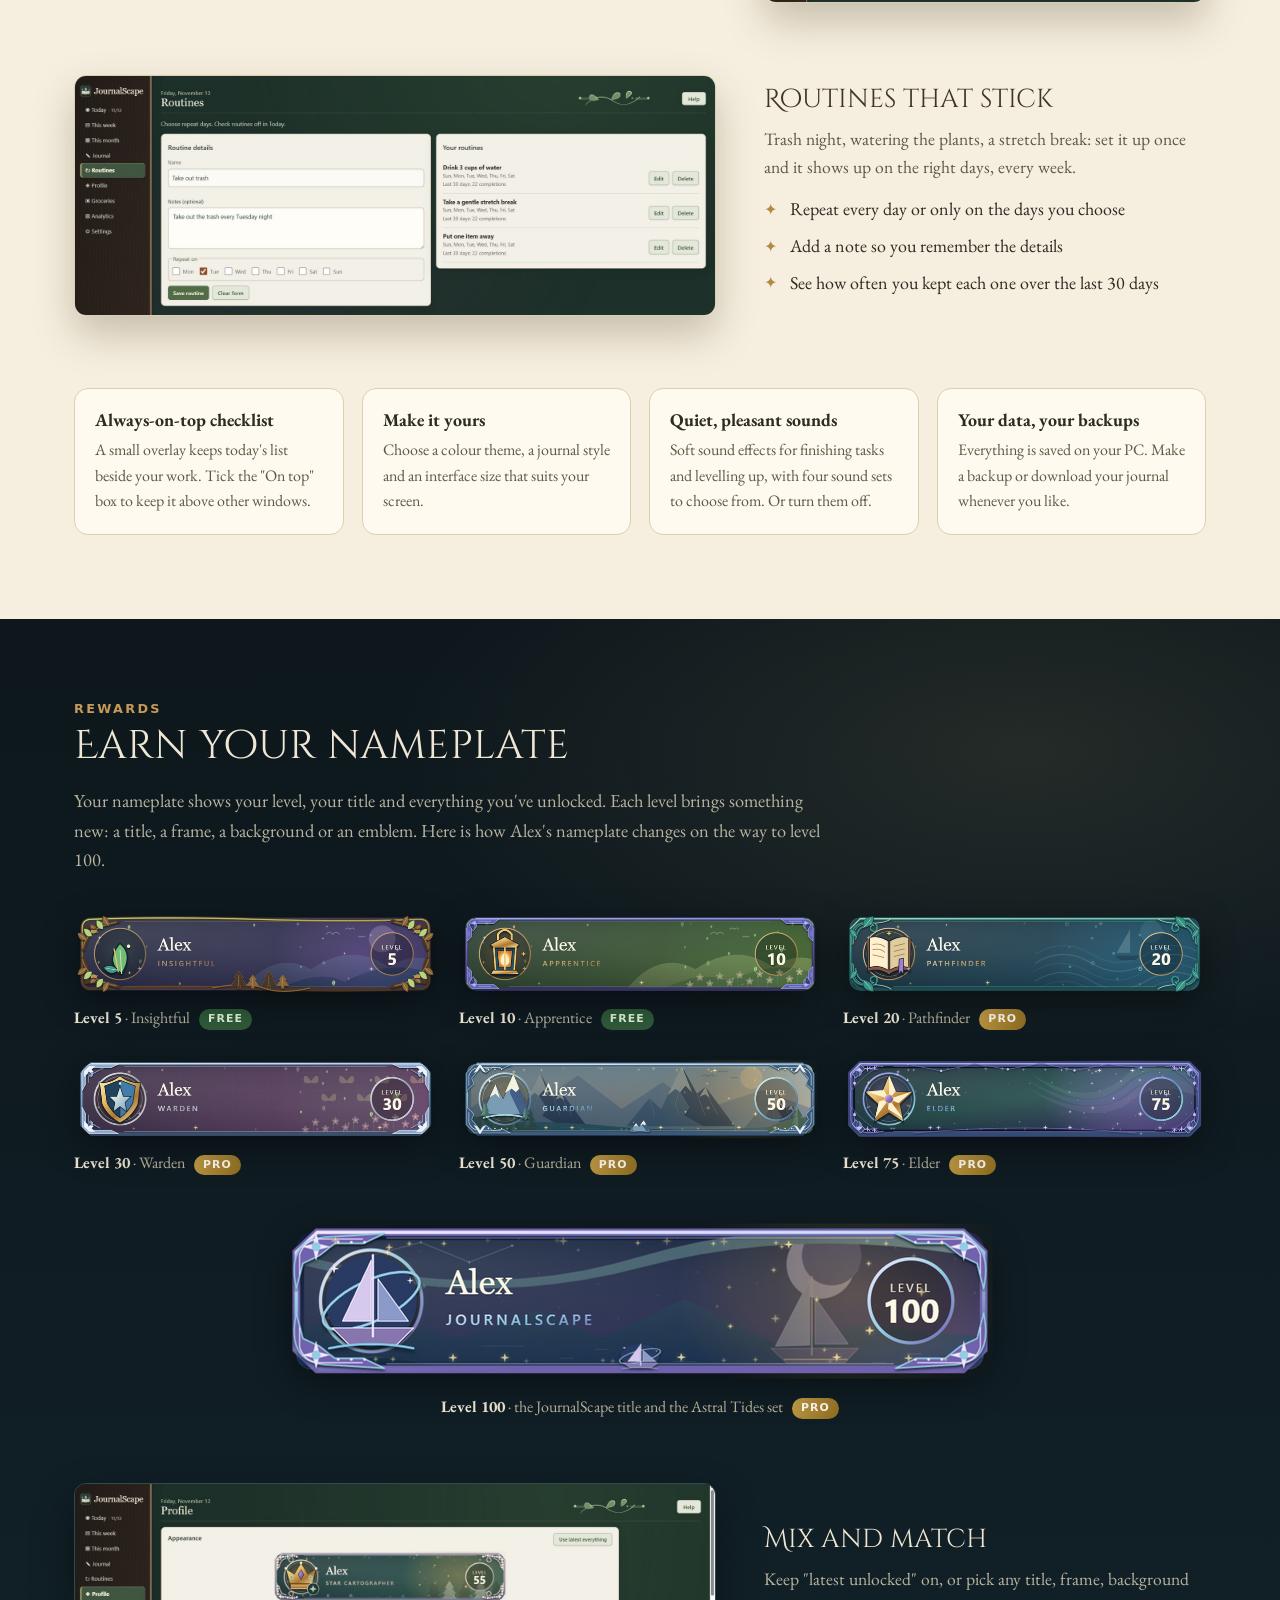
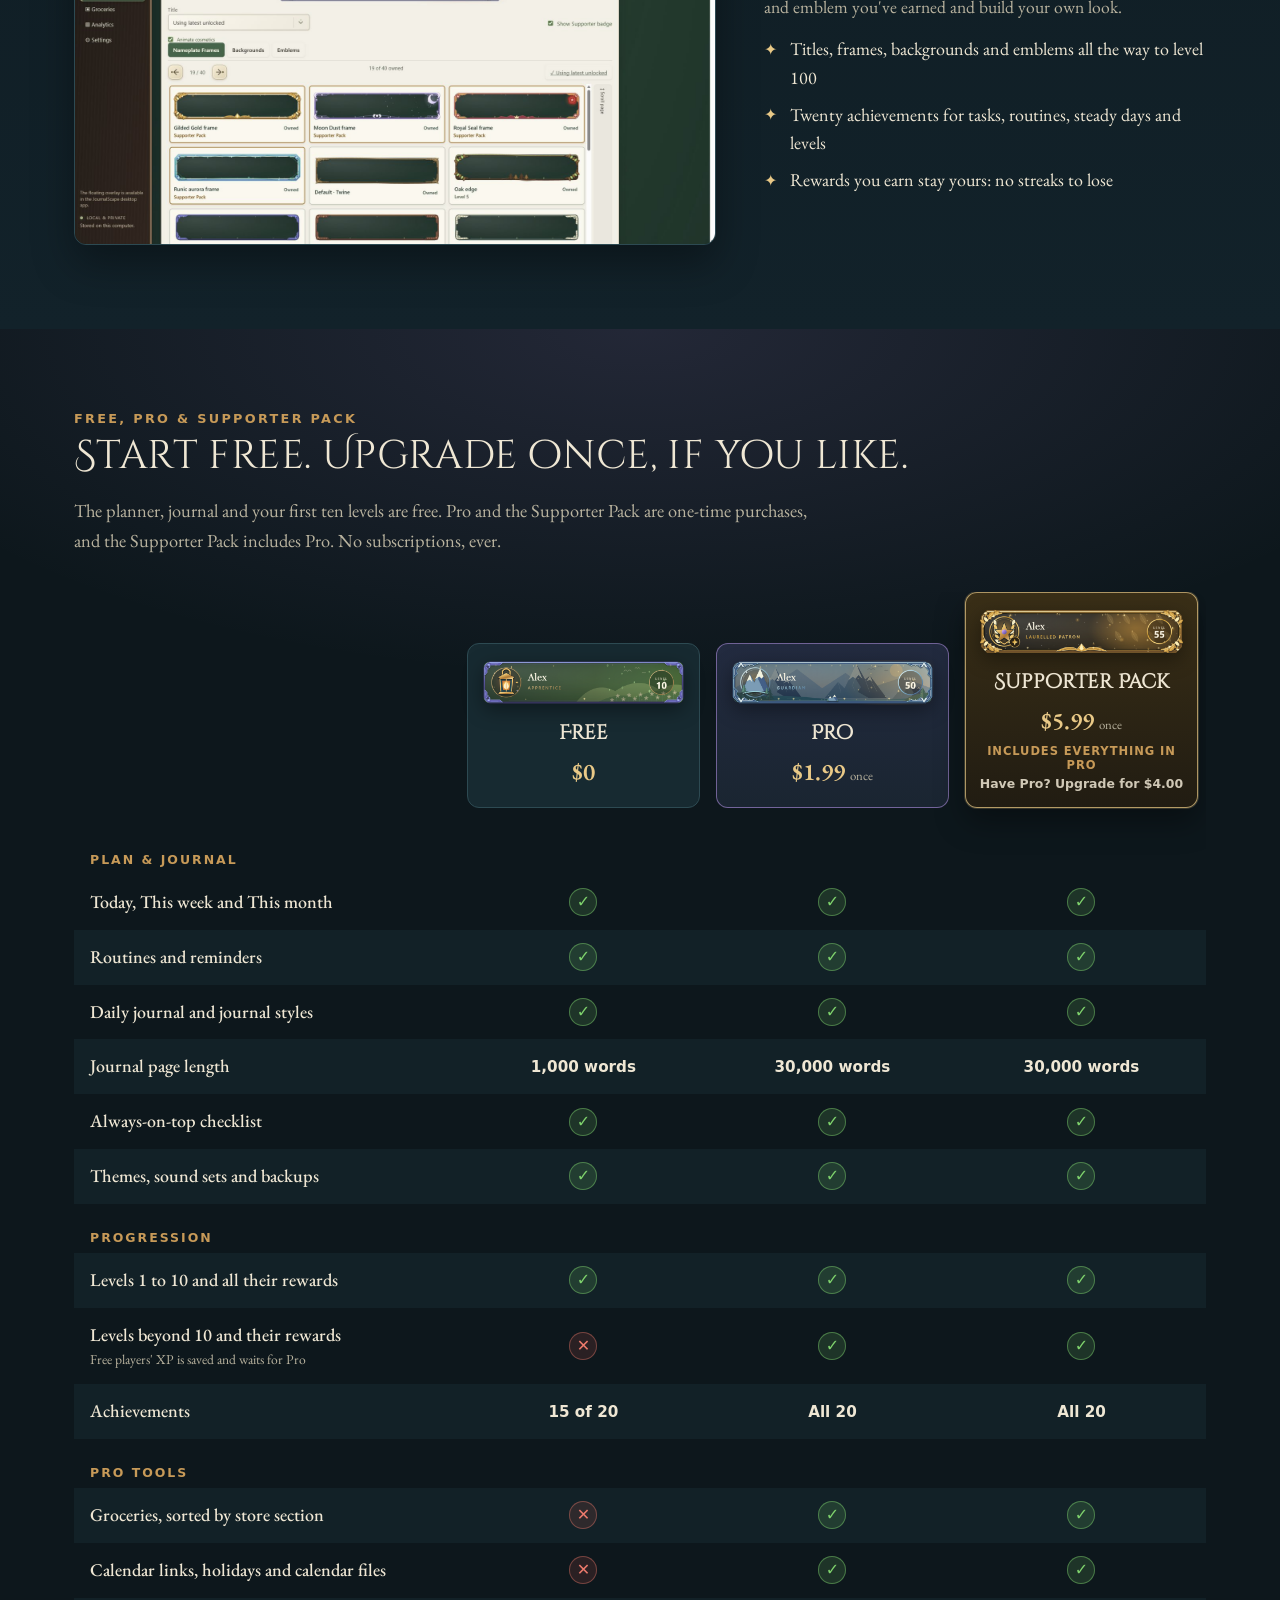
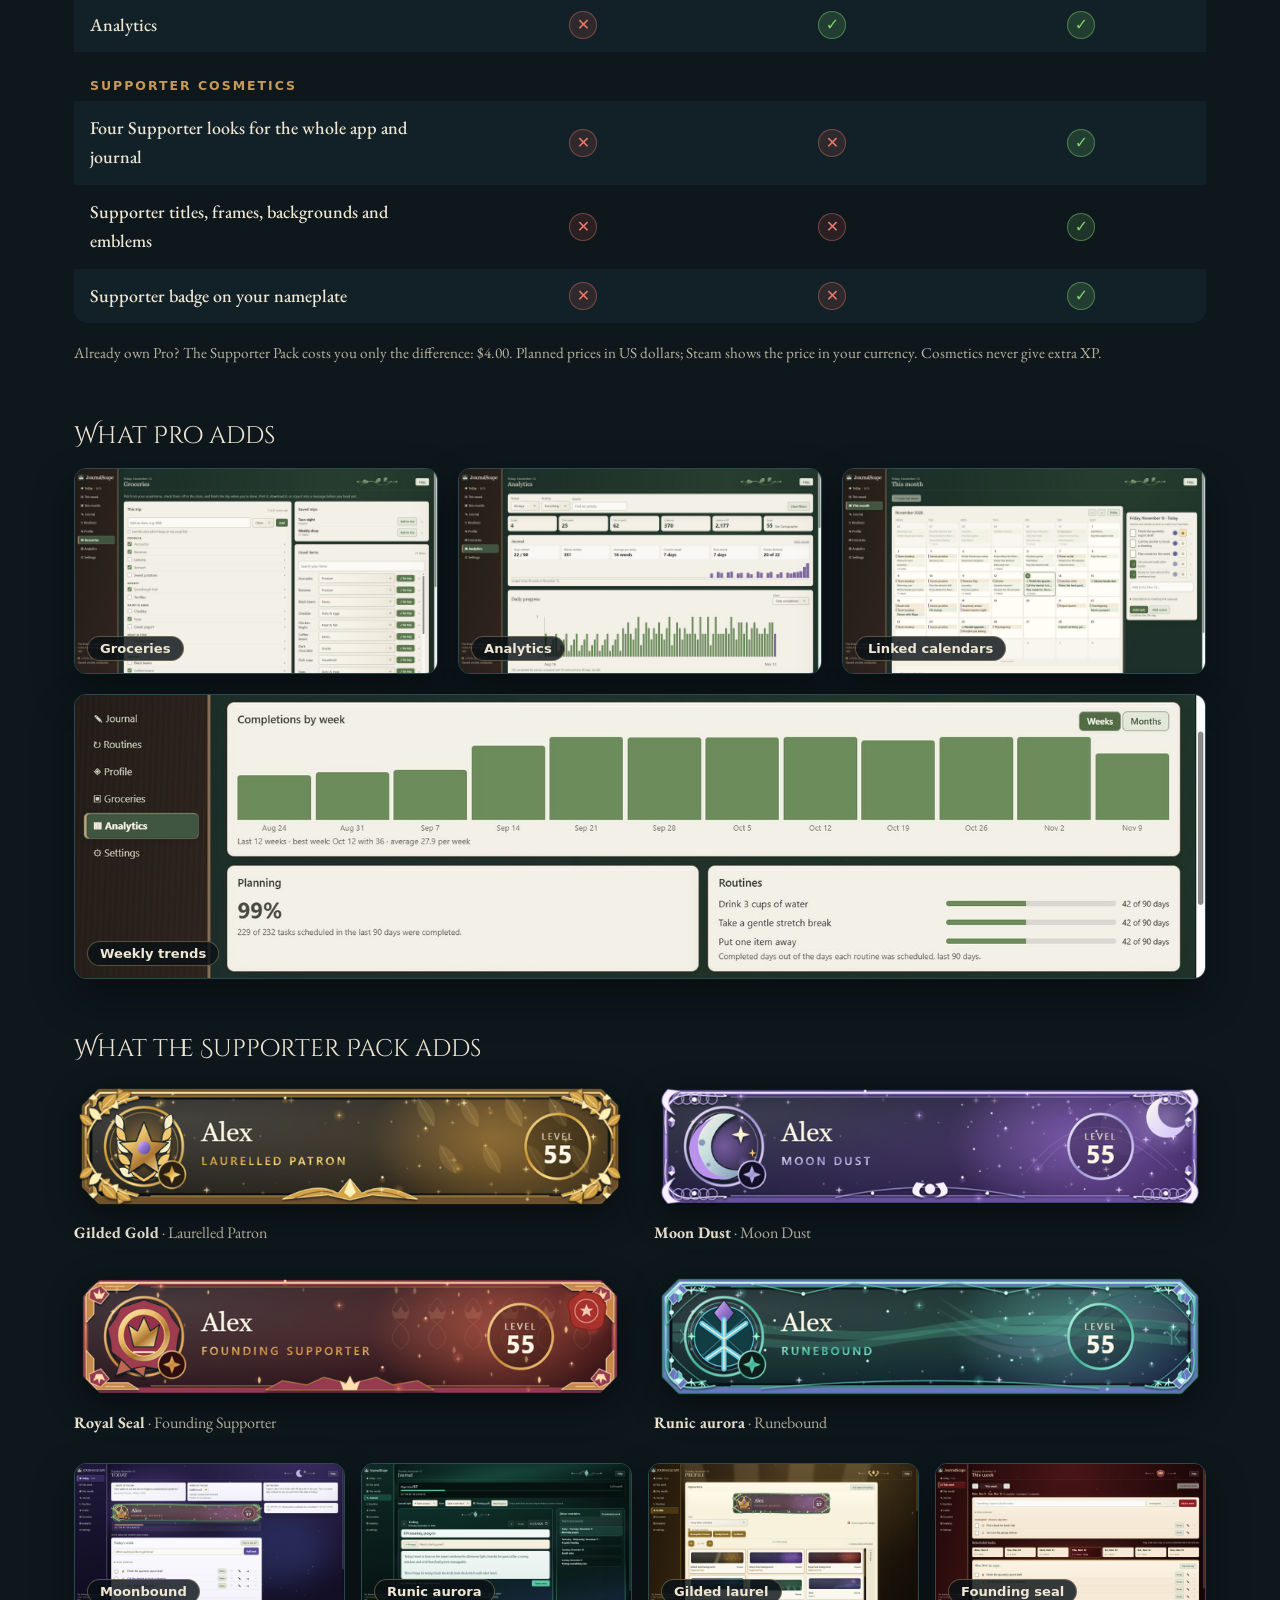
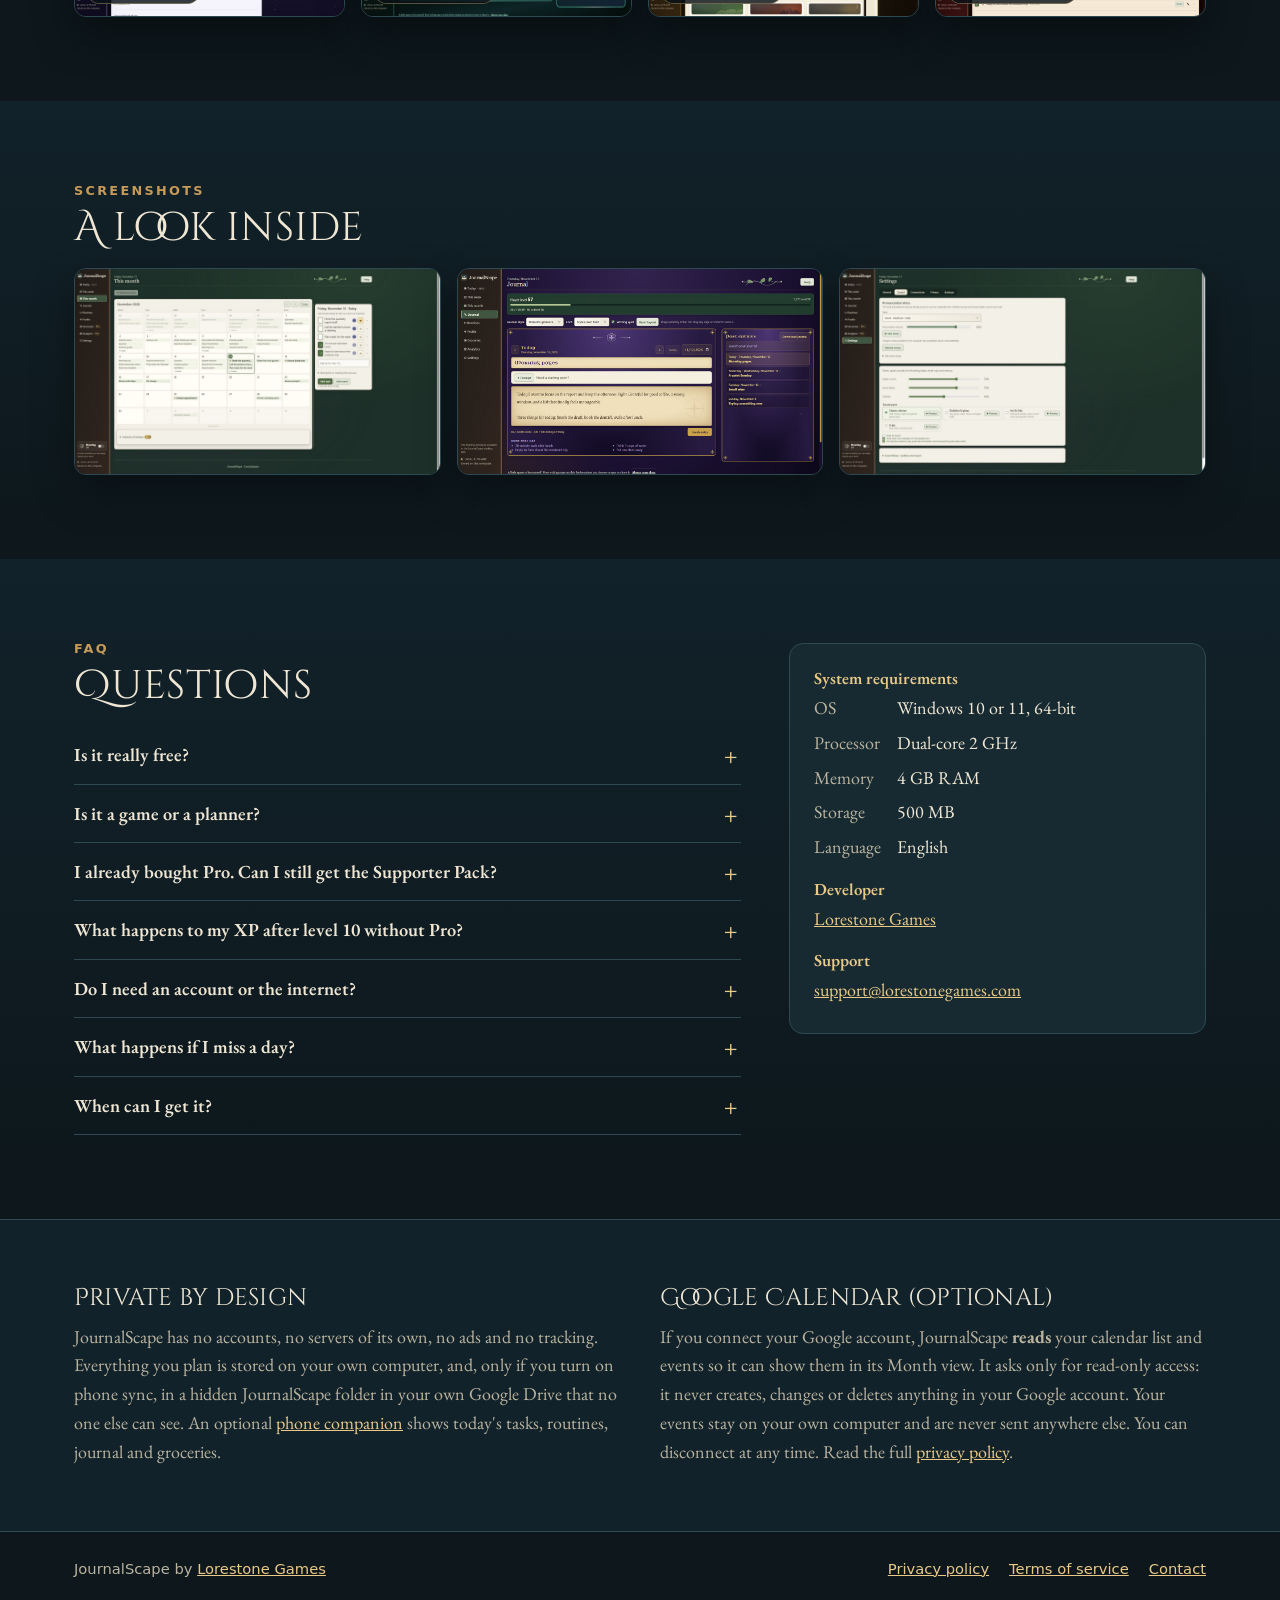
==== commit 517c571a: "Slogan: Your magical daily companion Co-Authored-By: Claude Opus 5.5 <noreply@anthropic.com>" ====
--- a/index.html
+++ b/index.html
@@ -3,11 +3,11 @@
 <head>
 <meta charset="utf-8">
 <meta name="viewport" content="width=device-width,initial-scale=1">
-<title>JournalScape · A magical planner for Windows</title>
+<title>JournalScape · Your magical daily companion</title>
 <meta name="description" content="JournalScape is a free magical planner, to-do list and daily journal for Windows. Every task you finish earns XP toward levels, titles and nameplates. No account, no ads, no tracking.">
 <meta name="theme-color" content="#0f1a20">
 <meta property="og:title" content="JournalScape">
-<meta property="og:description" content="A magical planner and daily journal for Windows. Finish real things, earn XP, level up.">
+<meta property="og:description" content="Your magical daily companion: a planner and daily journal for Windows. Finish real things, earn XP, level up.">
 <meta property="og:image" content="https://journalscape.lorestonegames.com/img/journalscape-header.jpg">
 <meta property="og:type" content="website">
 <link rel="stylesheet" href="site.css">
@@ -30,8 +30,8 @@
  <div class="hero-art" aria-hidden="true"></div>
  <div class="wrap hero-in">
   <p class="wordmark">JournalScape</p>
-  <h1>Your to-do list, <span>with a little magic in it.</span></h1>
-  <p class="lede">JournalScape is a magical planner and daily journal for Windows. Every task you finish earns XP. Keep at it and you level up, unlocking new titles, nameplates and looks as you go.</p>
+  <h1>Your <span>magical</span> daily companion.</h1>
+  <p class="lede">JournalScape is a planner, to-do list and daily journal for Windows that keeps you company through the day. Every task you finish earns XP. Keep at it and you level up, unlocking new titles, nameplates and looks as you go.</p>
   <div class="cta">
    <span class="btn btn-steam" aria-disabled="true" title="The Steam page will open here when it is live"><svg viewBox="0 0 24 24" width="20" height="20" aria-hidden="true"><circle cx="12" cy="12" r="10" fill="none" stroke="currentColor" stroke-width="2"/><circle cx="15.5" cy="9" r="2.6" fill="currentColor"/><circle cx="8.5" cy="15" r="2" fill="currentColor"/><path d="M8.5 15 15.5 9" stroke="currentColor" stroke-width="2"/></svg> Coming soon to Steam</span>
    <a class="btn btn-ghost" href="#features">See what it does</a>
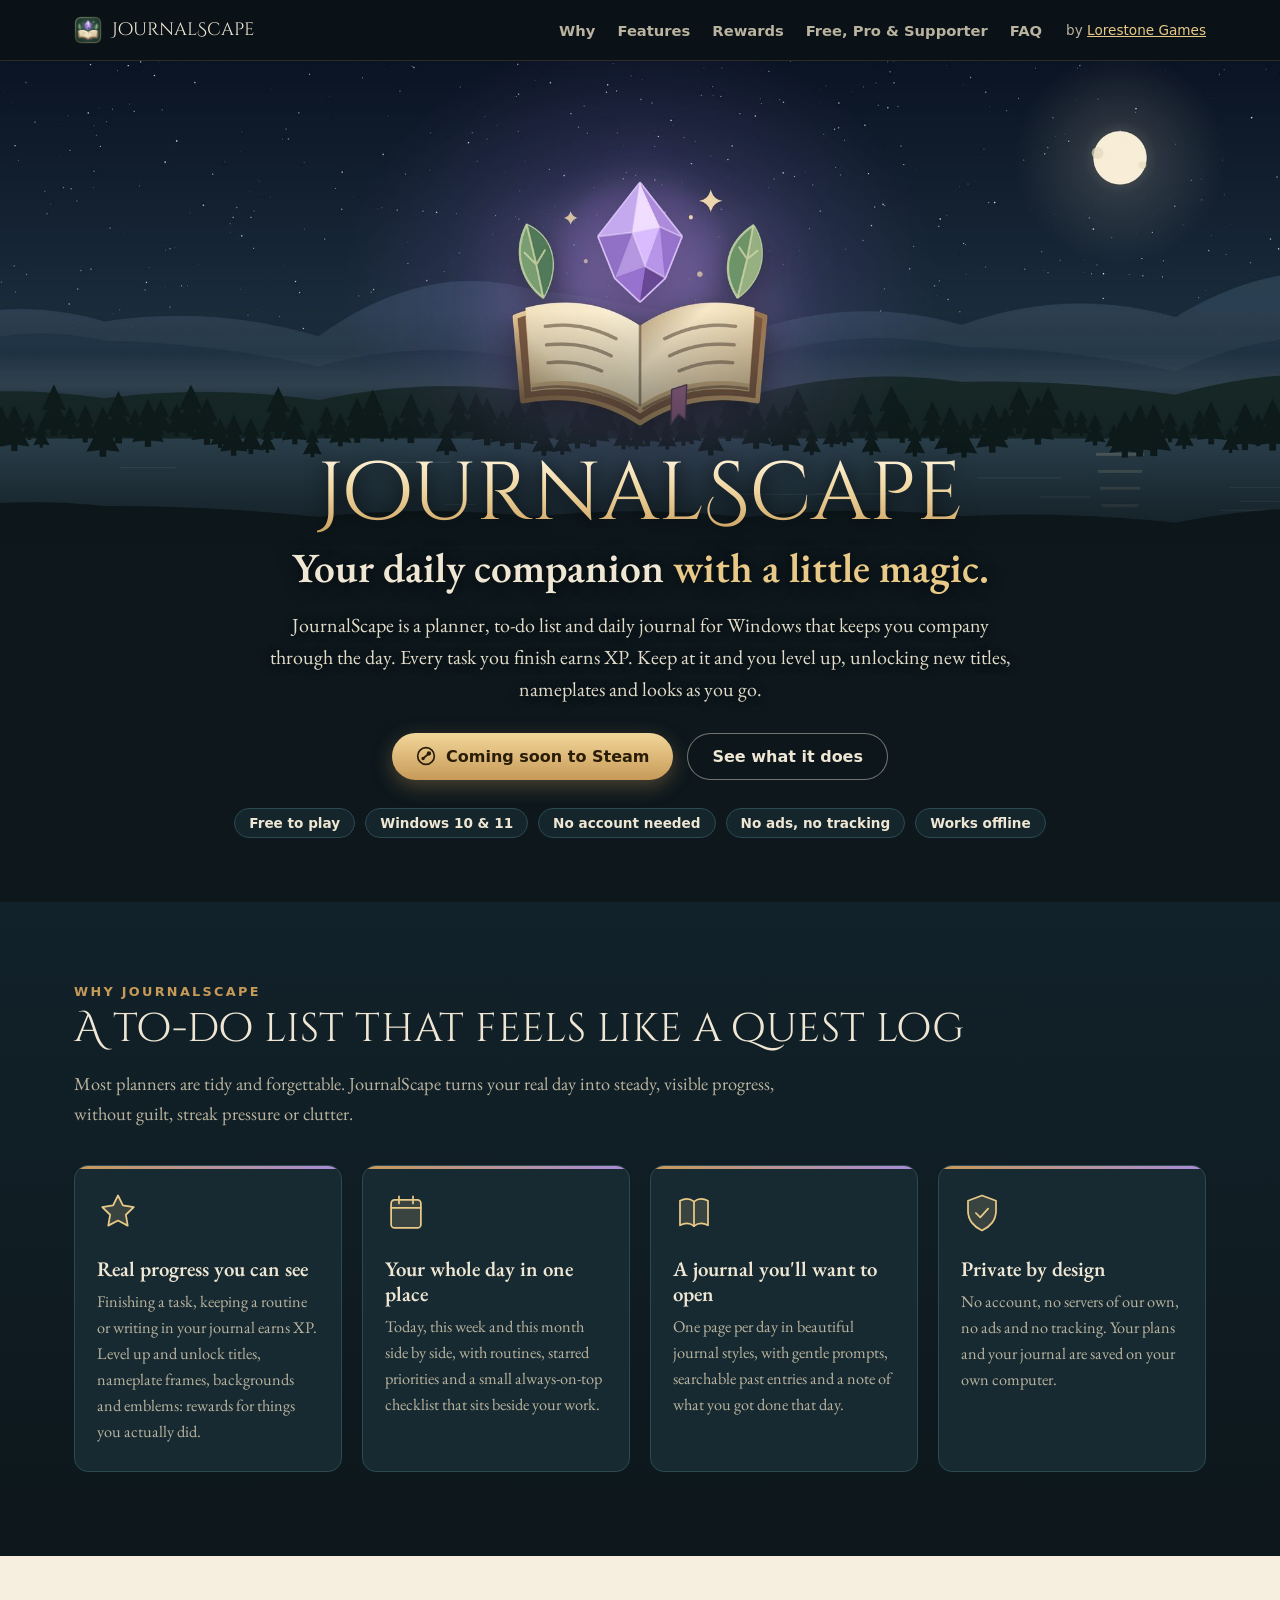
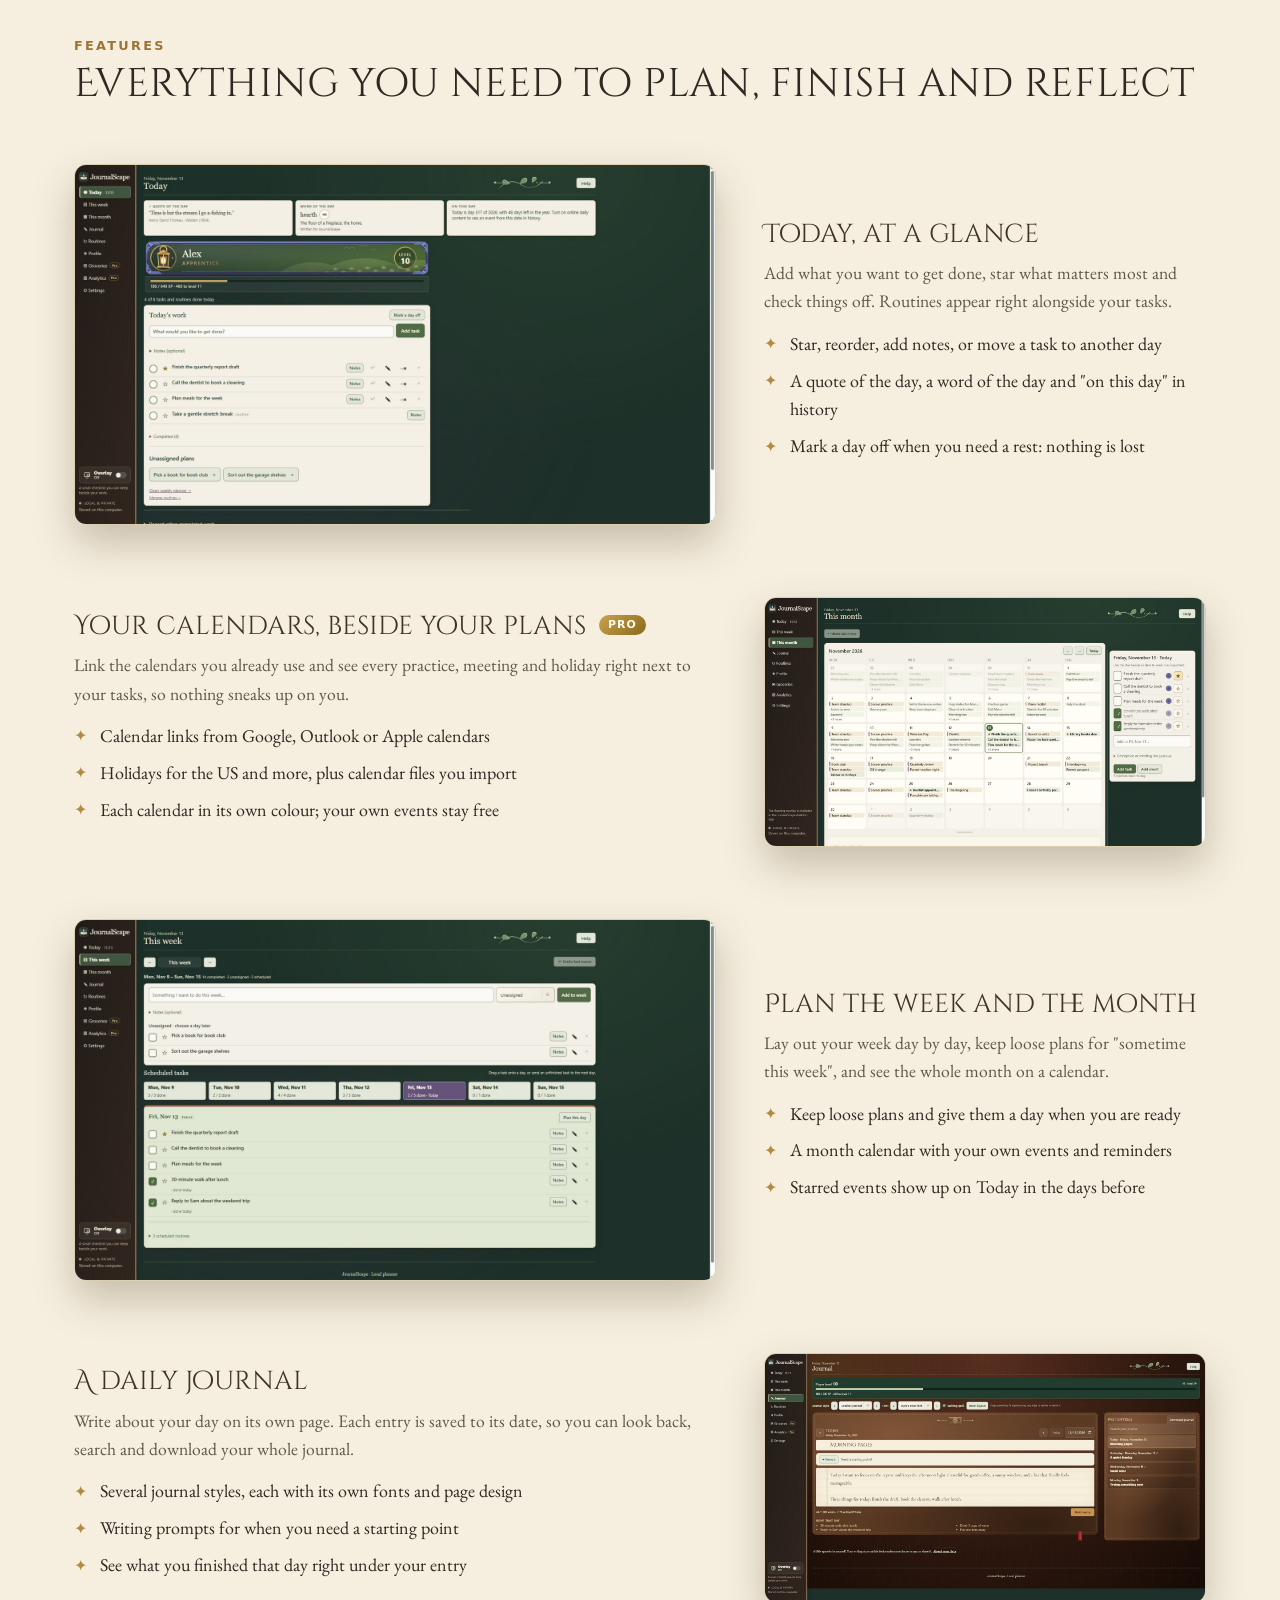
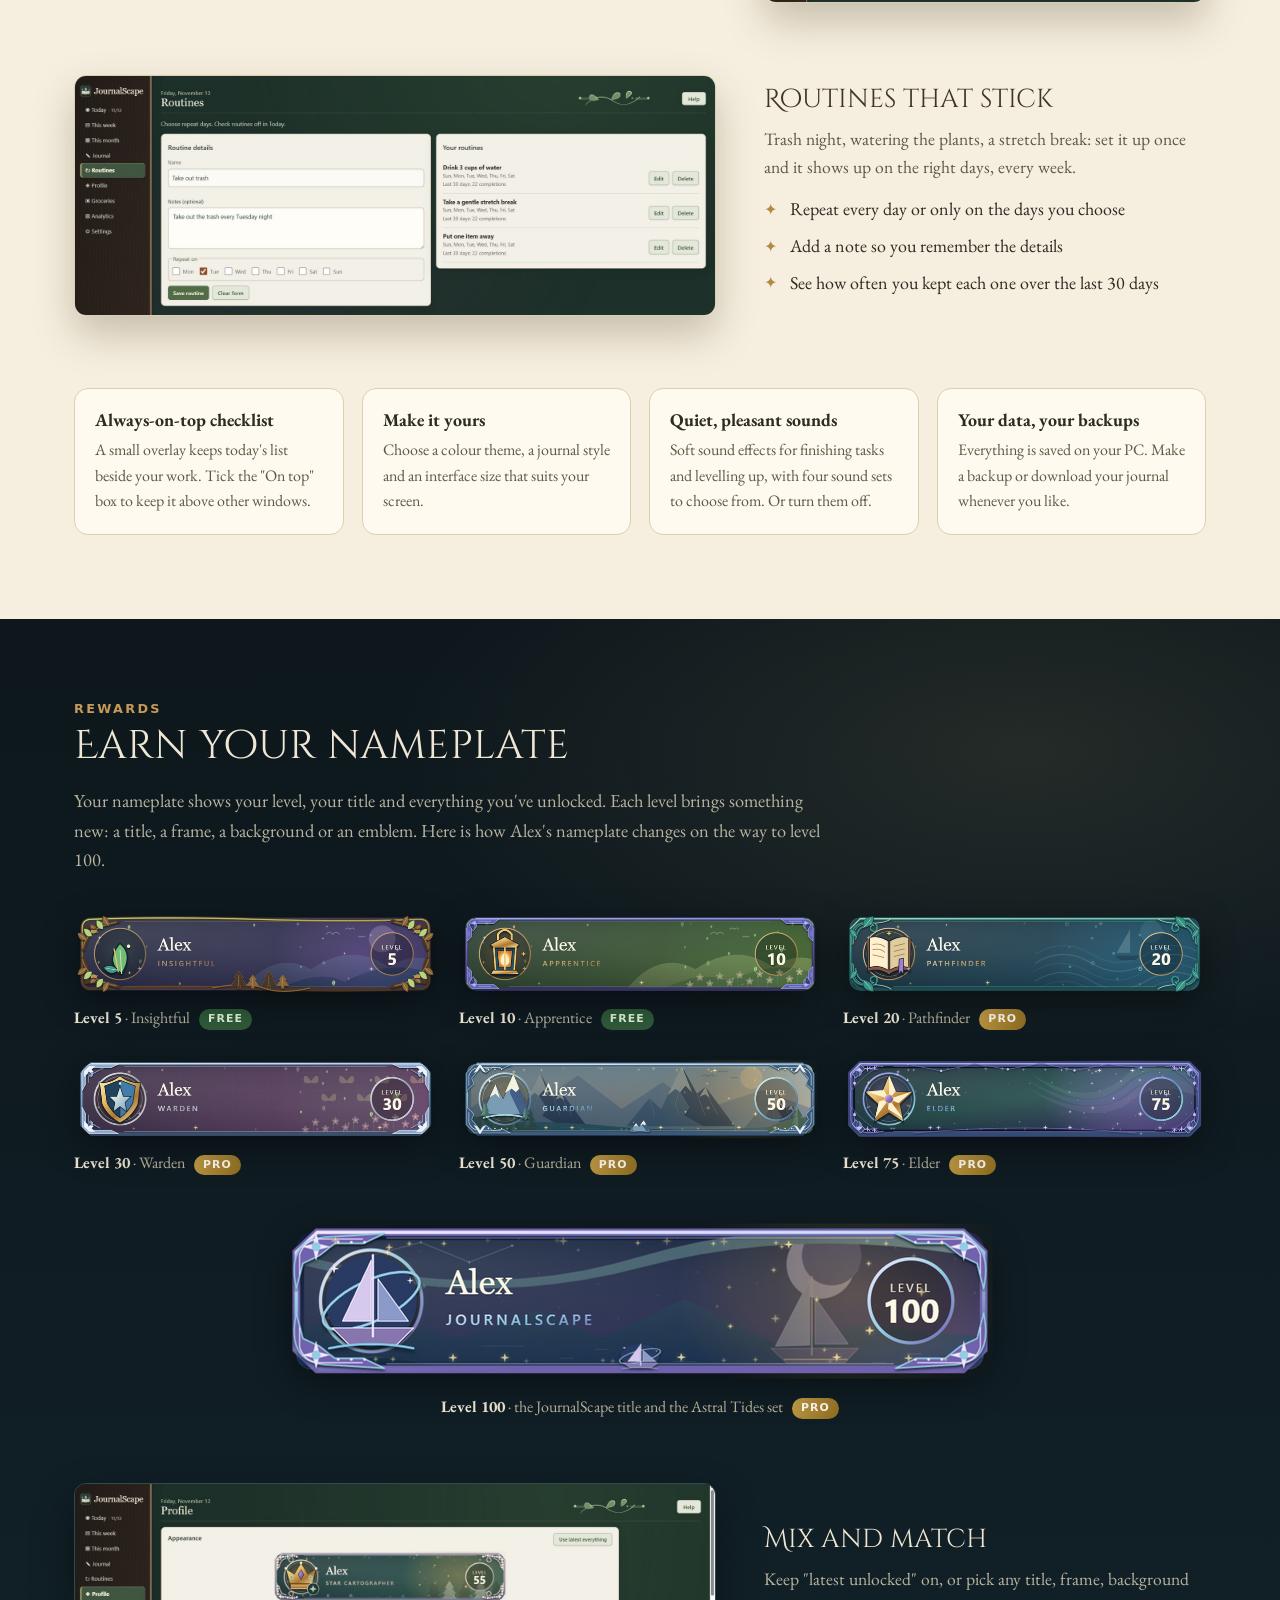
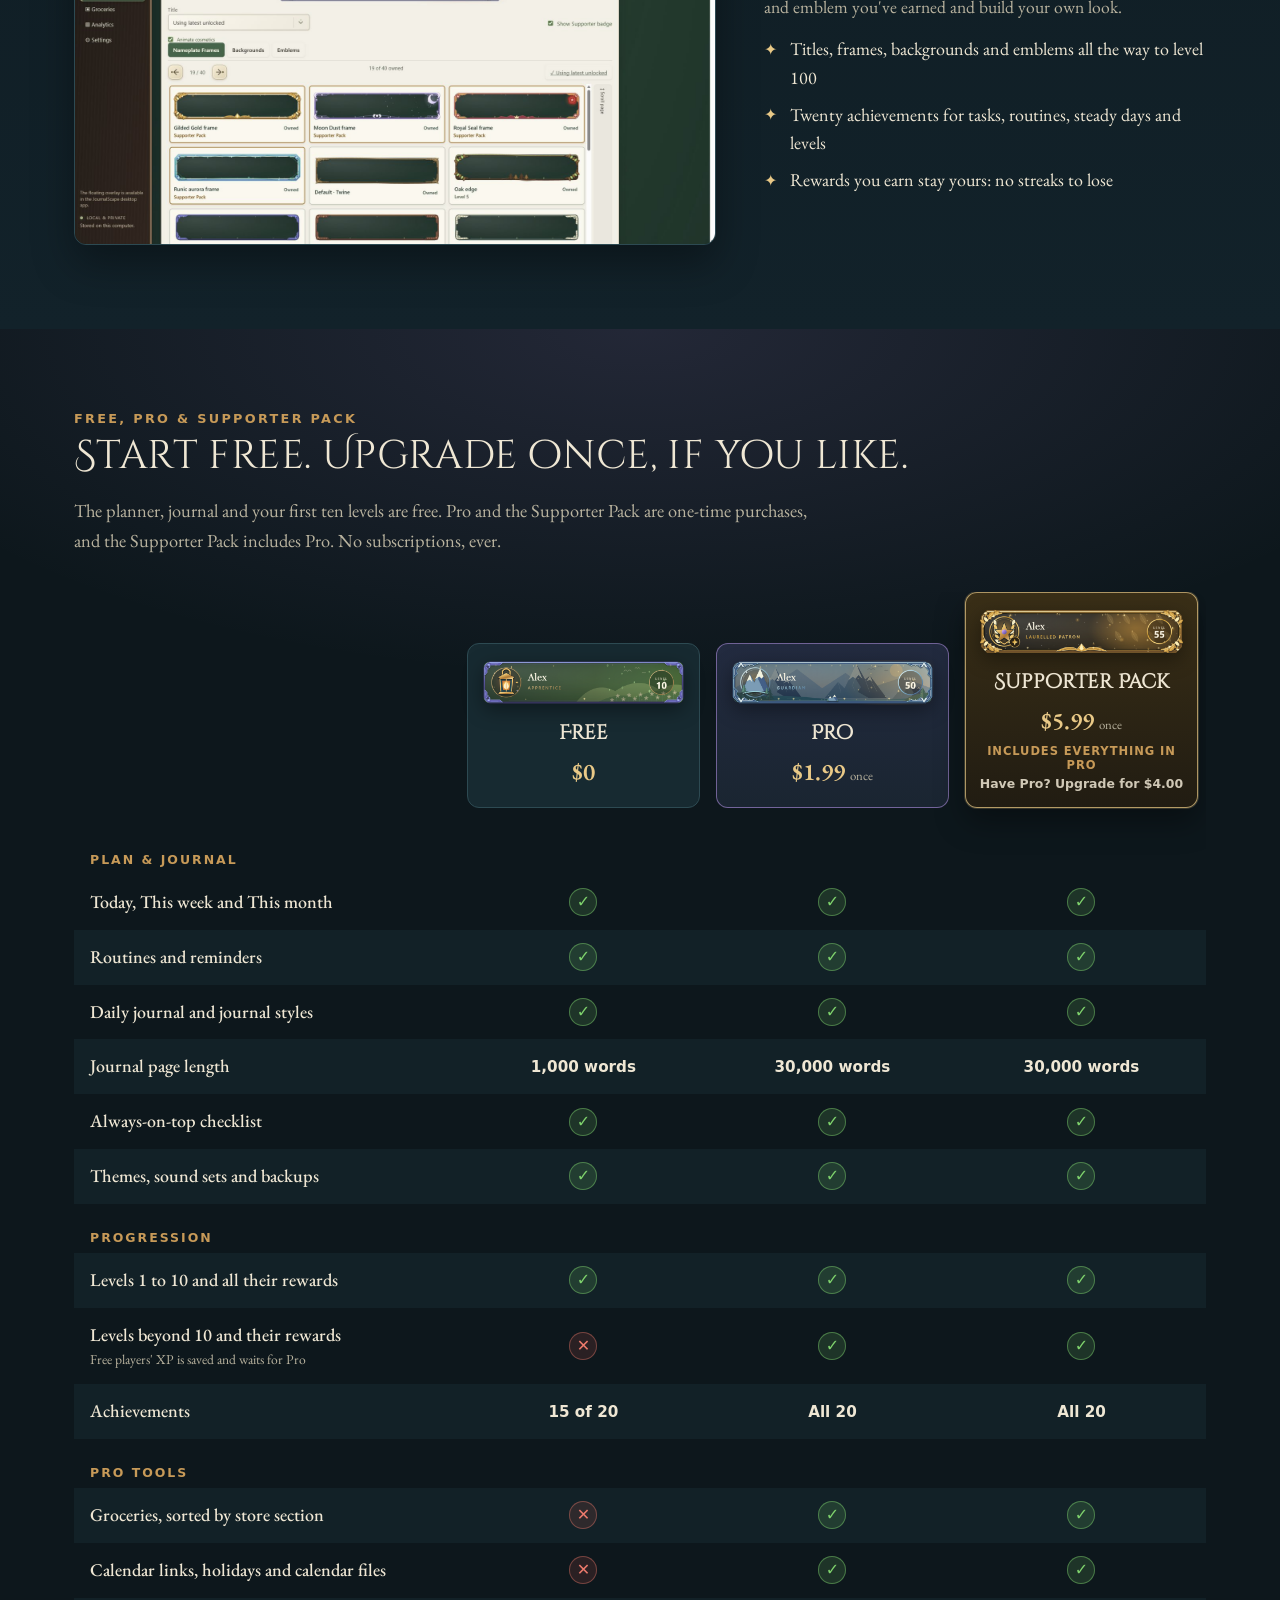
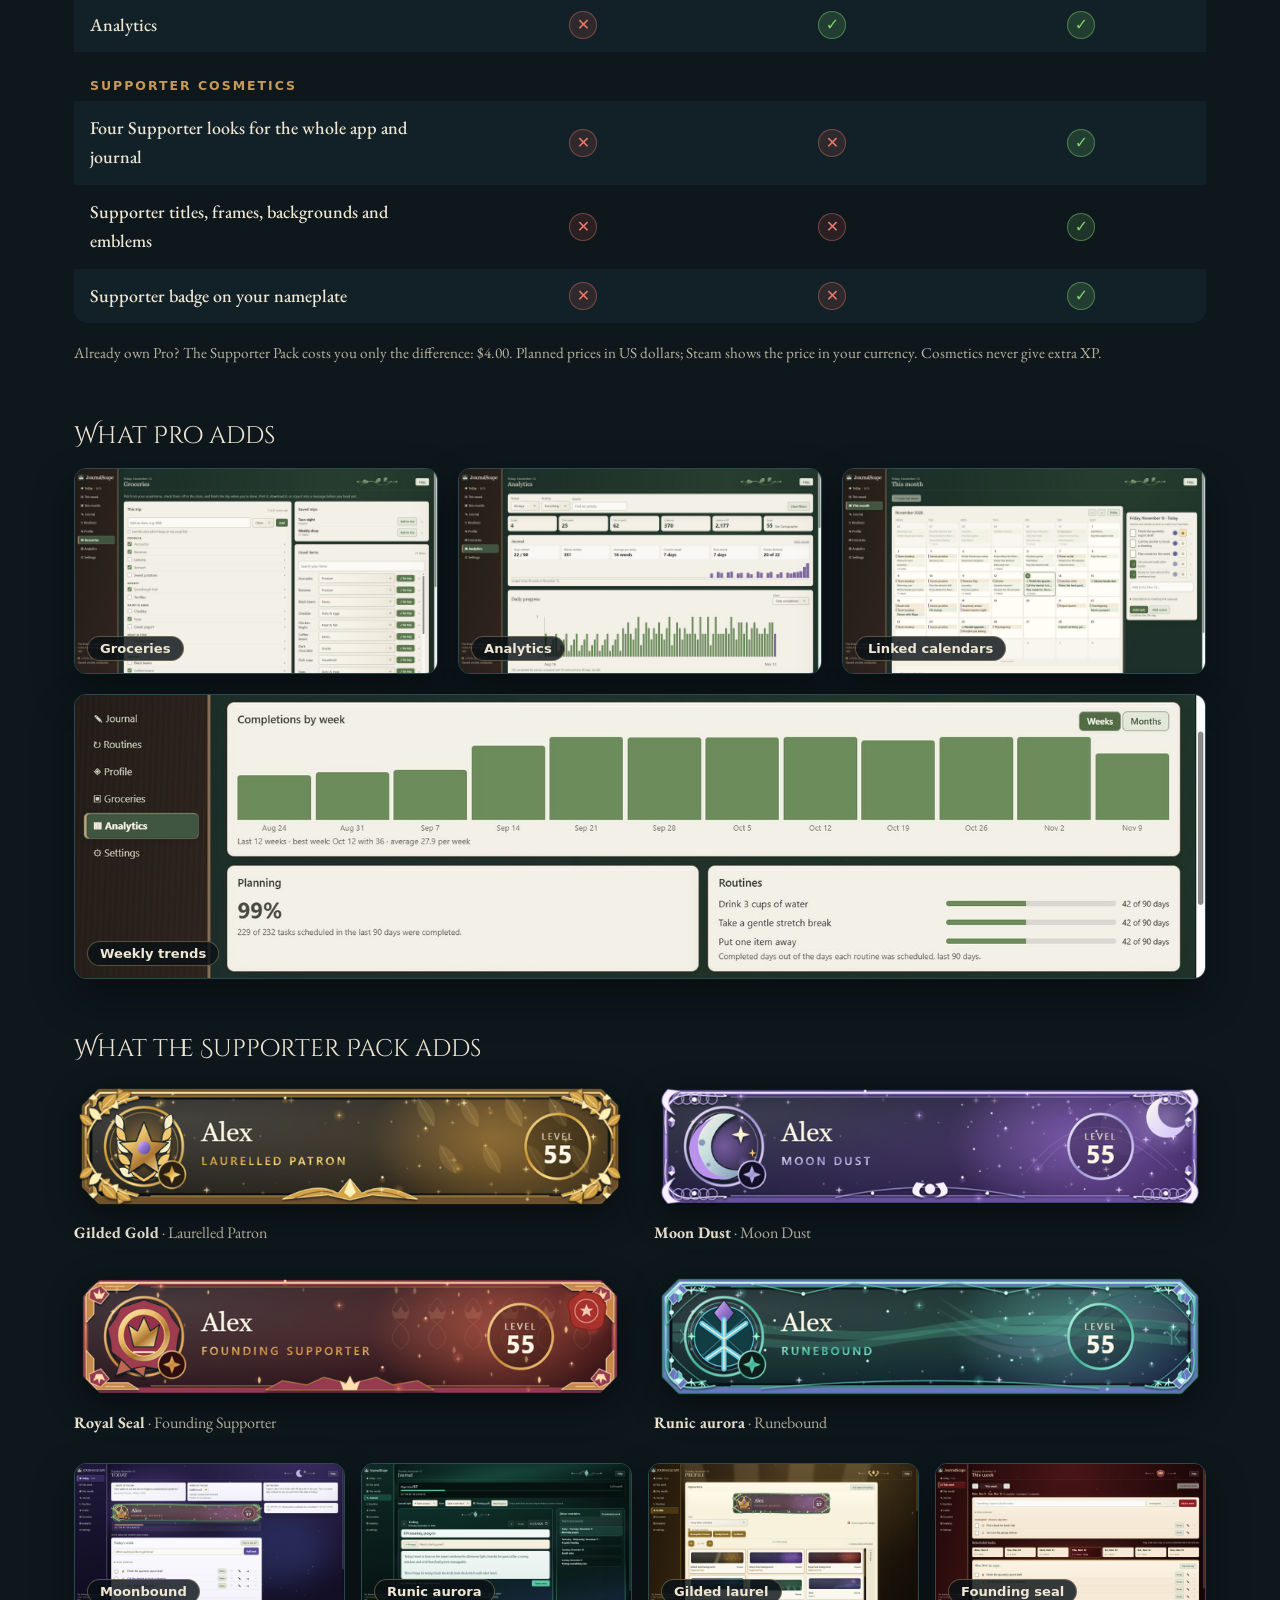
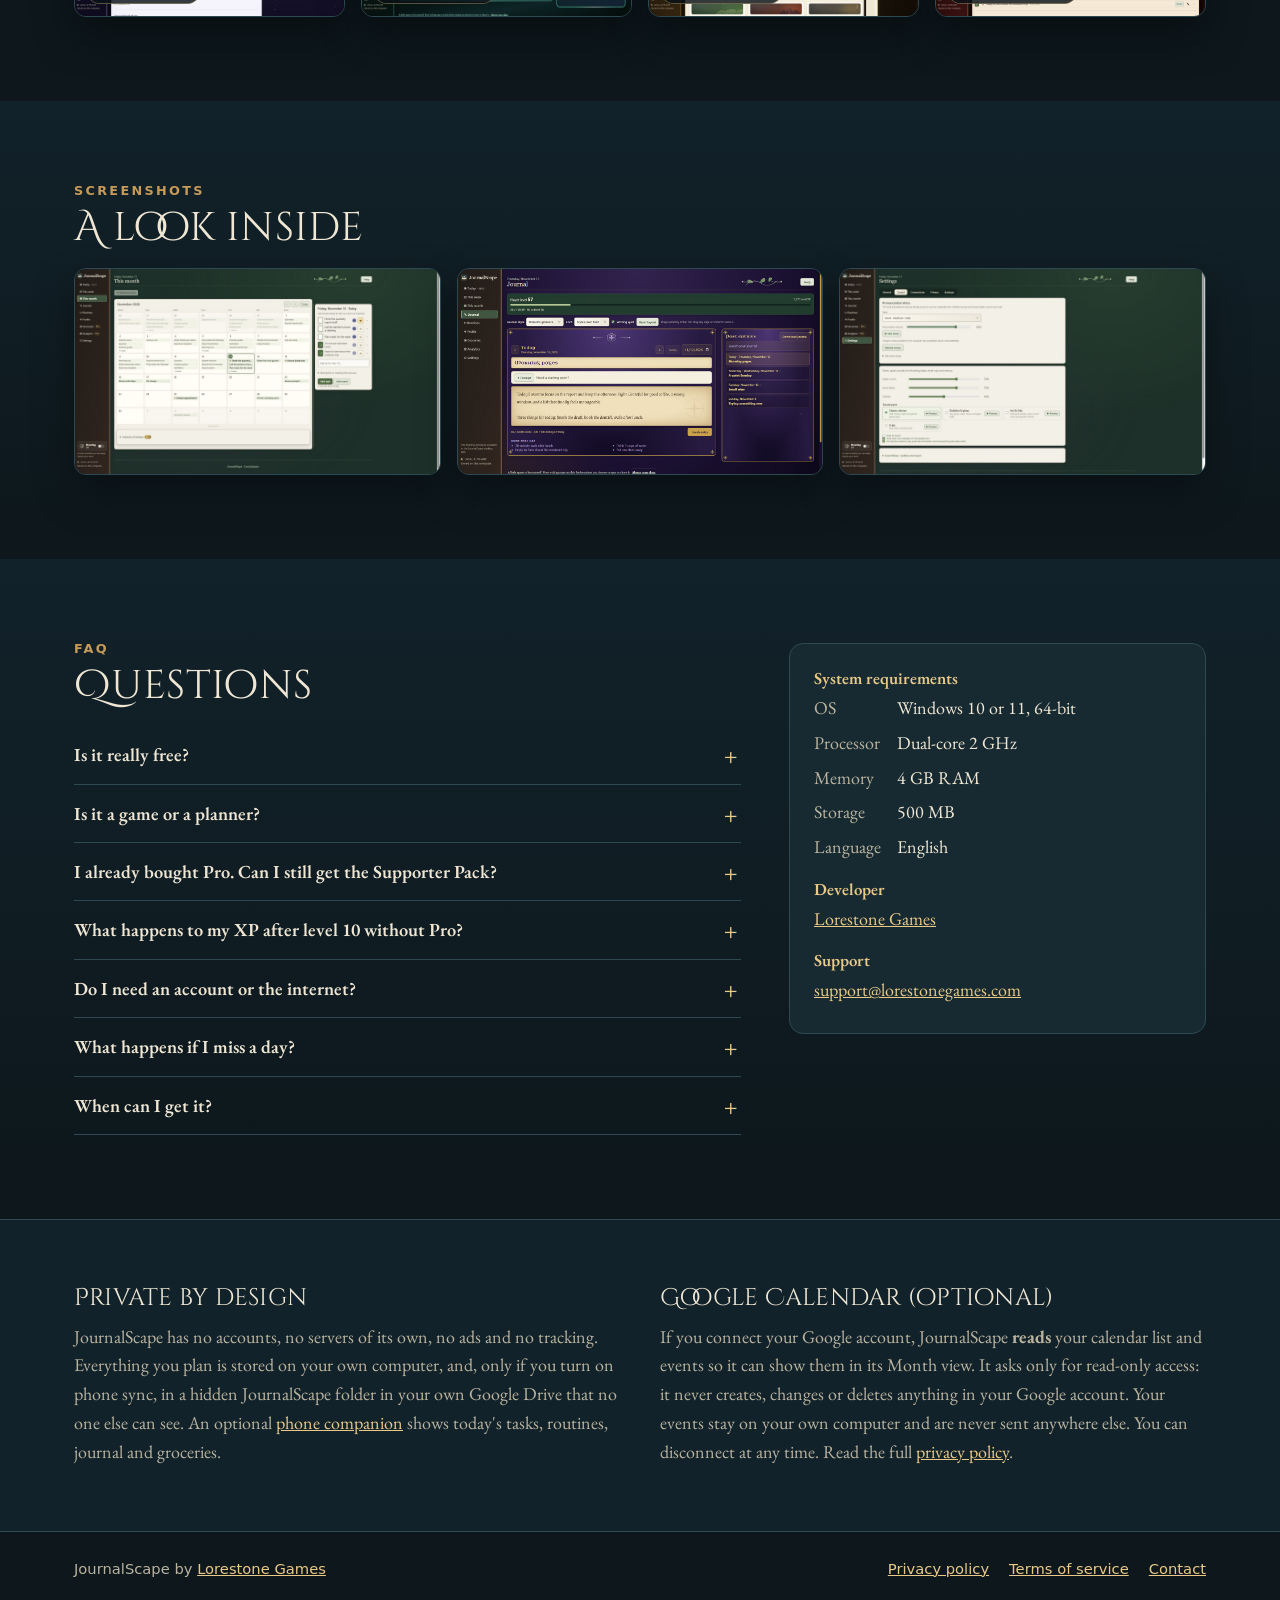
==== commit cd727bfb: "Slogan: Your daily companion with a little magic Co-Authored-By: Claude Opus 5.5 <noreply@anthropic." ====
--- a/index.html
+++ b/index.html
@@ -3,11 +3,11 @@
 <head>
 <meta charset="utf-8">
 <meta name="viewport" content="width=device-width,initial-scale=1">
-<title>JournalScape · Your magical daily companion</title>
+<title>JournalScape · Your daily companion with a little magic</title>
 <meta name="description" content="JournalScape is a free magical planner, to-do list and daily journal for Windows. Every task you finish earns XP toward levels, titles and nameplates. No account, no ads, no tracking.">
 <meta name="theme-color" content="#0f1a20">
 <meta property="og:title" content="JournalScape">
-<meta property="og:description" content="Your magical daily companion: a planner and daily journal for Windows. Finish real things, earn XP, level up.">
+<meta property="og:description" content="Your daily companion with a little magic: a planner and daily journal for Windows. Finish real things, earn XP, level up.">
 <meta property="og:image" content="https://journalscape.lorestonegames.com/img/journalscape-header.jpg">
 <meta property="og:type" content="website">
 <link rel="stylesheet" href="site.css">
@@ -30,7 +30,7 @@
  <div class="hero-art" aria-hidden="true"></div>
  <div class="wrap hero-in">
   <p class="wordmark">JournalScape</p>
-  <h1>Your <span>magical</span> daily companion.</h1>
+  <h1>Your daily companion <span>with a little magic.</span></h1>
   <p class="lede">JournalScape is a planner, to-do list and daily journal for Windows that keeps you company through the day. Every task you finish earns XP. Keep at it and you level up, unlocking new titles, nameplates and looks as you go.</p>
   <div class="cta">
    <span class="btn btn-steam" aria-disabled="true" title="The Steam page will open here when it is live"><svg viewBox="0 0 24 24" width="20" height="20" aria-hidden="true"><circle cx="12" cy="12" r="10" fill="none" stroke="currentColor" stroke-width="2"/><circle cx="15.5" cy="9" r="2.6" fill="currentColor"/><circle cx="8.5" cy="15" r="2" fill="currentColor"/><path d="M8.5 15 15.5 9" stroke="currentColor" stroke-width="2"/></svg> Coming soon to Steam</span>
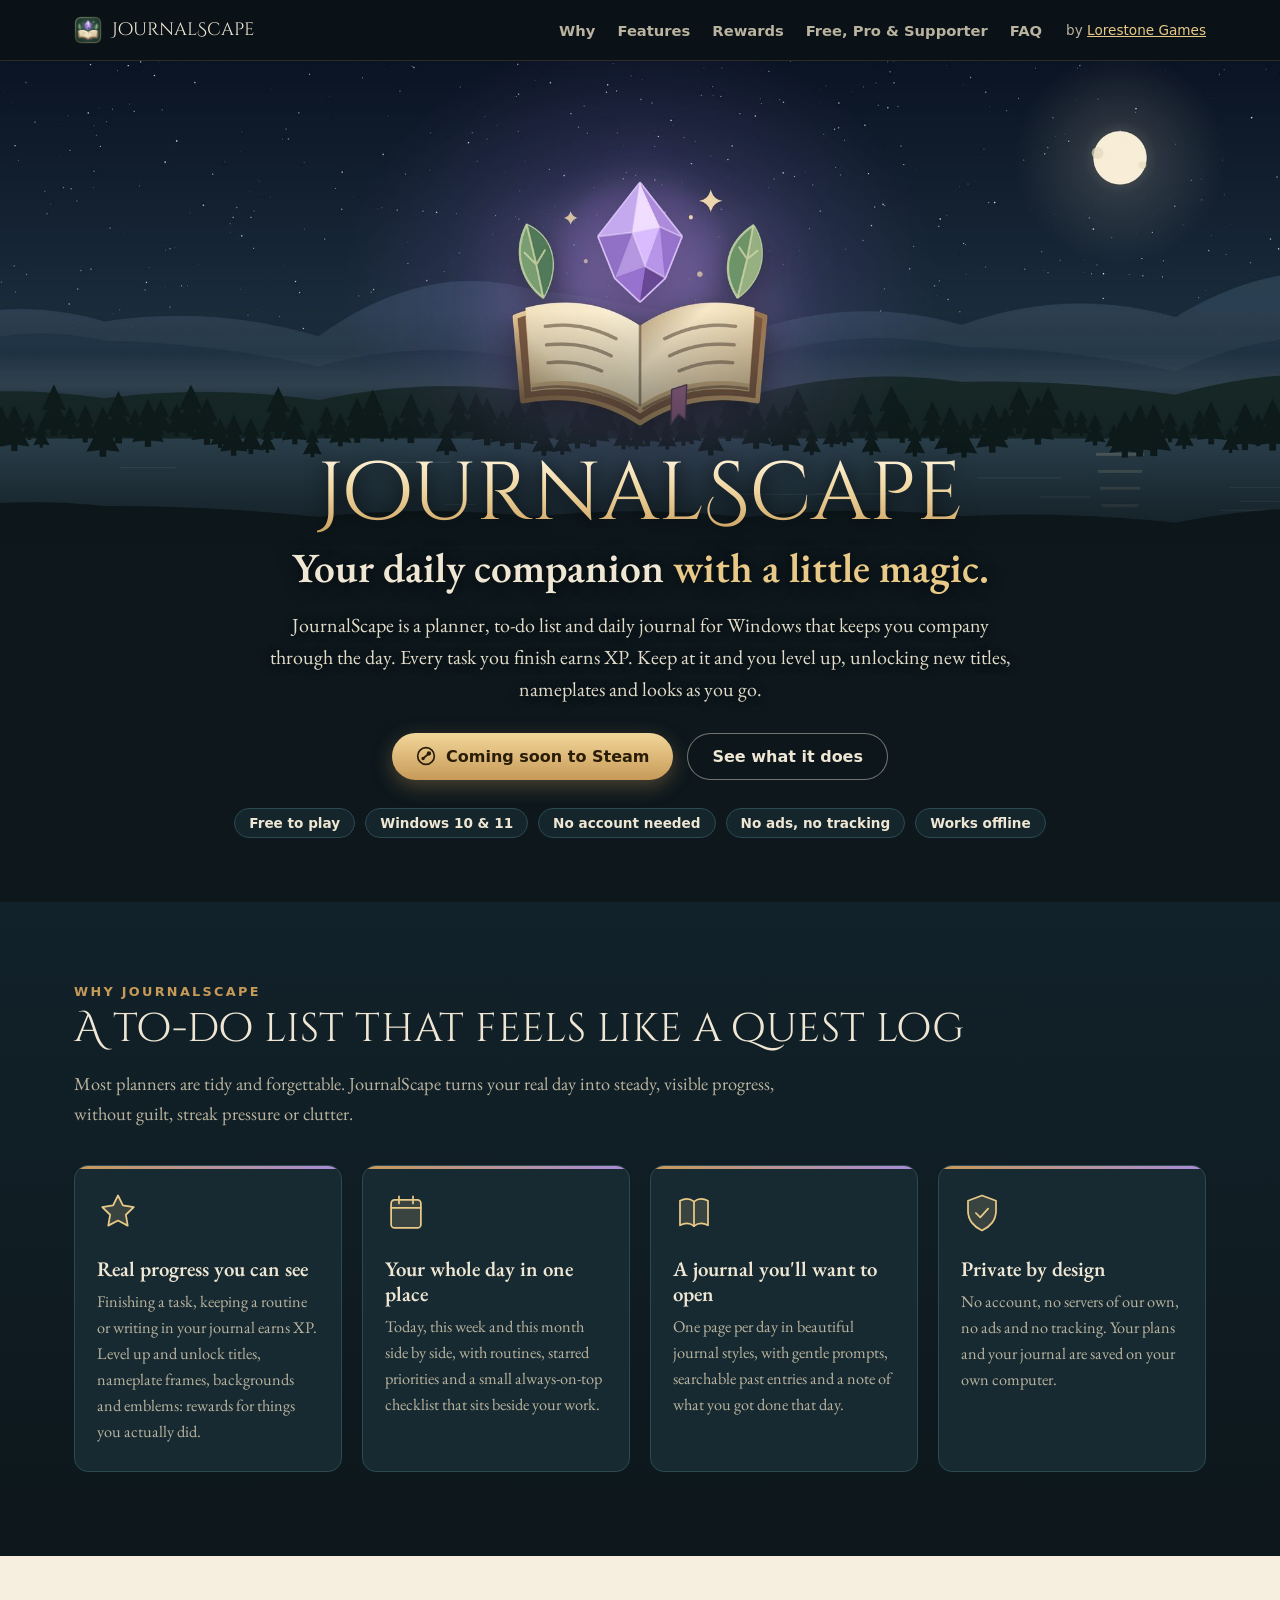
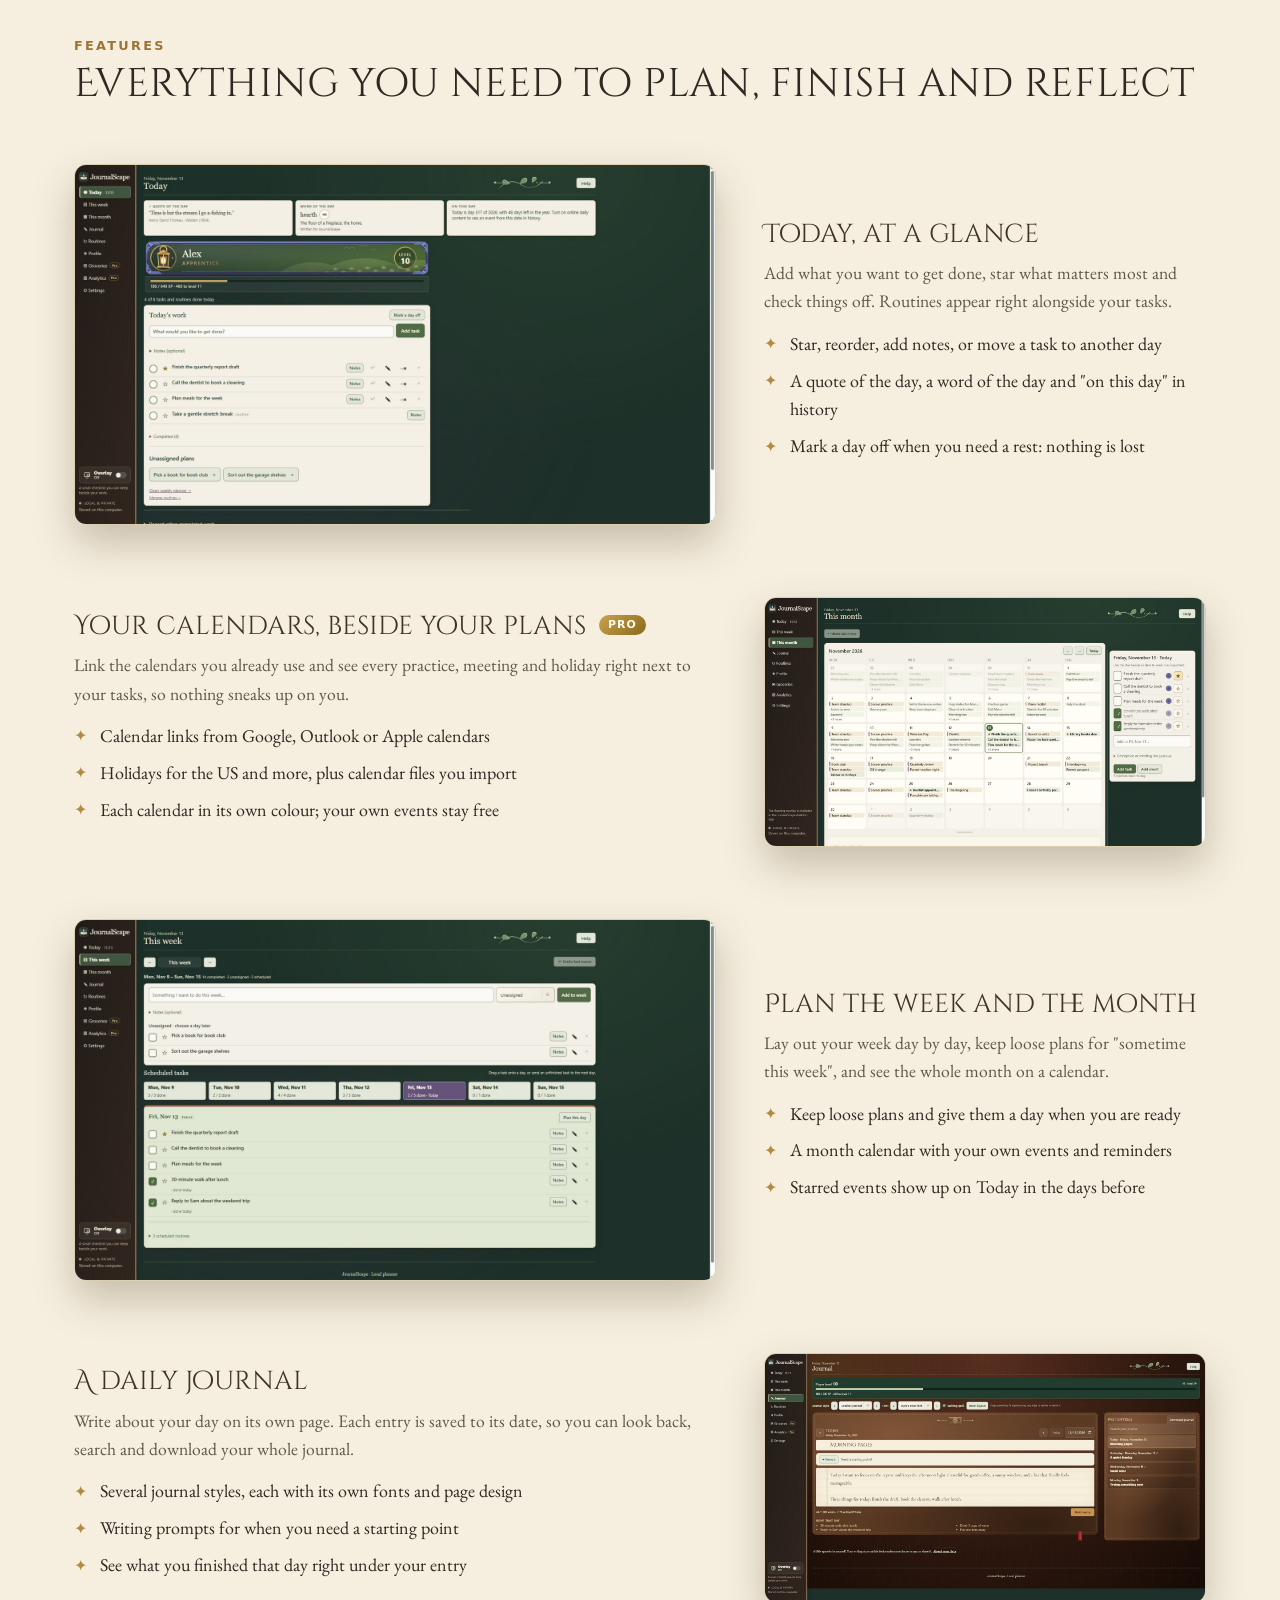
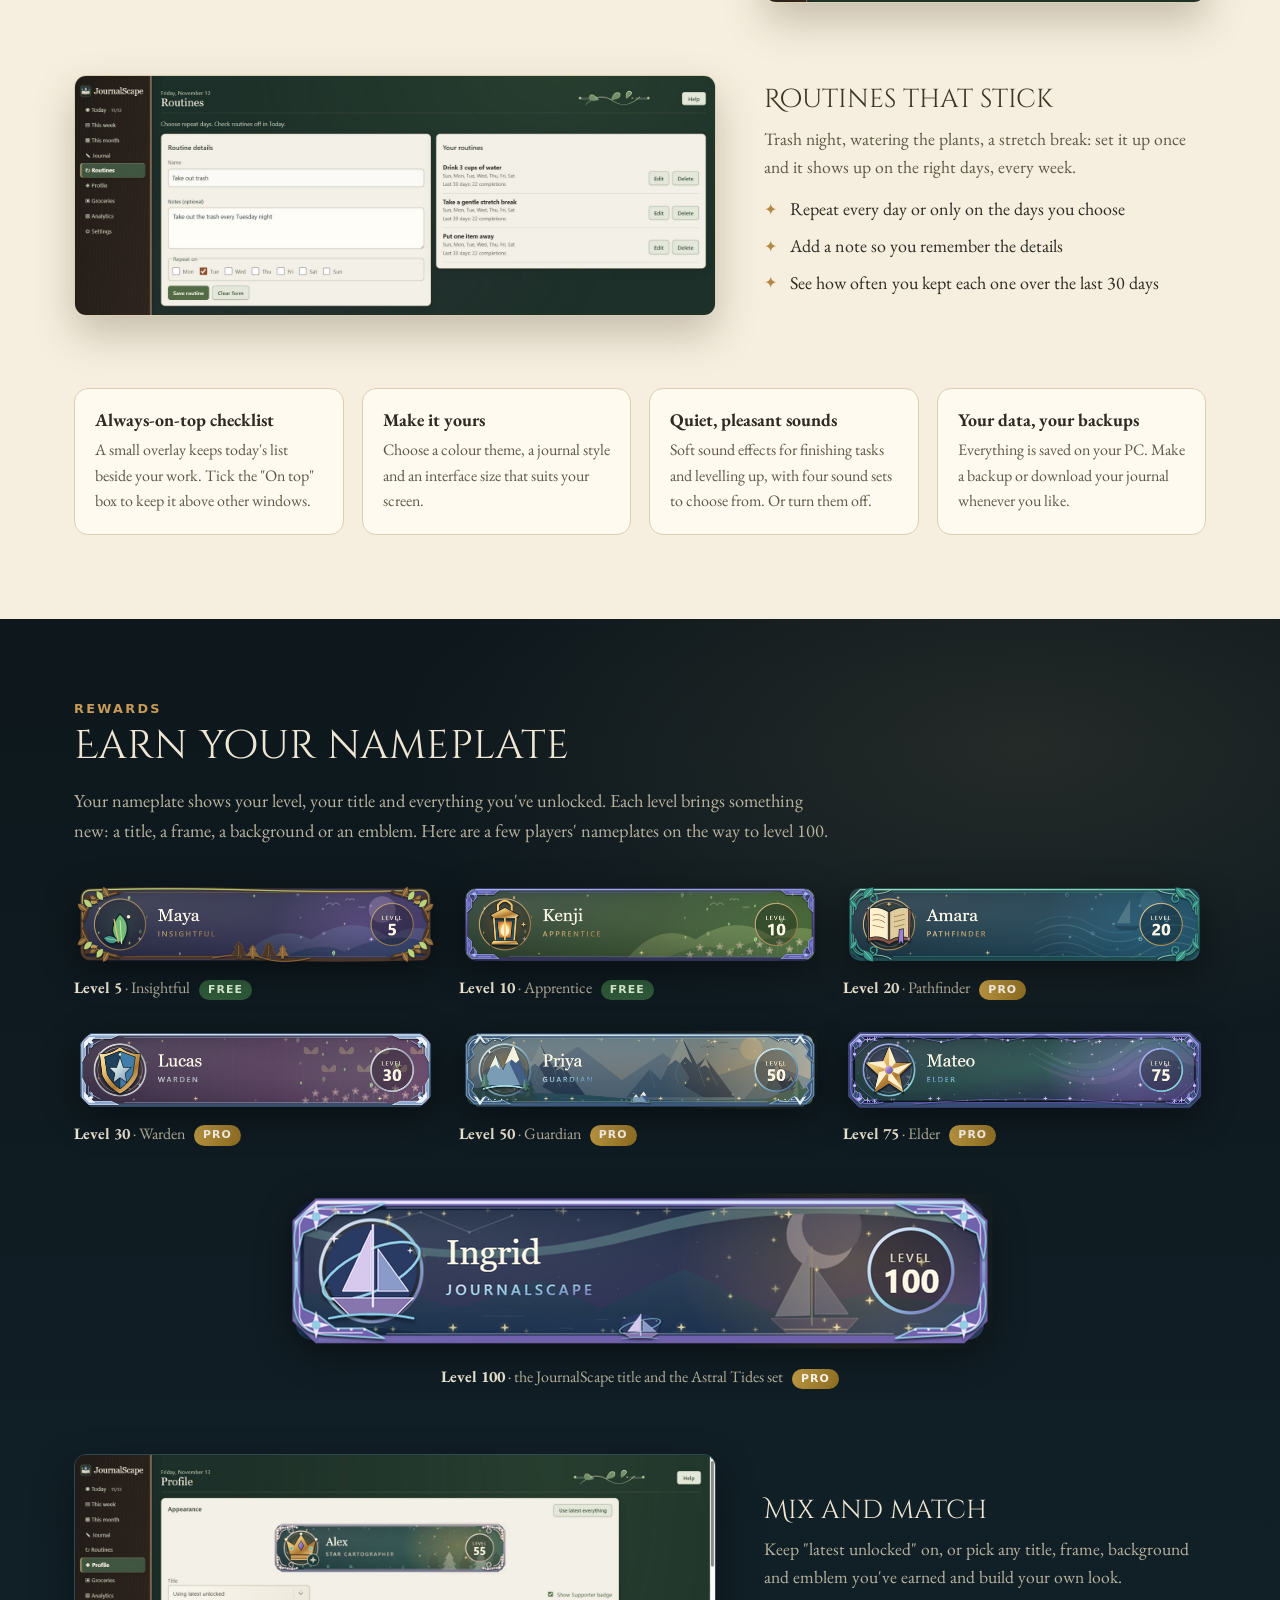
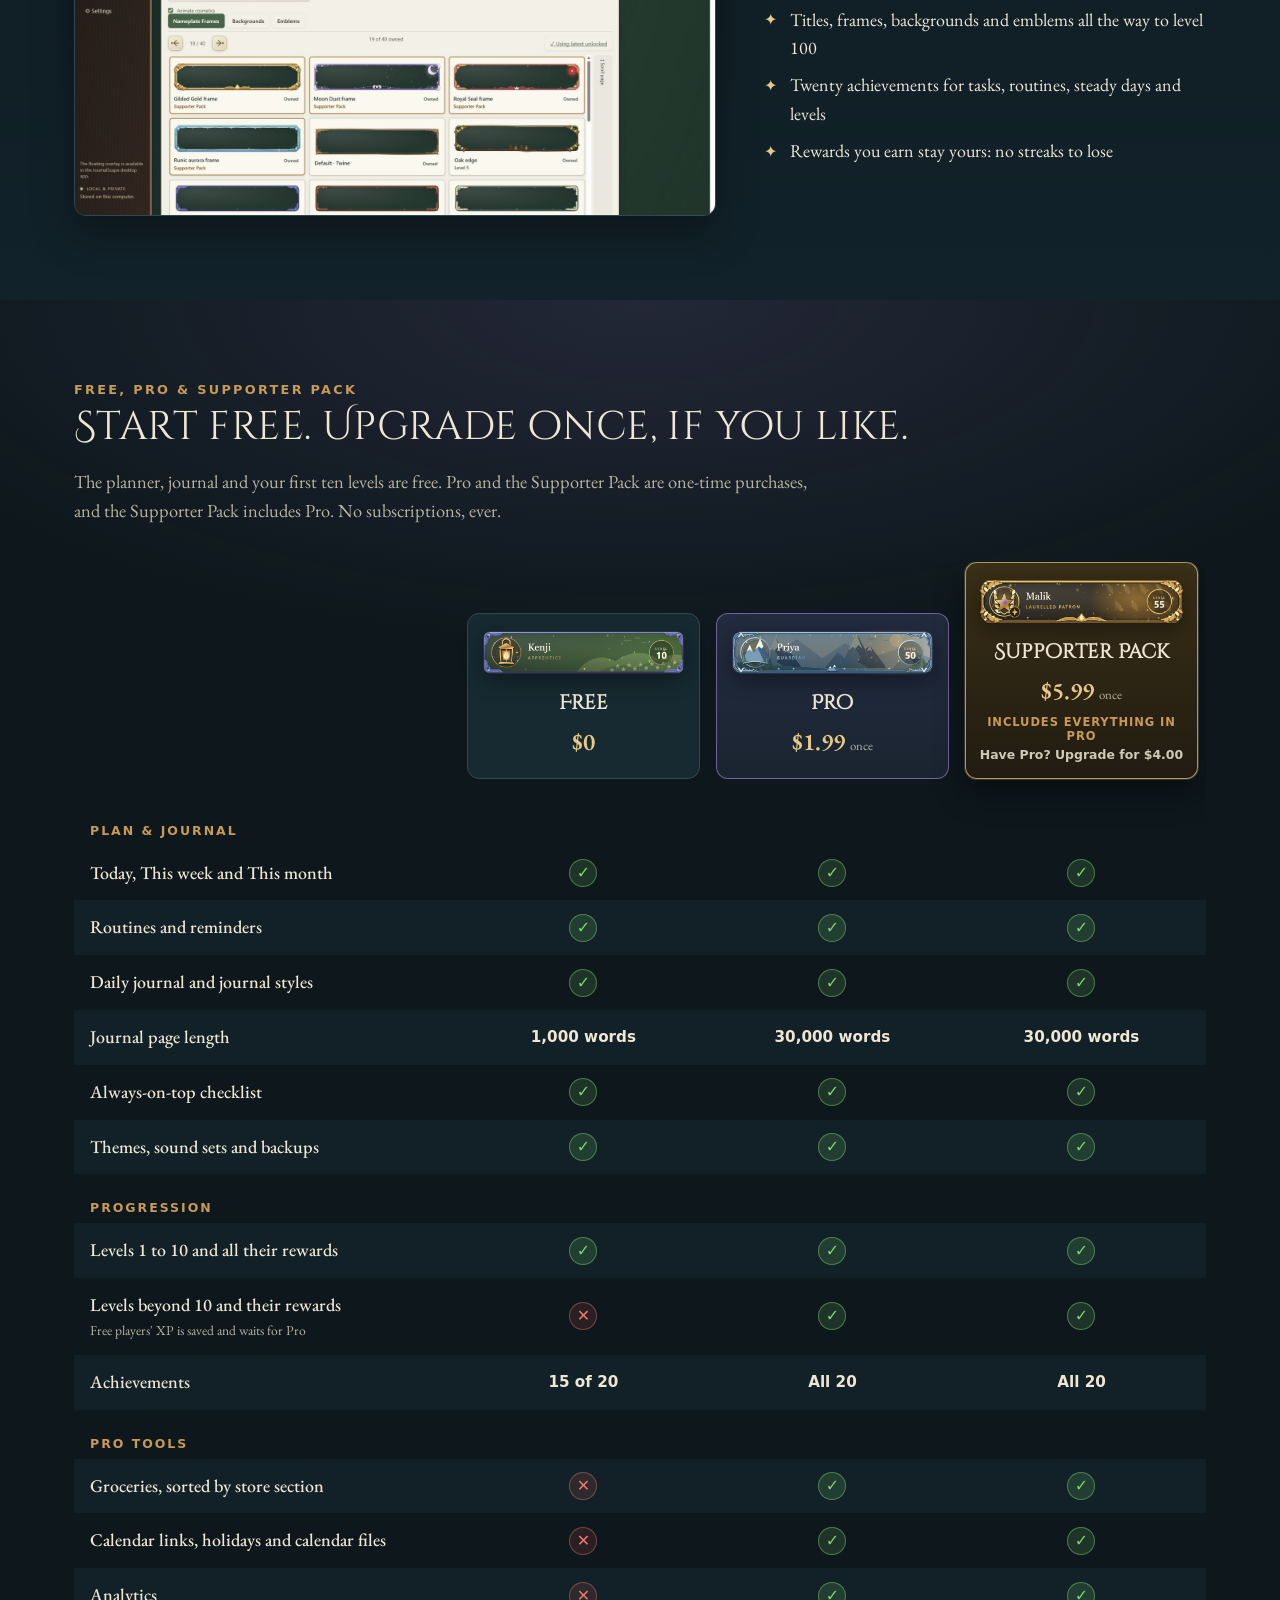
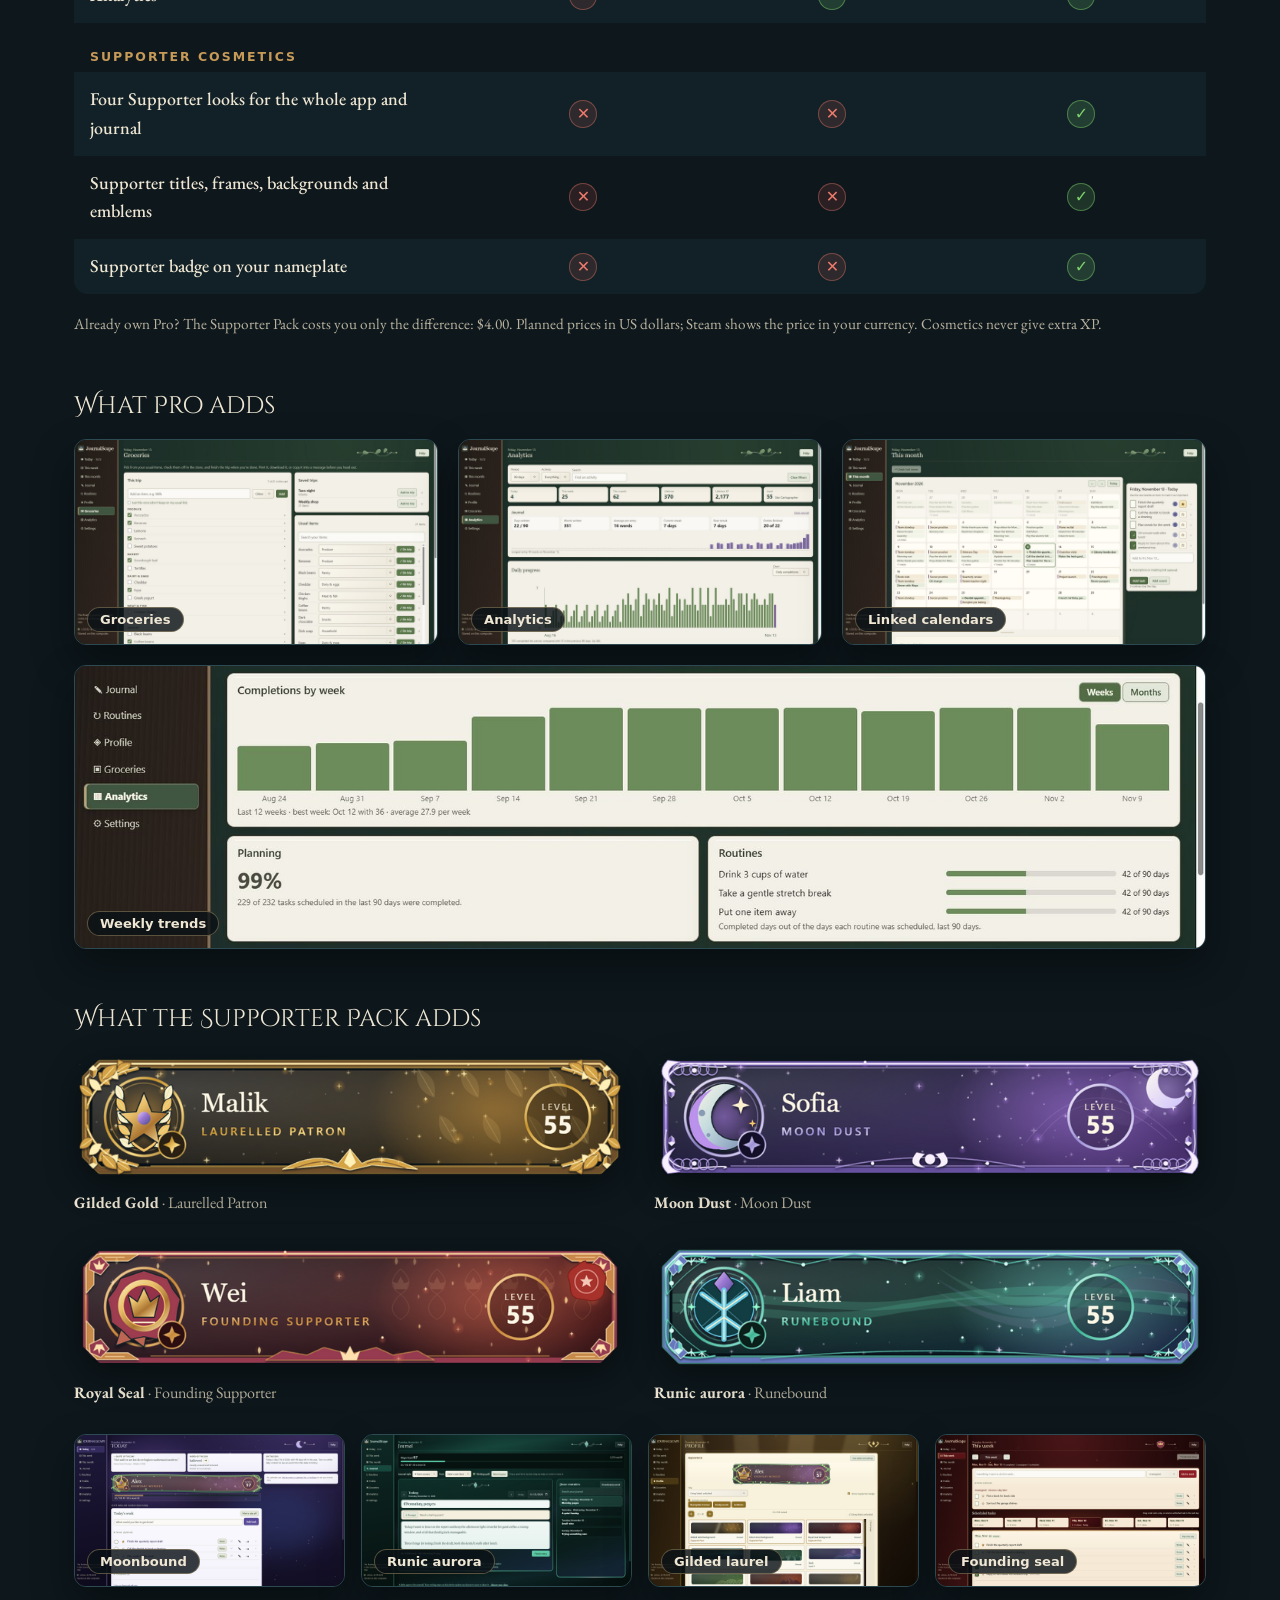
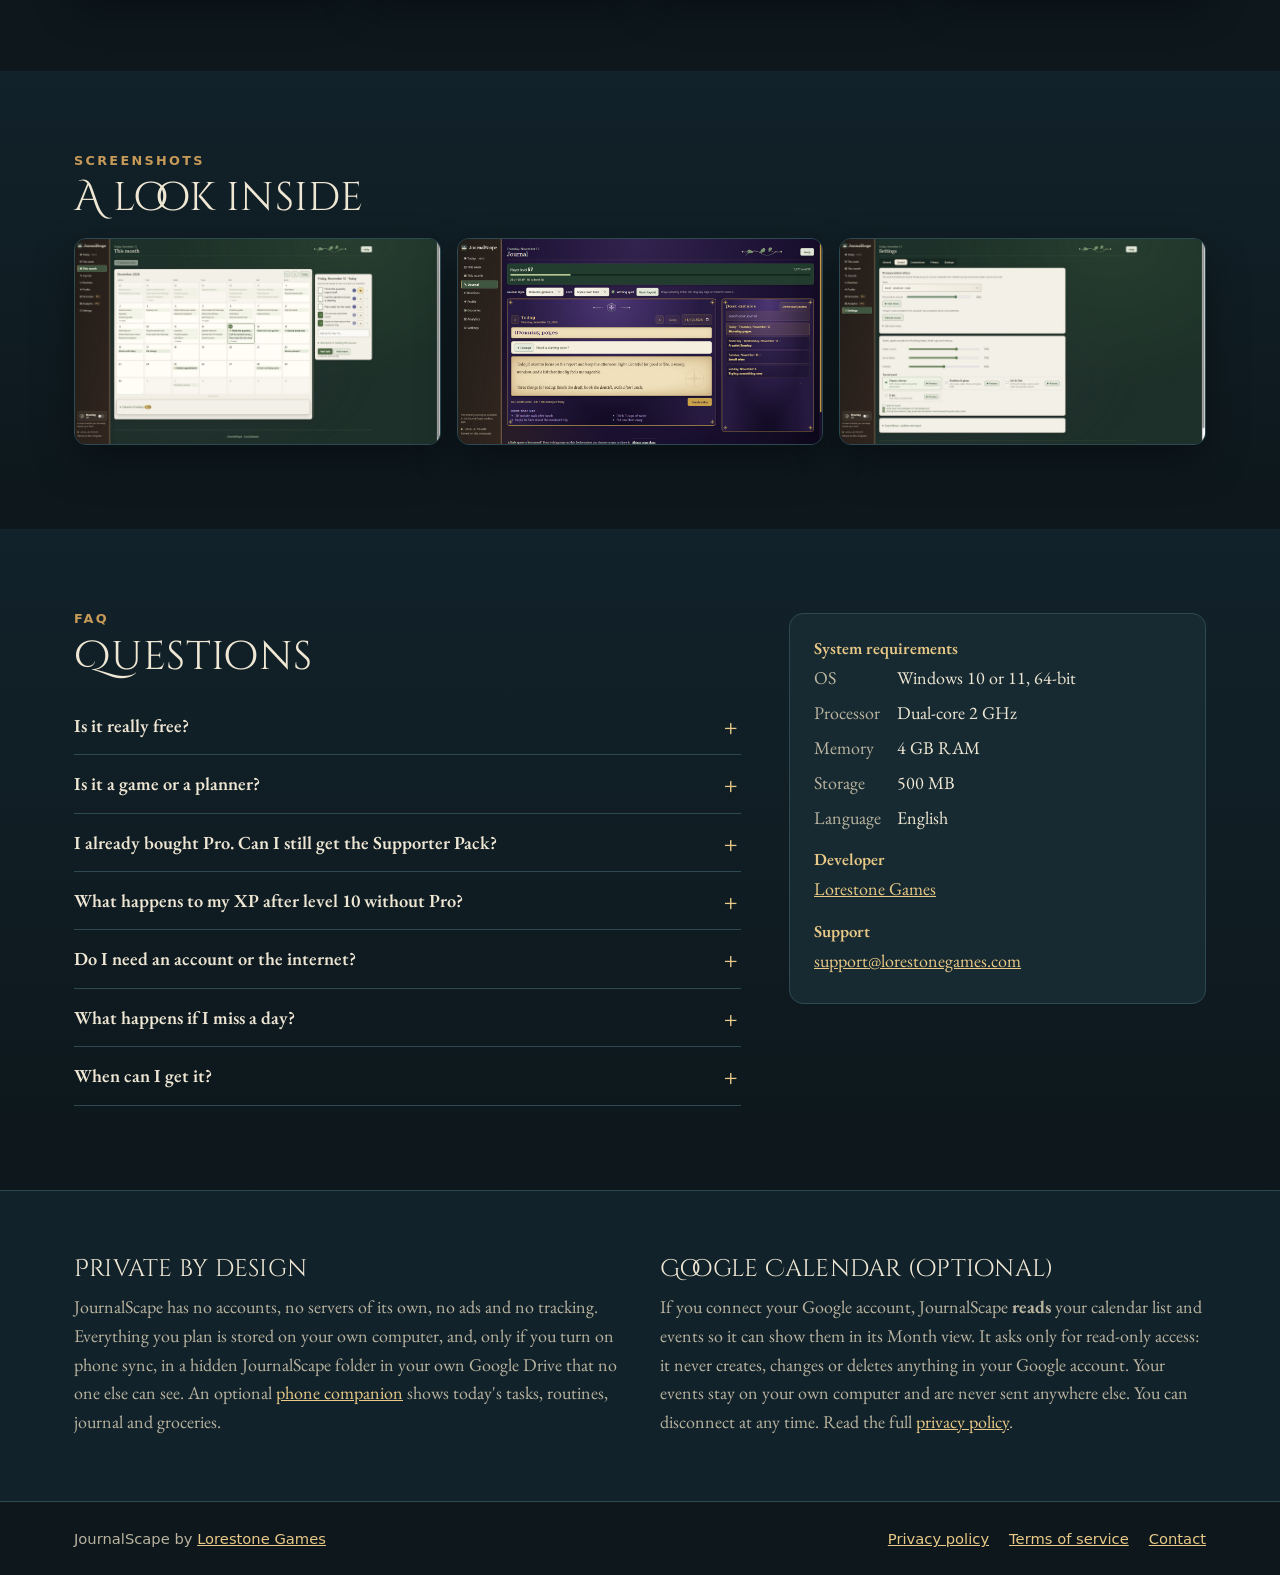
==== commit e3e63b31: "Nameplates show a mix of players' names instead of Alex Co-Authored-By: Claude Opus 5.5 <noreply@ant" ====
--- a/index.html
+++ b/index.html
@@ -157,7 +157,7 @@
  <div class="wrap">
   <p class="eyebrow">Rewards</p>
   <h2>Earn your nameplate</h2>
-  <p class="section-lede">Your nameplate shows your level, your title and everything you've unlocked. Each level brings something new: a title, a frame, a background or an emblem. Here is how Alex's nameplate changes on the way to level 100.</p>
+  <p class="section-lede">Your nameplate shows your level, your title and everything you've unlocked. Each level brings something new: a title, a frame, a background or an emblem. Here are a few players' nameplates on the way to level 100.</p>
   <div class="plates">
    <figure><img src="img/np/earned-5.png" width="720" height="170" alt="Level 5 nameplate: Insightful, Oak edge frame, Dusk background, Leaf emblem" loading="lazy"><figcaption><strong>Level 5</strong> · Insightful <span class="pill pill-free">Free</span></figcaption></figure>
    <figure><img src="img/np/earned-10.png" width="720" height="170" alt="Level 10 nameplate: Apprentice, Apprentice border, Meadow background, Lantern emblem" loading="lazy"><figcaption><strong>Level 10</strong> · Apprentice <span class="pill pill-free">Free</span></figcaption></figure>
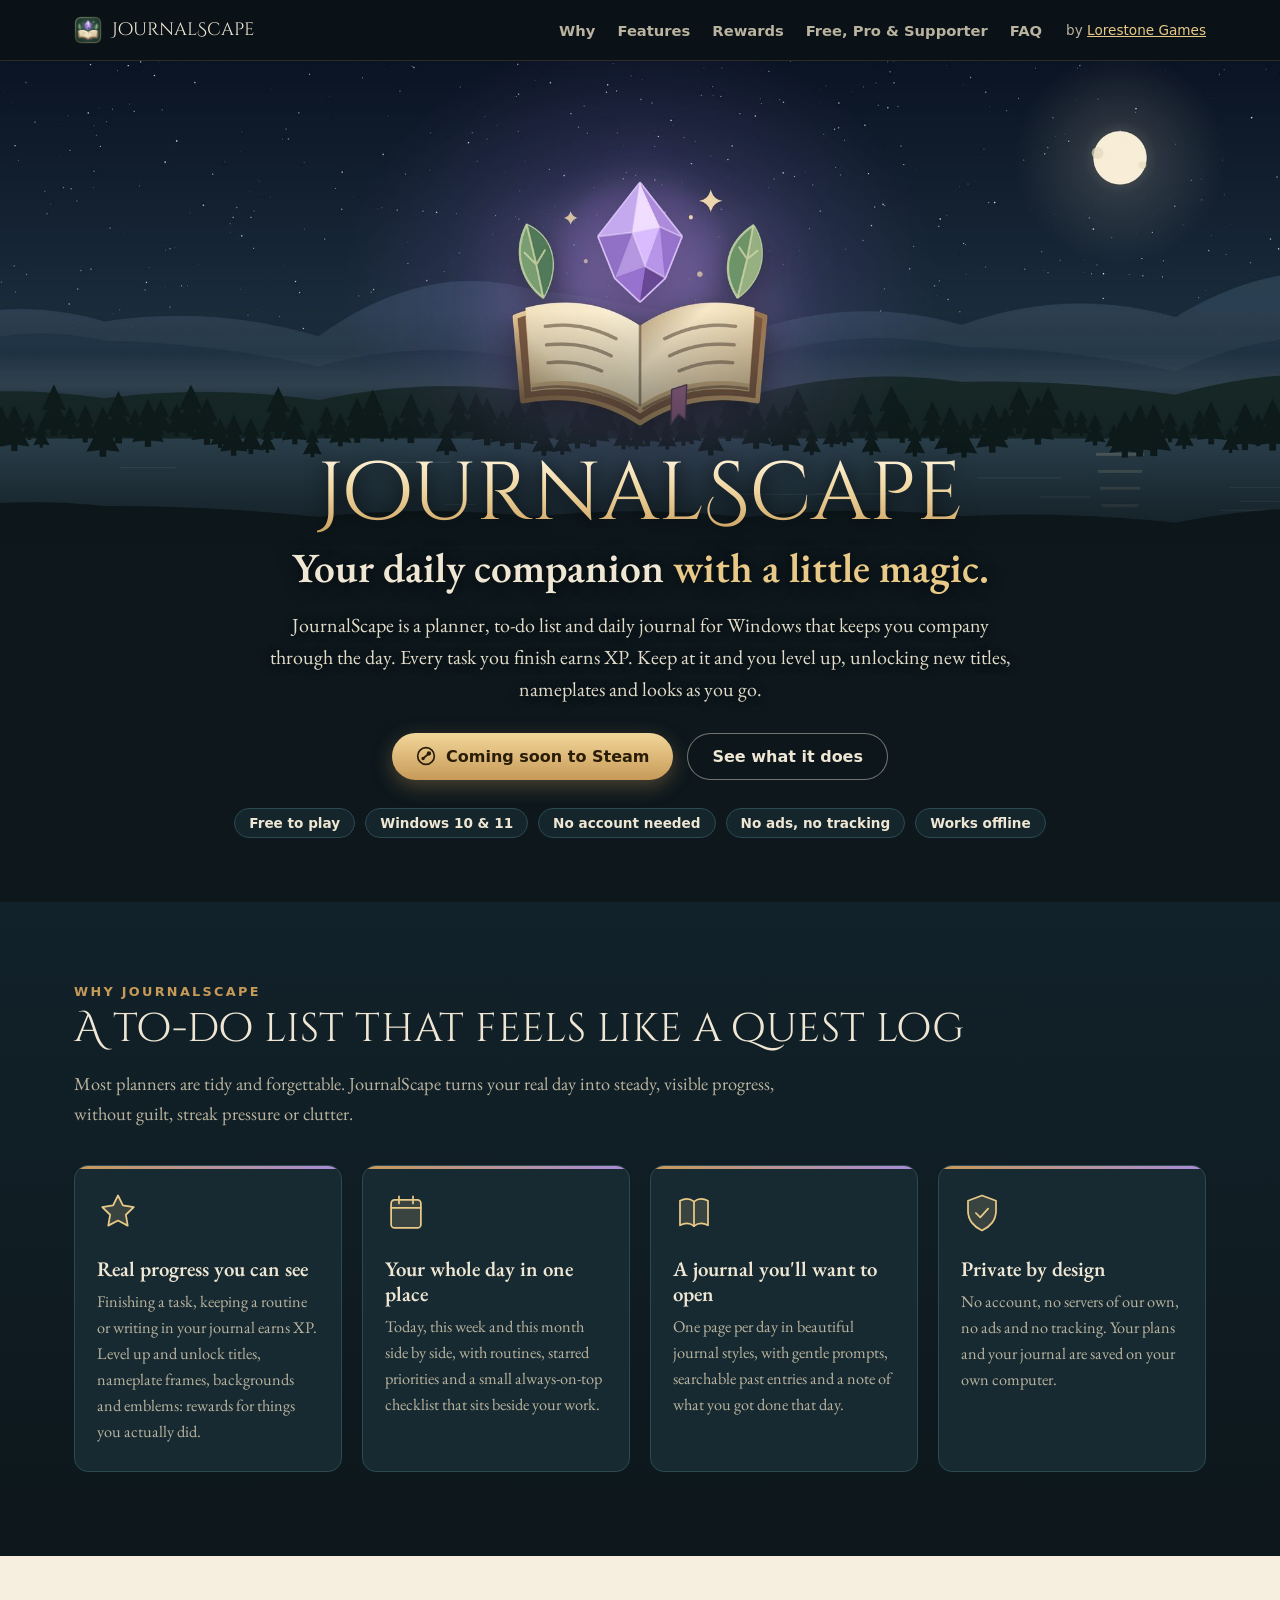
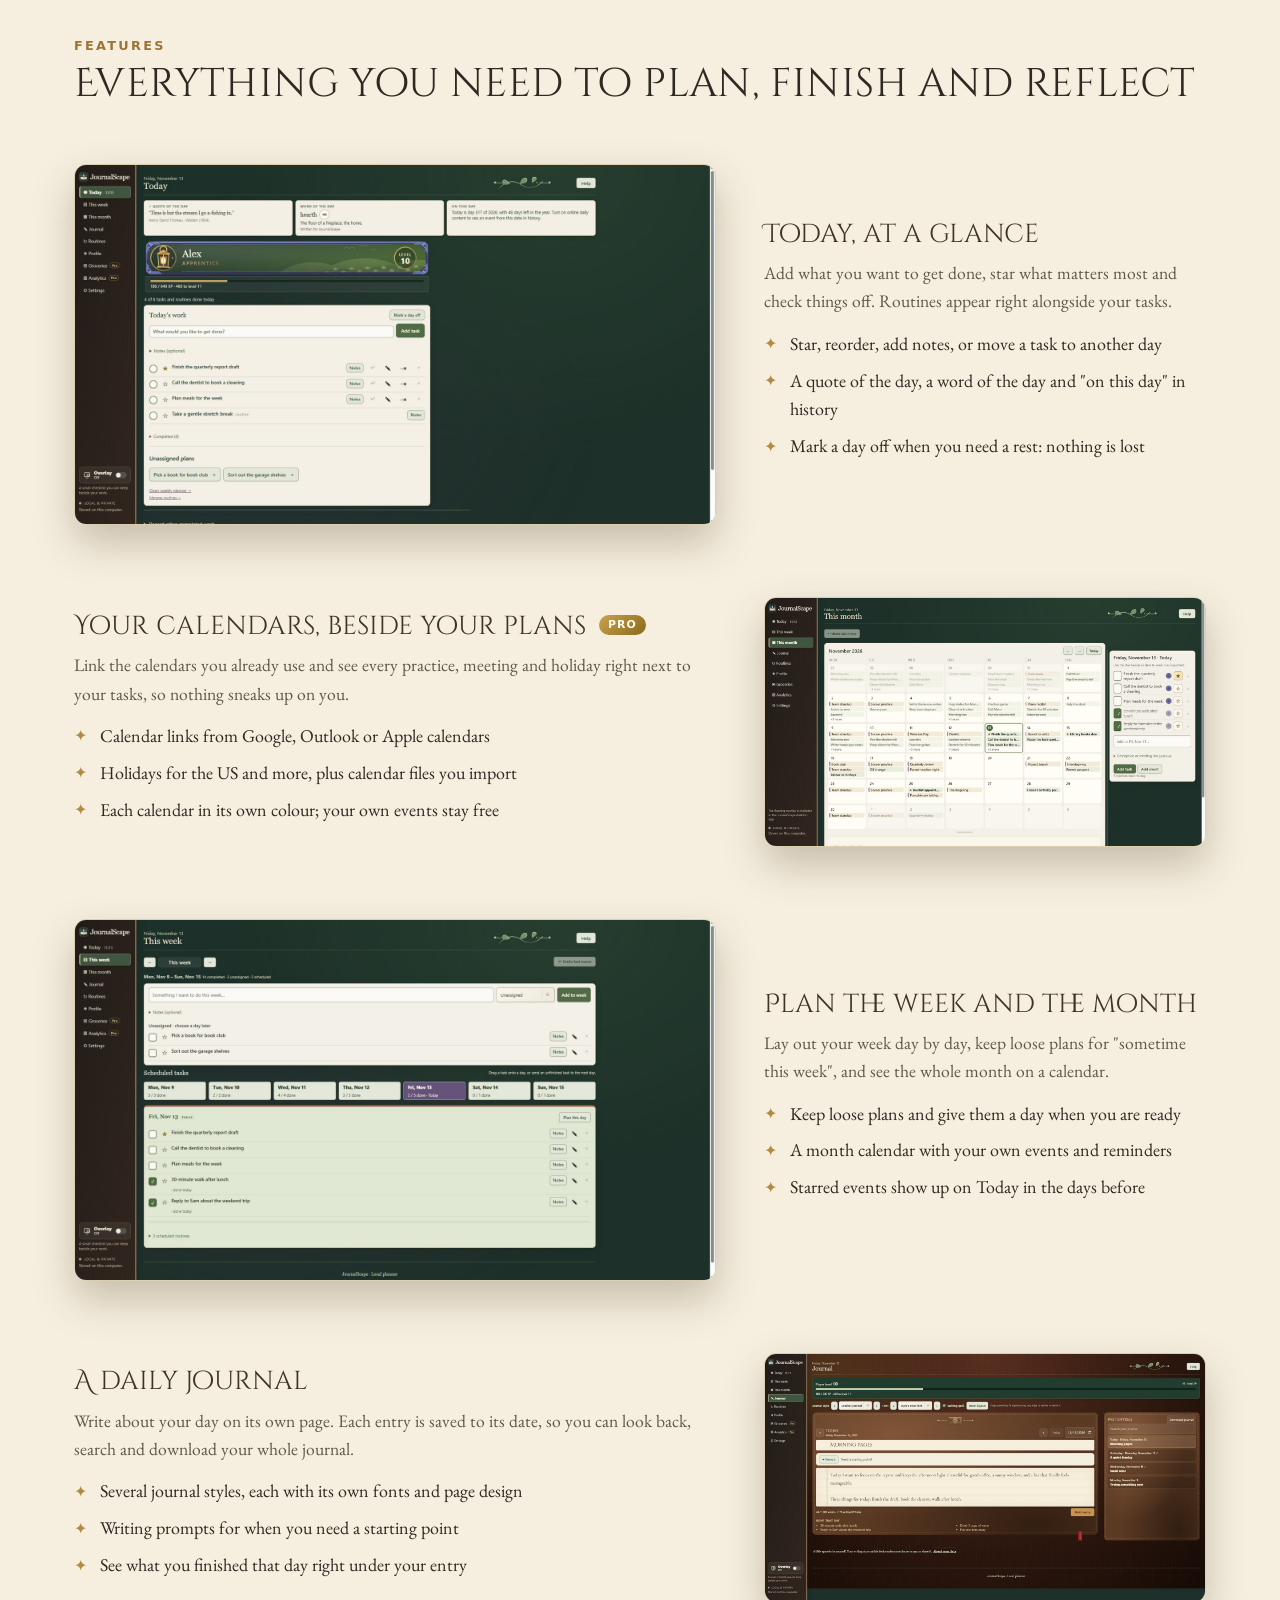
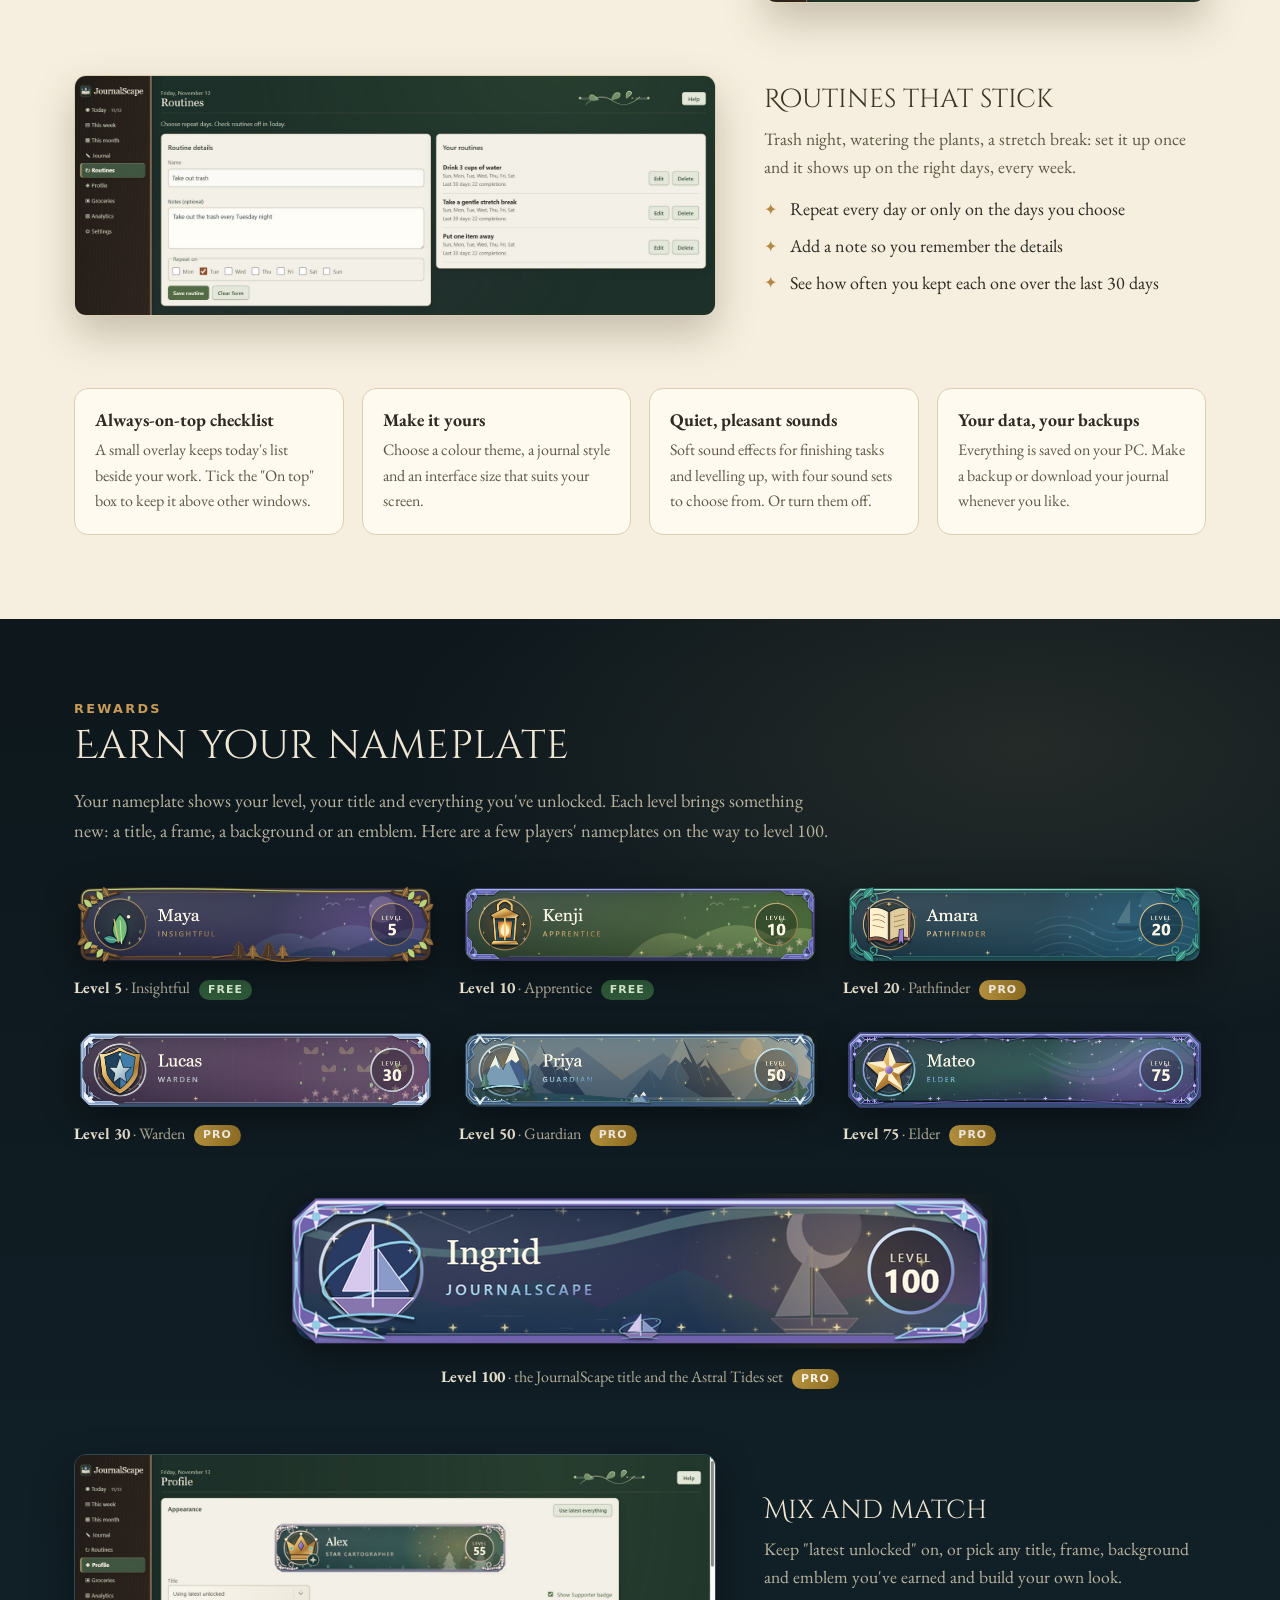
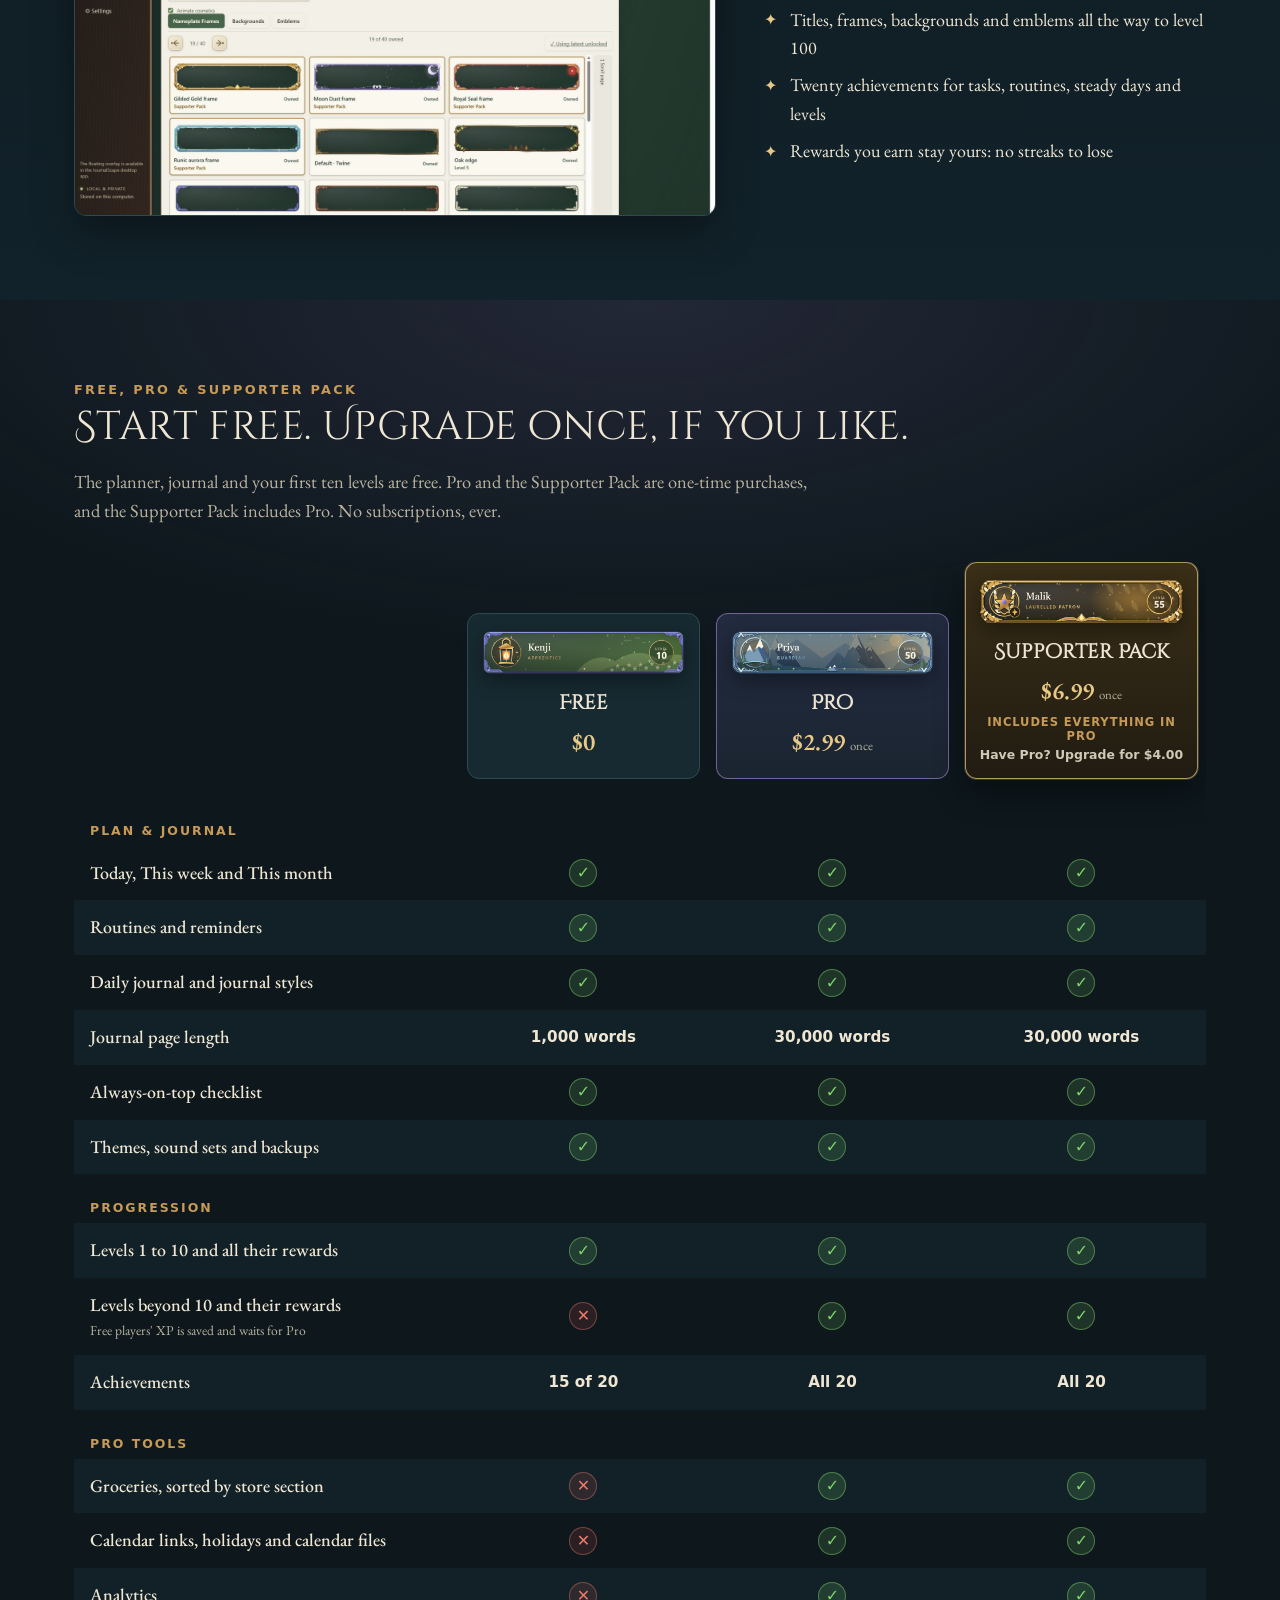
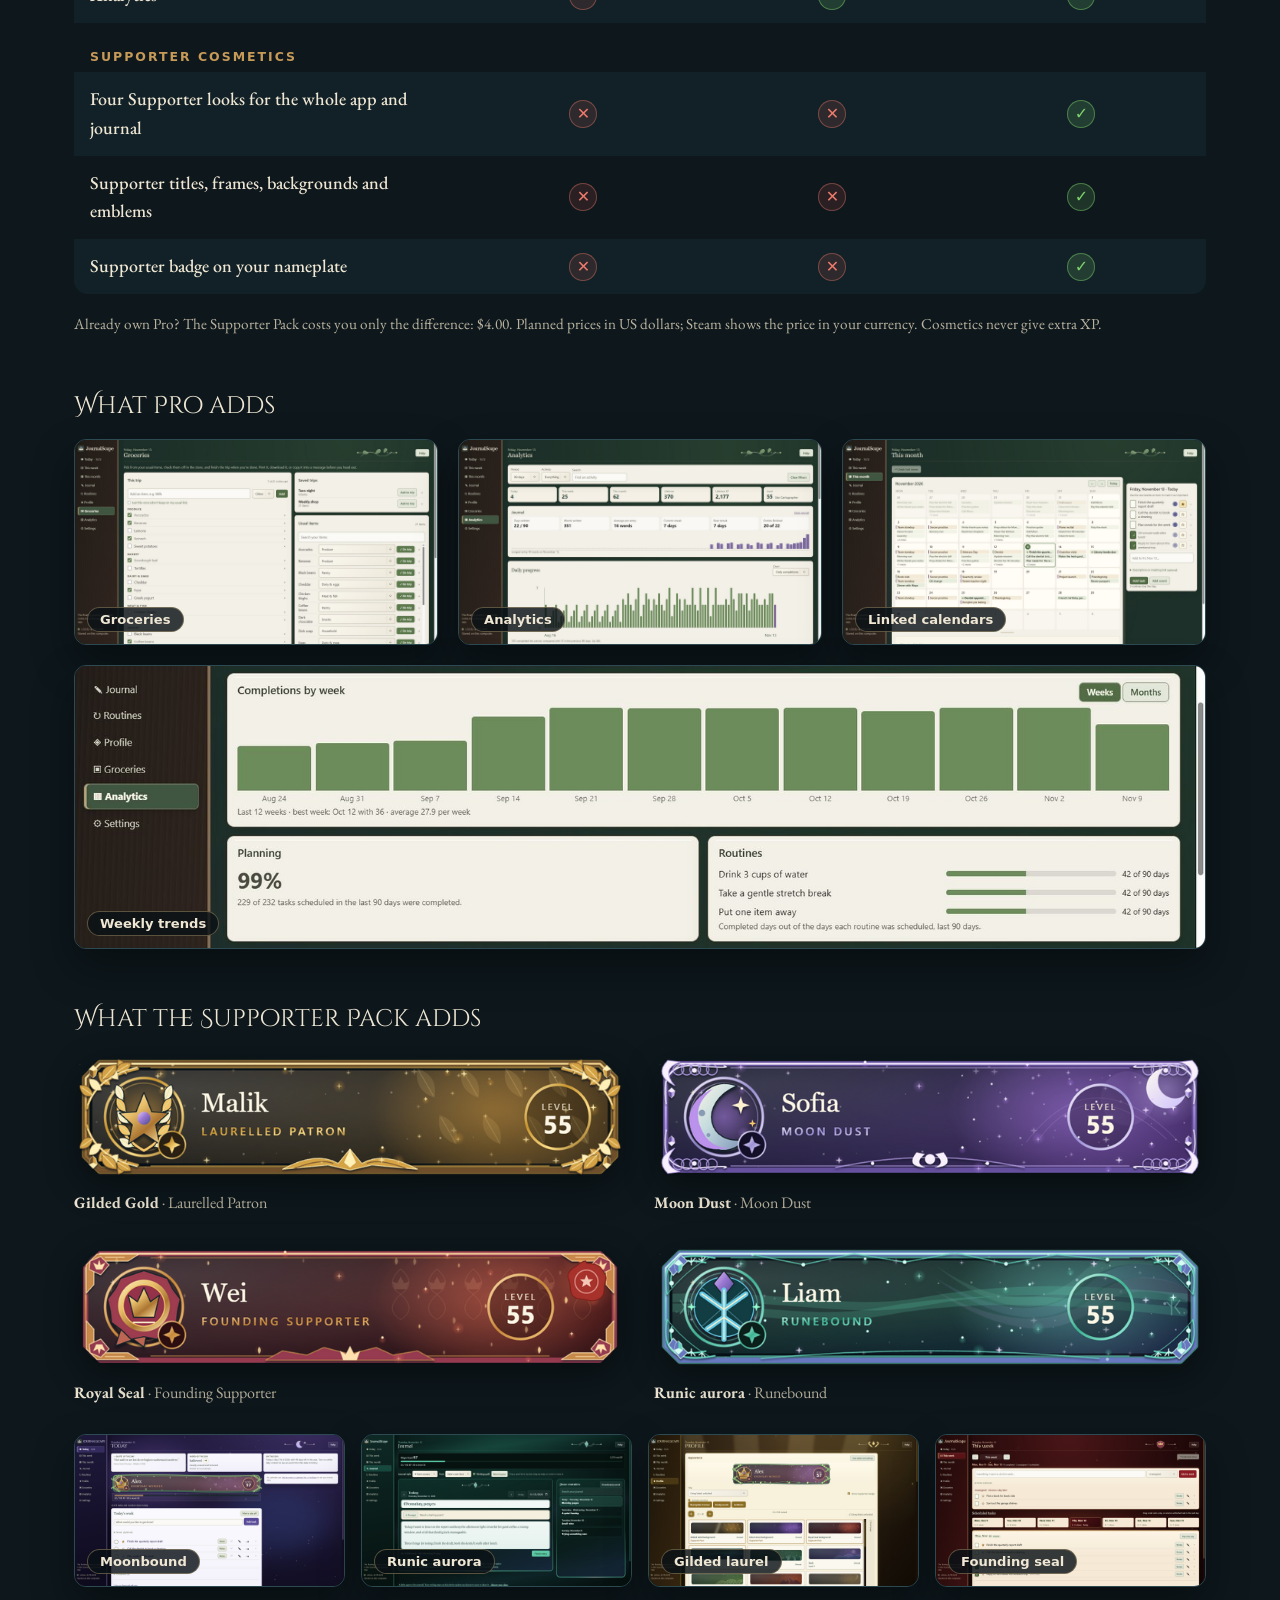
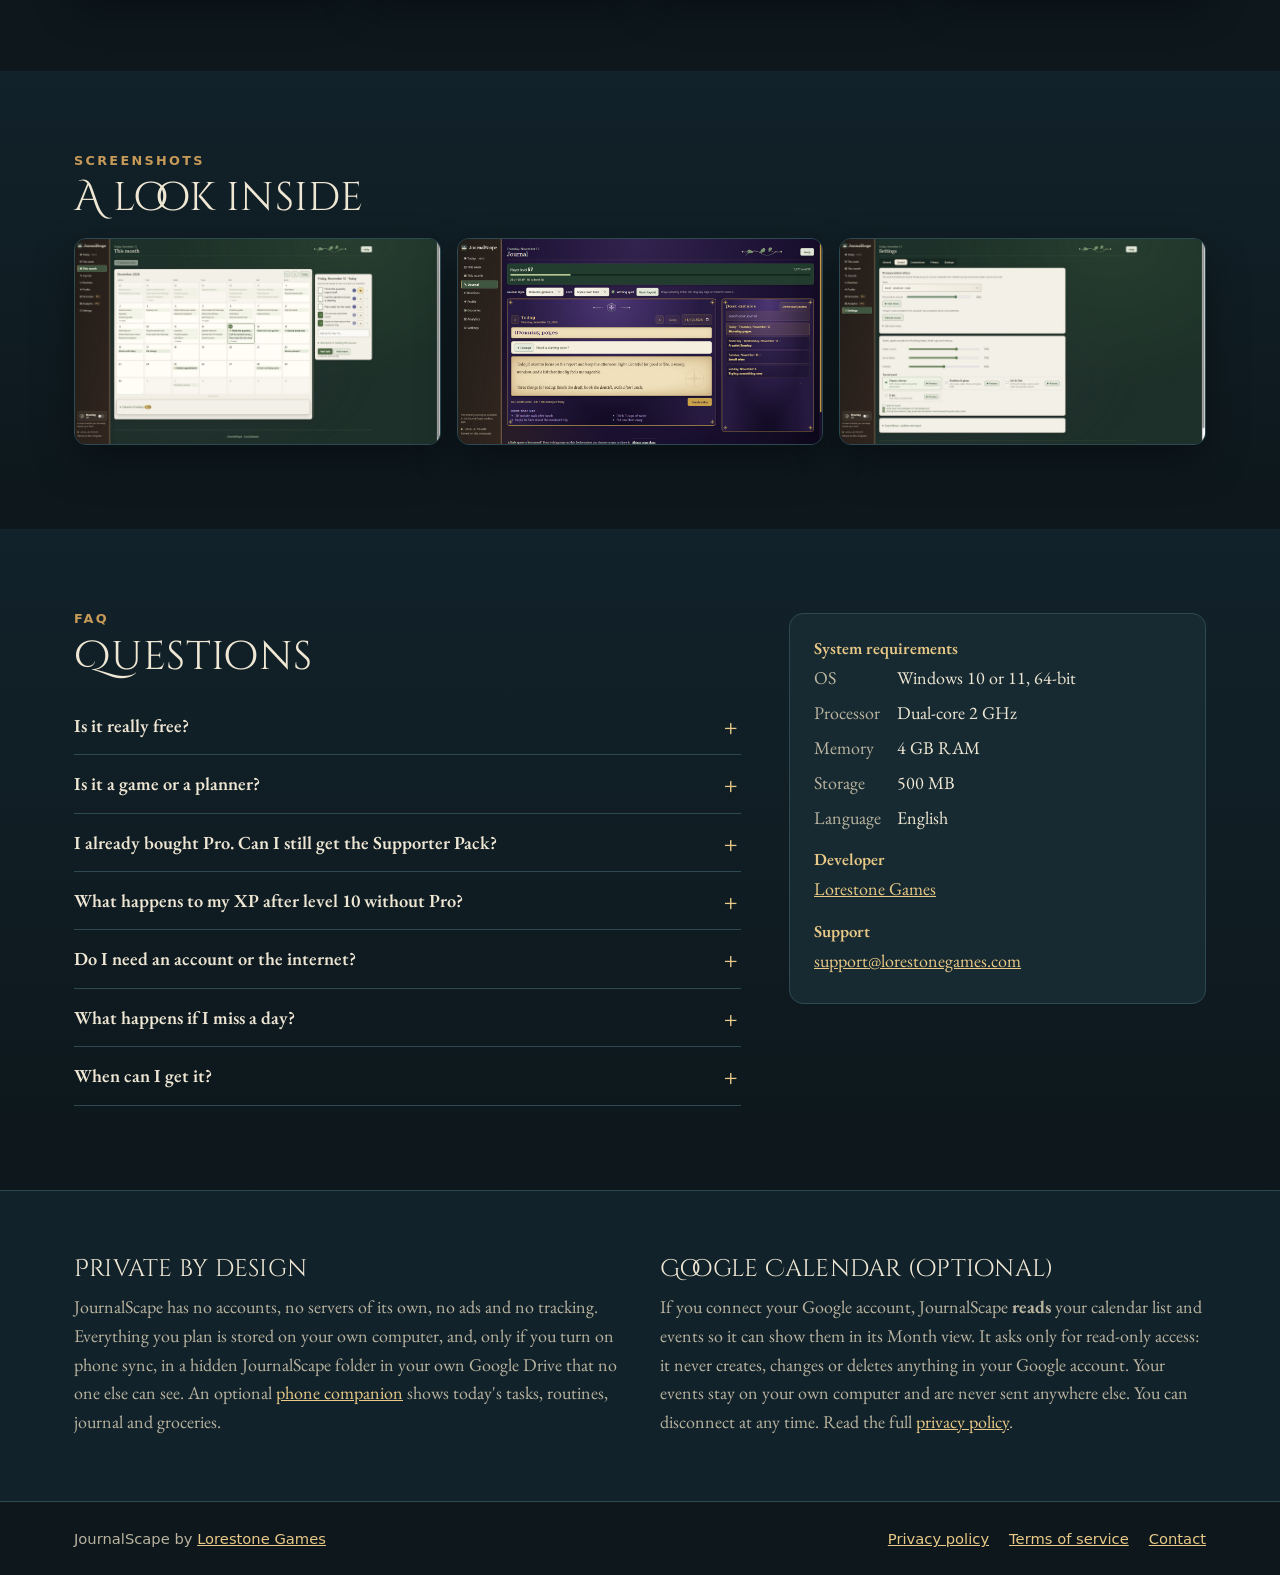
==== commit c833de67: "Prices: Pro $2.99, Supporter Pack $6.99, $4.00 upgrade Co-Authored-By: Claude Opus 5.5 <noreply@anth" ====
--- a/index.html
+++ b/index.html
@@ -195,8 +195,8 @@
     <tr>
      <td class="corner"></td>
      <th scope="col"><div class="ed ed-free"><img src="img/np/earned-10.png" width="720" height="170" alt=""><span class="ed-name">Free</span><span class="ed-price">$0</span></div></th>
-     <th scope="col"><div class="ed ed-pro"><img src="img/np/earned-50.png" width="720" height="170" alt=""><span class="ed-name">Pro</span><span class="ed-price">$1.99 <small>once</small></span></div></th>
-     <th scope="col"><div class="ed ed-sup"><img src="img/np/supporter-laurel.png" width="720" height="170" alt=""><span class="ed-name">Supporter Pack</span><span class="ed-price">$5.99 <small>once</small></span><span class="ed-note">Includes everything in Pro</span><span class="ed-upgrade">Have Pro? Upgrade for $4.00</span></div></th>
+     <th scope="col"><div class="ed ed-pro"><img src="img/np/earned-50.png" width="720" height="170" alt=""><span class="ed-name">Pro</span><span class="ed-price">$2.99 <small>once</small></span></div></th>
+     <th scope="col"><div class="ed ed-sup"><img src="img/np/supporter-laurel.png" width="720" height="170" alt=""><span class="ed-name">Supporter Pack</span><span class="ed-price">$6.99 <small>once</small></span><span class="ed-note">Includes everything in Pro</span><span class="ed-upgrade">Have Pro? Upgrade for $4.00</span></div></th>
     </tr>
    </thead>
    <tbody>
@@ -267,7 +267,7 @@
    <h2>Questions</h2>
    <details><summary>Is it really free?</summary><p>Yes. The planner, journal, routines and levels 1 to 10 with all their rewards are free. Pro and the Supporter Pack are optional one-time purchases, and there are no subscriptions or ads.</p></details>
    <details><summary>Is it a game or a planner?</summary><p>Both. It is a real planner and journal first. The role-playing layer (XP, levels and rewards) is there to make finishing things feel good.</p></details>
-   <details><summary>I already bought Pro. Can I still get the Supporter Pack?</summary><p>Yes. The Supporter Pack includes Pro, so you only pay the difference: $4.00 instead of $5.99.</p></details>
+   <details><summary>I already bought Pro. Can I still get the Supporter Pack?</summary><p>Yes. The Supporter Pack includes Pro, so you only pay the difference: $4.00 instead of $6.99.</p></details>
    <details><summary>What happens to my XP after level 10 without Pro?</summary><p>It is saved. You keep earning it, and the moment you get Pro your level catches up with everything you earned.</p></details>
    <details><summary>Do I need an account or the internet?</summary><p>No. JournalScape runs on your PC and saves everything there. It works offline.</p></details>
    <details><summary>What happens if I miss a day?</summary><p>Nothing bad. There are no streaks to lose. Achievements count the days you got something done, not days in a row.</p></details>
